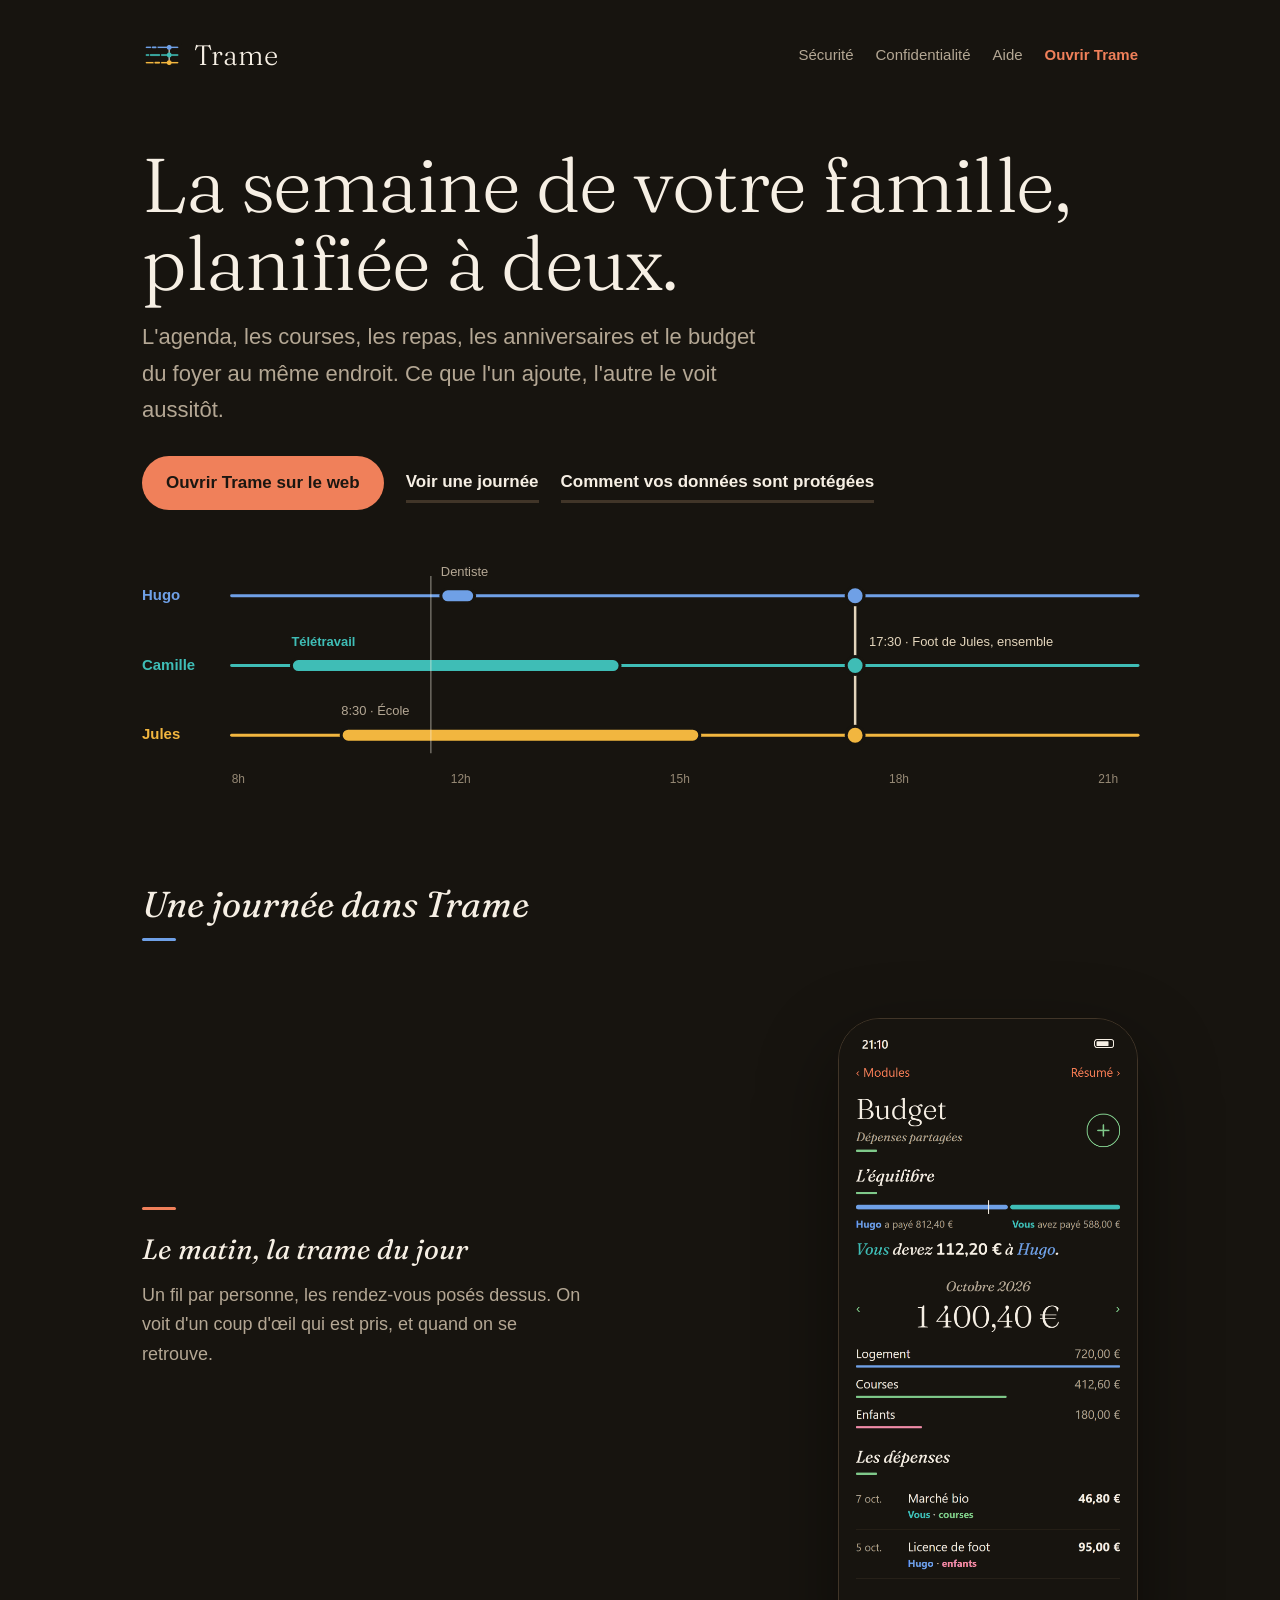
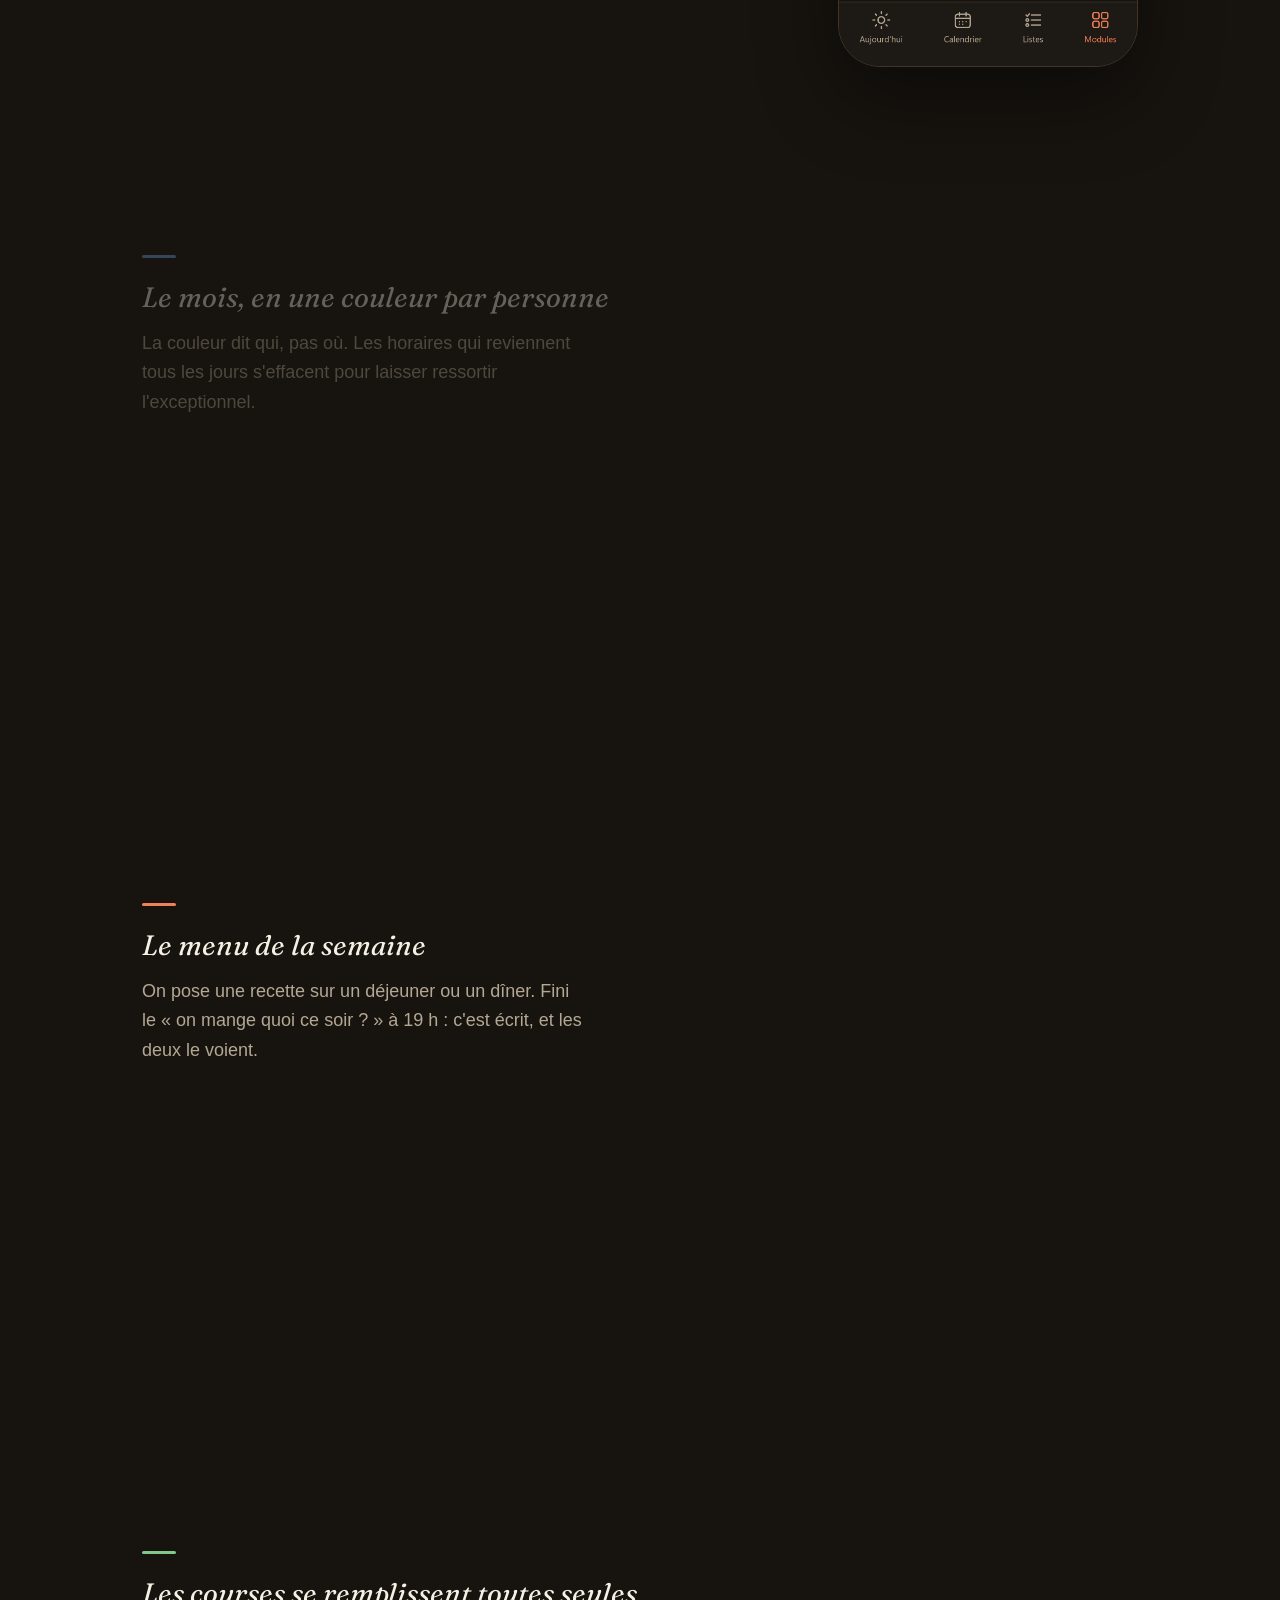
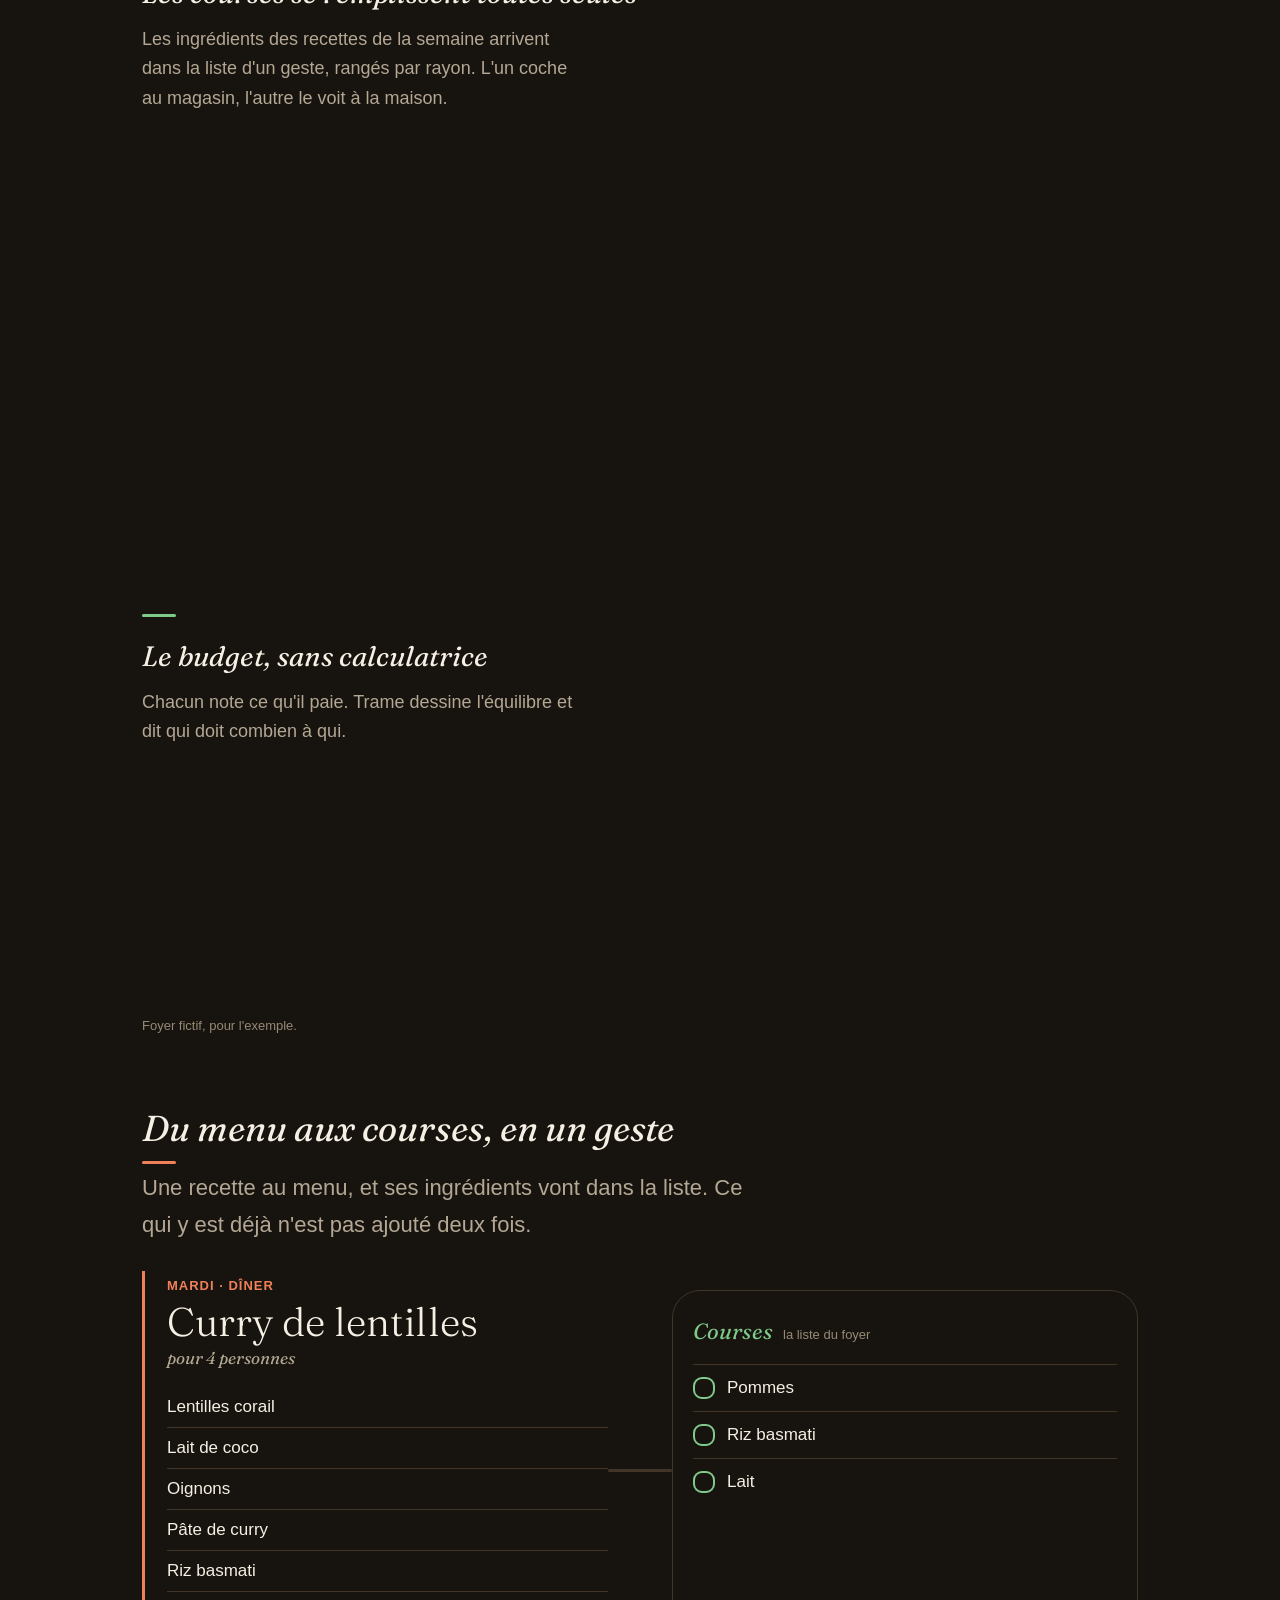
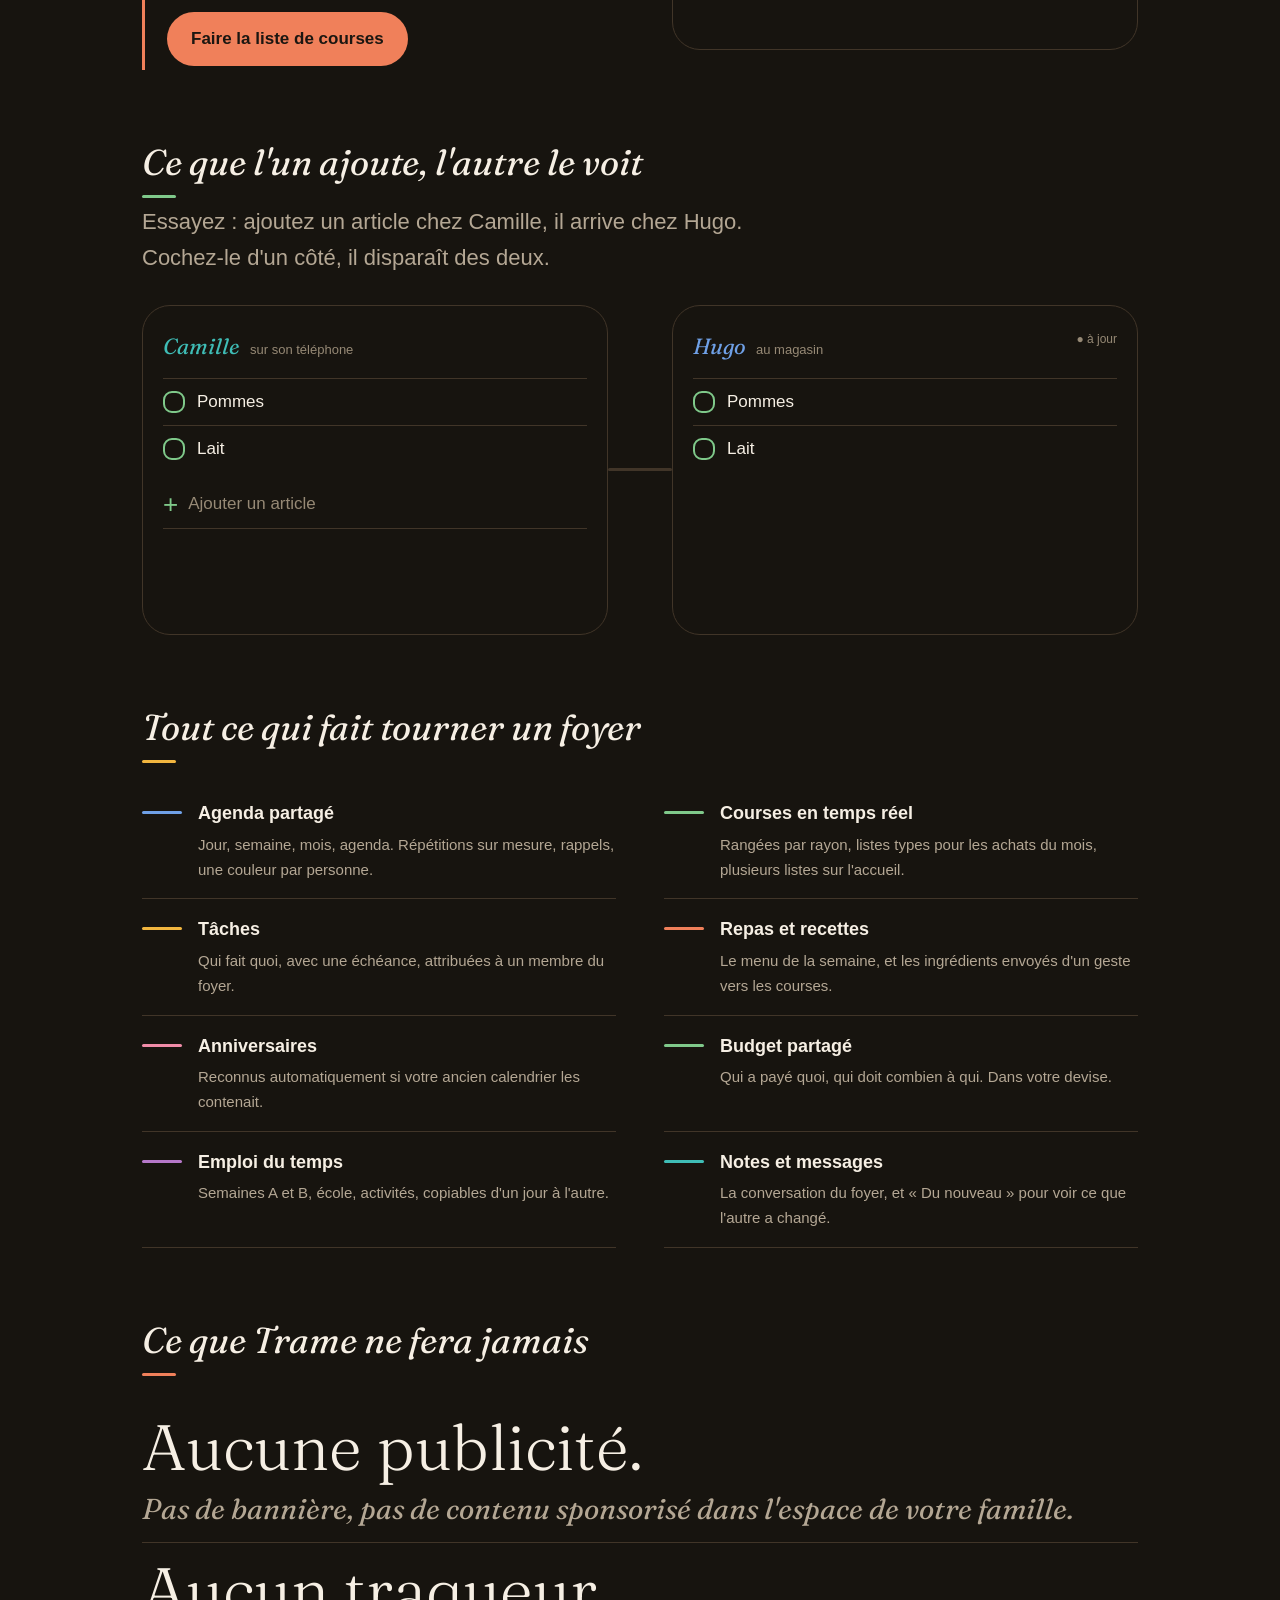
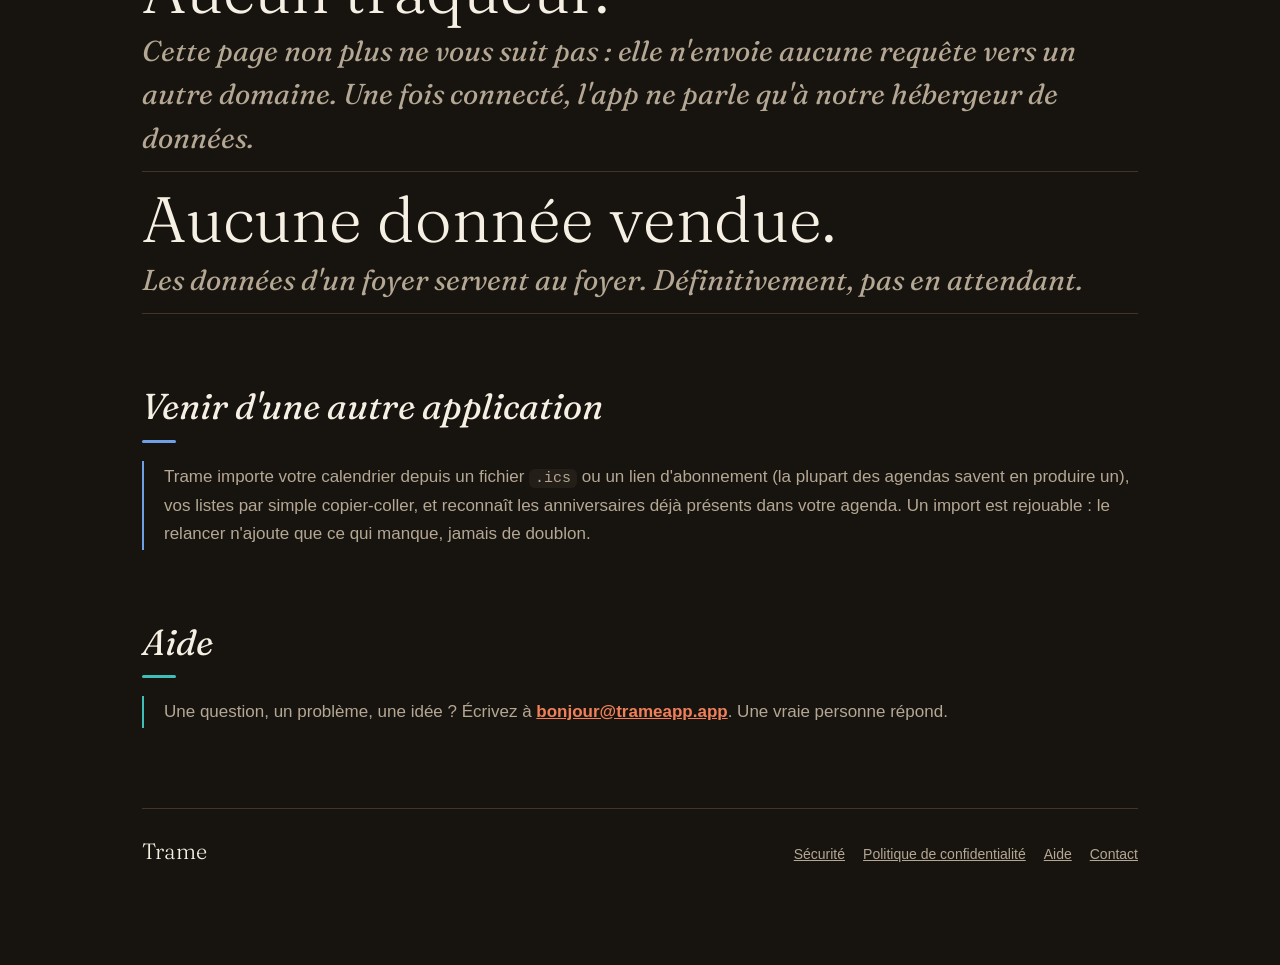
==== index.html @ 3cedf1dc "Mise Ã  jour du site" ====
<!doctype html>
<html lang="fr">
<head>
  <meta charset="utf-8">
  <meta name="viewport" content="width=device-width, initial-scale=1">
  <title>Trame — La semaine de votre famille</title>
  <meta name="description" content="Trame réunit l'agenda, les listes, les repas et le budget de votre foyer dans une seule application, en temps réel sur chaque téléphone. Sans publicité.">
  <meta name="theme-color" content="#17140F">
  <link rel="icon" href="icon.png">
  <link rel="apple-touch-icon" href="apple-touch-icon.png">
  <link rel="preload" href="polices/Fraunces_300Light.ttf" as="font" type="font/ttf" crossorigin>
  <link rel="stylesheet" href="style.css">
  <script src="site.js" defer></script>
</head>
<body>
  <main>
    <header class="entete">
      <img src="icon.png" alt="" width="40" height="40">
      <span class="marque">Trame</span>
      <nav>
        <a href="/securite">Sécurité</a>
        <a href="/confidentialite">Confidentialité</a>
        <a href="#aide">Aide</a>
        <a href="/app" class="nav-app">Ouvrir Trame</a>
      </nav>
    </header>

    <!-- --- Accueil : la promesse, puis une trame qui se tisse ------------- -->
    <section class="hero">
      <h1>La semaine de votre famille,<br>planifiée à deux.</h1>
      <p class="lead">
        L'agenda, les courses, les repas, les anniversaires et le budget du foyer au même
        endroit. Ce que l'un ajoute, l'autre le voit aussitôt.
      </p>
      <div class="boutons">
        <a class="bouton" href="/app">Ouvrir Trame sur le web</a>
        <a class="bouton secondaire" href="#visite">Voir une journée</a>
        <a class="bouton secondaire" href="/securite">Comment vos données sont protégées</a>
      </div>

      <!-- Un fil par personne, les rendez-vous en nœuds, un événement commun
           qui relie les fils : l'idée de l'app, dessinée. Foyer fictif. -->
      <svg class="trame-hero trame-bureau" viewBox="0 0 1000 250" role="img"
           aria-label="La trame d'une journée : un fil par membre du foyer, les rendez-vous posés dessus, un événement commun qui relie les fils.">
        <text class="nom" x="0" y="54" fill="#6FA0E6">Hugo</text>
        <text class="nom" x="0" y="124" fill="#3FBDB6">Camille</text>
        <text class="nom" x="0" y="194" fill="#F2B63F">Jules</text>
        <path class="fil" d="M90 50 H1000" stroke="#6FA0E6"/>
        <path class="fil" d="M90 120 H1000" stroke="#3FBDB6"/>
        <path class="fil" d="M90 190 H1000" stroke="#F2B63F"/>

        <text class="etiq" x="300" y="30" style="animation-delay:1.9s">Dentiste</text>
        <rect class="noeud" x="300" y="43" width="34" height="14" rx="7" fill="#6FA0E6" stroke="#17140F" stroke-width="3" style="animation-delay:1.5s"/>
        <text class="etiq" x="150" y="100" style="animation-delay:2.1s;fill:#3FBDB6;font-weight:700">Télétravail</text>
        <rect class="noeud" x="150" y="113" width="330" height="14" rx="7" fill="#3FBDB6" stroke="#17140F" stroke-width="3" style="animation-delay:1.7s"/>
        <text class="etiq" x="200" y="170" style="animation-delay:2.2s">8:30 · École</text>
        <rect class="noeud" x="200" y="183" width="360" height="14" rx="7" fill="#F2B63F" stroke="#17140F" stroke-width="3" style="animation-delay:1.8s"/>

        <!-- Le foot de Jules : les trois fils se rejoignent -->
        <path class="lien" d="M716 50 V190" stroke="#E3D5BC" style="animation-delay:2.4s"/>
        <circle class="noeud" cx="716" cy="50" r="9" fill="#6FA0E6" stroke="#17140F" stroke-width="3" style="animation-delay:2.3s"/>
        <circle class="noeud" cx="716" cy="120" r="9" fill="#3FBDB6" stroke="#17140F" stroke-width="3" style="animation-delay:2.35s"/>
        <circle class="noeud" cx="716" cy="190" r="9" fill="#F2B63F" stroke="#17140F" stroke-width="3" style="animation-delay:2.4s"/>
        <text class="etiq etiq-longue" x="730" y="100" style="animation-delay:2.7s;fill:#E3D5BC">17:30 · Foot de Jules, ensemble</text>

        <line class="maintenant" id="maintenant" x1="260" y1="30" x2="260" y2="208"/>
        <g class="heures">
          <text class="heure" x="90" y="238">8h</text><text class="heure" x="310" y="238">12h</text>
          <text class="heure" x="530" y="238">15h</text><text class="heure" x="750" y="238">18h</text><text class="heure" x="960" y="238">21h</text>
        </g>
      </svg>

      <!-- Version téléphone : le même dessin recomposé pour un écran étroit
           (prénoms au-dessus des fils, textes à taille lisible), au lieu de
           la version large réduite au tiers. -->
      <svg class="trame-hero trame-mobile" viewBox="0 0 360 300" role="img"
           aria-label="La trame d'une journée : un fil par membre du foyer, les rendez-vous posés dessus, un événement commun qui relie les fils.">
        <text class="nom" x="0" y="38" fill="#6FA0E6">Hugo</text>
        <text class="nom" x="0" y="123" fill="#3FBDB6">Camille</text>
        <text class="nom" x="0" y="208" fill="#F2B63F">Jules</text>
        <path class="fil" d="M0 55 H360" stroke="#6FA0E6"/>
        <path class="fil" d="M0 140 H360" stroke="#3FBDB6"/>
        <path class="fil" d="M0 225 H360" stroke="#F2B63F"/>
        <text class="etiq" x="92" y="38" style="animation-delay:1.9s">10:30 · Dentiste</text>
        <rect class="noeud" x="92" y="48" width="22" height="14" rx="7" fill="#6FA0E6" stroke="#17140F" stroke-width="3" style="animation-delay:1.5s"/>
        <text class="etiq" x="92" y="123" style="animation-delay:2.1s;fill:#3FBDB6;font-weight:700">Télétravail</text>
        <rect class="noeud" x="30" y="133" width="150" height="14" rx="7" fill="#3FBDB6" stroke="#17140F" stroke-width="3" style="animation-delay:1.7s"/>
        <text class="etiq" x="92" y="208" style="animation-delay:2.2s">8:30 · École</text>
        <rect class="noeud" x="40" y="218" width="160" height="14" rx="7" fill="#F2B63F" stroke="#17140F" stroke-width="3" style="animation-delay:1.8s"/>
        <path class="lien" d="M270 55 V225" stroke="#E3D5BC" style="animation-delay:2.4s"/>
        <circle class="noeud" cx="270" cy="55" r="8" fill="#6FA0E6" stroke="#17140F" stroke-width="3" style="animation-delay:2.3s"/>
        <circle class="noeud" cx="270" cy="140" r="8" fill="#3FBDB6" stroke="#17140F" stroke-width="3" style="animation-delay:2.35s"/>
        <circle class="noeud" cx="270" cy="225" r="8" fill="#F2B63F" stroke="#17140F" stroke-width="3" style="animation-delay:2.4s"/>
        <text class="etiq" x="360" y="275" text-anchor="end" style="animation-delay:2.7s;fill:#E3D5BC">17:30 · Foot de Jules, ensemble</text>
        <line class="maintenant" id="maintenant-m" x1="70" y1="20" x2="70" y2="240"/>
      </svg>
    </section>

    <!-- --- Une journée, écran par écran ------------------------------------ -->
    <h2 id="visite" style="--fil: var(--ardoise)">Une journée dans Trame</h2>
    <div class="jauge" aria-hidden="true"><i></i><i></i><i></i><i></i><i></i></div>
    <div class="visite">
      <div class="etapes">
        <div class="etape" data-ecran="0">
          <div class="fil-etape" style="background: var(--terracotta)"></div>
          <h3>Le matin, la trame du jour</h3>
          <p>Un fil par personne, les rendez-vous posés dessus. On voit d'un coup d'œil qui est pris, et quand on se retrouve.</p>
          <img class="ecran-mobile" src="captures/ecran-aujourdhui.png" alt="Écran Aujourd'hui de Trame" loading="lazy">
        </div>
        <div class="etape" data-ecran="1">
          <div class="fil-etape" style="background: var(--ardoise)"></div>
          <h3>Le mois, en une couleur par personne</h3>
          <p>La couleur dit qui, pas où. Les horaires qui reviennent tous les jours s'effacent pour laisser ressortir l'exceptionnel.</p>
          <img class="ecran-mobile" src="captures/ecran-calendrier.png" alt="Calendrier du mois dans Trame" loading="lazy">
        </div>
        <div class="etape" data-ecran="2">
          <div class="fil-etape" style="background: var(--terracotta)"></div>
          <h3>Le menu de la semaine</h3>
          <p>On pose une recette sur un déjeuner ou un dîner. Fini le « on mange quoi ce soir ? » à 19 h : c'est écrit, et les deux le voient.</p>
          <img class="ecran-mobile" src="captures/ecran-repas.png" alt="Menu de la semaine dans Trame" loading="lazy">
        </div>
        <div class="etape" data-ecran="3">
          <div class="fil-etape" style="background: var(--sauge)"></div>
          <h3>Les courses se remplissent toutes seules</h3>
          <p>Les ingrédients des recettes de la semaine arrivent dans la liste d'un geste, rangés par rayon. L'un coche au magasin, l'autre le voit à la maison.</p>
          <img class="ecran-mobile" src="captures/ecran-courses.png" alt="Liste de courses dans Trame" loading="lazy">
        </div>
        <div class="etape" data-ecran="4">
          <div class="fil-etape" style="background: var(--sauge)"></div>
          <h3>Le budget, sans calculatrice</h3>
          <p>Chacun note ce qu'il paie. Trame dessine l'équilibre et dit qui doit combien à qui.</p>
          <img class="ecran-mobile" src="captures/ecran-budget.png" alt="Budget partagé dans Trame" loading="lazy">
        </div>
      </div>
      <div class="telephone" aria-hidden="true">
        <div class="cadre">
          <img class="montre" src="captures/ecran-aujourdhui.png" alt="">
          <img src="captures/ecran-calendrier.png" alt="">
          <img src="captures/ecran-repas.png" alt="">
          <img src="captures/ecran-courses.png" alt="">
          <img src="captures/ecran-budget.png" alt="">
        </div>
      </div>
    </div>
    <p class="note-captures">Foyer fictif, pour l'exemple.</p>

    <!-- --- Du menu aux courses ----------------------------------------------- -->
    <h2 style="--fil: var(--terracotta)">Du menu aux courses, en un geste</h2>
    <p class="lead revele">Une recette au menu, et ses ingrédients vont dans la liste. Ce qui y est déjà n'est pas ajouté deux fois.</p>
    <div class="menu-courses revele">
      <div class="recette">
        <div class="recette-quand">Mardi · dîner</div>
        <div class="recette-titre">Curry de lentilles</div>
        <div class="recette-pour">pour 4 personnes</div>
        <ul id="ingredients">
          <li>Lentilles corail</li><li>Lait de coco</li><li>Oignons</li><li>Pâte de curry</li><li>Riz basmati</li>
        </ul>
        <button type="button" class="bouton" id="envoyer-courses">Faire la liste de courses</button>
      </div>
      <div class="lien-demo" aria-hidden="true"><i id="perle-courses"></i></div>
      <div class="tel">
        <div class="qui" style="color: var(--sauge)">Courses <small>la liste du foyer</small></div>
        <ul id="liste-courses"><li>Pommes</li><li>Riz basmati</li><li>Lait</li></ul>
        <p class="bilan" id="bilan-courses" aria-live="polite"></p>
      </div>
    </div>

    <!-- --- Le temps réel, à essayer ----------------------------------------- -->
    <h2 style="--fil: var(--sauge)">Ce que l'un ajoute, l'autre le voit</h2>
    <p class="lead revele">Essayez : ajoutez un article chez Camille, il arrive chez Hugo. Cochez-le d'un côté, il disparaît des deux.</p>
    <div class="demo revele">
      <div class="tel">
        <div class="qui" style="color: var(--canard)">Camille <small>sur son téléphone</small></div>
        <ul id="demo-camille"><li>Pommes</li><li>Lait</li></ul>
        <form id="demo-form" autocomplete="off">
          <span aria-hidden="true">+</span>
          <input id="demo-saisie" maxlength="40" placeholder="Ajouter un article" aria-label="Ajouter un article chez Camille">
        </form>
      </div>
      <div class="lien-demo" aria-hidden="true"><i id="demo-lien"></i></div>
      <div class="tel">
        <div class="qui" style="color: var(--ardoise)">Hugo <small>au magasin</small></div>
        <span class="signal" id="demo-signal">● à jour</span>
        <ul id="demo-hugo"><li>Pommes</li><li>Lait</li></ul>
      </div>
    </div>

    <!-- --- Sommaire ---------------------------------------------------------- -->
    <h2 id="modules" style="--fil: var(--ocre)">Tout ce qui fait tourner un foyer</h2>
    <div class="sommaire">
      <div class="ligne"><div class="brin" style="background: var(--ardoise)"></div><div><h3>Agenda partagé</h3><p>Jour, semaine, mois, agenda. Répétitions sur mesure, rappels, une couleur par personne.</p></div></div>
      <div class="ligne"><div class="brin" style="background: var(--sauge)"></div><div><h3>Courses en temps réel</h3><p>Rangées par rayon, listes types pour les achats du mois, plusieurs listes sur l'accueil.</p></div></div>
      <div class="ligne"><div class="brin" style="background: var(--ocre)"></div><div><h3>Tâches</h3><p>Qui fait quoi, avec une échéance, attribuées à un membre du foyer.</p></div></div>
      <div class="ligne"><div class="brin" style="background: var(--terracotta)"></div><div><h3>Repas et recettes</h3><p>Le menu de la semaine, et les ingrédients envoyés d'un geste vers les courses.</p></div></div>
      <div class="ligne"><div class="brin" style="background: var(--rose)"></div><div><h3>Anniversaires</h3><p>Reconnus automatiquement si votre ancien calendrier les contenait.</p></div></div>
      <div class="ligne"><div class="brin" style="background: var(--sauge)"></div><div><h3>Budget partagé</h3><p>Qui a payé quoi, qui doit combien à qui. Dans votre devise.</p></div></div>
      <div class="ligne"><div class="brin" style="background: var(--prune)"></div><div><h3>Emploi du temps</h3><p>Semaines A et B, école, activités, copiables d'un jour à l'autre.</p></div></div>
      <div class="ligne"><div class="brin" style="background: var(--canard)"></div><div><h3>Notes et messages</h3><p>La conversation du foyer, et « Du nouveau » pour voir ce que l'autre a changé.</p></div></div>
    </div>

    <!-- --- Ce que Trame ne fait pas ------------------------------------------ -->
    <h2 style="--fil: var(--terracotta)">Ce que Trame ne fera jamais</h2>
    <div class="promesses">
      <div class="promesse revele">Aucune publicité.<em>Pas de bannière, pas de contenu sponsorisé dans l'espace de votre famille.</em></div>
      <div class="promesse revele">Aucun traqueur.<em>Cette page non plus ne vous suit pas : elle n'envoie aucune requête vers un autre domaine. Une fois connecté, l'app ne parle qu'à notre hébergeur de données.</em></div>
      <div class="promesse revele">Aucune donnée vendue.<em>Les données d'un foyer servent au foyer. Définitivement, pas en attendant.</em></div>
    </div>

    <!-- --- Venir d'ailleurs ------------------------------------------------- -->
    <h2 style="--fil: var(--ardoise)">Venir d'une autre application</h2>
    <section class="bloc revele" style="--fil: var(--ardoise)">
      <p>
        Trame importe votre calendrier depuis un fichier <code>.ics</code> ou un lien d'abonnement
        (la plupart des agendas savent en produire un), vos listes par simple copier-coller, et reconnaît les
        anniversaires déjà présents dans votre agenda. Un import est rejouable : le relancer
        n'ajoute que ce qui manque, jamais de doublon.
      </p>
    </section>

    <h2 id="aide" style="--fil: var(--canard)">Aide</h2>
    <section class="bloc revele" style="--fil: var(--canard)">
      <p>
        Une question, un problème, une idée ? Écrivez à
        <strong><a href="mailto:bonjour@trameapp.app">bonjour@trameapp.app</a></strong>. Une vraie personne répond.
      </p>
    </section>

    <footer>
      <span class="marque">Trame</span>
      <a href="/securite">Sécurité</a>
      <a href="/confidentialite">Politique de confidentialité</a>
      <a href="#aide">Aide</a>
      <a href="mailto:bonjour@trameapp.app">Contact</a>
    </footer>
  </main>
</body>
</html>
---- style.css ----
/*
 * Site de Trame — direction « Trame + Carnet », comme l'app (voir DESIGN.md).
 *
 * PROMESSE ÉCRITE SUR LE SITE : la VITRINE n'envoie aucune requête vers un
 * autre domaine. (L'app web, sous /app, parle à Supabase une fois connecté :
 * c'est dit en clair sur la page d'accueil et la page Sécurité.) La police Fraunces est donc hébergée ici (dossier polices/), et le
 * seul script (site.js) est le nôtre, sans bibliothèque ni mesure d'audience.
 * Toute animation respecte « réduire les animations ».
 */
@font-face {
  font-family: 'Fraunces';
  src: url('polices/Fraunces_300Light.ttf') format('truetype');
  font-weight: 300;
  font-style: normal;
  font-display: swap;
}
@font-face {
  font-family: 'Fraunces';
  src: url('polices/Fraunces_400Regular_Italic.ttf') format('truetype');
  font-weight: 400;
  font-style: italic;
  font-display: swap;
}

:root {
  --bg: #17140F;
  --surface: #241E18;
  --border: #413528;
  --text: #F6EFE4;
  --muted: #B4A794;
  --faint: #968975;
  --ink: #1B1611;

  --terracotta: #F0805A;
  --ocre: #F2B63F;
  --sauge: #7FC98A;
  --canard: #3FBDB6;
  --ardoise: #6FA0E6;
  --prune: #B678C9;
  --rose: #F08CA8;
  --lin: #E3D5BC;

  --accent: var(--terracotta);
  --serif: 'Fraunces', Georgia, 'Times New Roman', serif;
}

* { box-sizing: border-box; }
html { scroll-behavior: smooth; }
body {
  margin: 0;
  background: var(--bg);
  color: var(--text);
  font: 17px/1.65 -apple-system, BlinkMacSystemFont, "Segoe UI", Roboto, sans-serif;
  -webkit-font-smoothing: antialiased;
  overflow-x: hidden;
}

main { max-width: 1040px; margin: 0 auto; padding: 32px 22px 96px; }
main.etroit { max-width: 700px; }

h1 {
  font-family: var(--serif);
  font-weight: 300;
  font-size: clamp(40px, 8vw, 76px);
  line-height: 1.02;
  letter-spacing: -1.5px;
  margin: 8px 0 18px;
}
h2 {
  font-family: var(--serif);
  font-style: italic;
  font-weight: 400;
  font-size: clamp(26px, 4.5vw, 36px);
  line-height: 1.15;
  margin: 72px 0 6px;
}
/* Le bout de fil sous chaque intertitre, comme dans l'app. */
h2::after {
  content: '';
  display: block;
  width: 34px;
  height: 3px;
  border-radius: 2px;
  margin-top: 12px;
  background: var(--fil, var(--accent));
}
h3 { font-size: 18px; margin: 0 0 4px; }

a { color: var(--accent); }
.muted { color: var(--muted); font-size: 14px; }
.lead { color: var(--muted); font-size: clamp(18px, 2.6vw, 22px); max-width: 620px; margin: 0 0 28px; }

/* --- En-tête ------------------------------------------------------------- */
.entete { display: flex; align-items: center; gap: 12px; margin-bottom: 20px; }
.entete img { border-radius: 14px; display: block; width: 40px; height: 40px; }
.marque { font-family: var(--serif); font-weight: 300; font-size: 28px; }
.entete nav { margin-left: auto; display: flex; gap: 22px; font-size: 15px; }
.entete nav a { color: var(--muted); text-decoration: none; }
.entete nav a:hover { color: var(--text); }
/* L'accès à l'app : le seul lien coloré du menu. */
.entete nav a.nav-app { color: var(--accent); font-weight: 700; white-space: nowrap; }

/* --- Accueil ------------------------------------------------------------- */
.hero { position: relative; padding: 40px 0 8px; }
.boutons { display: flex; flex-wrap: wrap; gap: 22px; align-items: center; }
.bouton {
  display: inline-block;
  background: var(--accent);
  color: var(--ink);
  font-weight: 700;
  text-decoration: none;
  border-radius: 999px;
  padding: 13px 24px;
  transition: transform .2s ease;
}
.bouton:hover { transform: translateY(-2px); }
/* Lien secondaire : un mot souligné d'un fil, comme les choix de l'app. */
.bouton.secondaire {
  background: none; color: var(--text); border-radius: 0; padding: 4px 0;
  border-bottom: 3px solid var(--border); transition: border-color .2s;
}
.bouton.secondaire:hover { border-color: var(--accent); transform: none; }

/* La trame animée de l'en-tête */
.trame-hero { width: 100%; height: auto; margin: 36px 0 0; overflow: visible; }
.trame-hero .fil { fill: none; stroke-width: 3; stroke-linecap: round; stroke-dasharray: 1200; stroke-dashoffset: 1200; animation: tisser 2.2s cubic-bezier(.6,0,.2,1) forwards; }
.trame-hero .fil:nth-of-type(2) { animation-delay: .25s; }
.trame-hero .fil:nth-of-type(3) { animation-delay: .5s; }
.trame-hero .noeud { opacity: 0; transform-box: fill-box; transform-origin: center; animation: nouer .5s ease-out forwards; }
.trame-hero .lien { stroke-width: 2.5; stroke-dasharray: 400; stroke-dashoffset: 400; animation: tisser .6s ease-out forwards; }
.trame-hero .nom { font: 700 15px -apple-system, "Segoe UI", sans-serif; }
.trame-hero .etiq { font: 13px -apple-system, "Segoe UI", sans-serif; fill: var(--muted); opacity: 0; animation: apparaitre .6s ease-out forwards; }
.trame-hero .maintenant { stroke: var(--text); stroke-opacity: .4; stroke-width: 1.5; }
.trame-hero .heure { font: 12px -apple-system, "Segoe UI", sans-serif; fill: var(--faint); }
@keyframes tisser { to { stroke-dashoffset: 0; } }
@keyframes nouer { from { opacity: 0; transform: scale(.2); } to { opacity: 1; transform: scale(1); } }
@keyframes apparaitre { to { opacity: 1; } }

/* --- Apparition au défilement (ajoutée par site.js) ----------------------- */
.revele { opacity: 0; transform: translateY(24px); transition: opacity .8s ease, transform .8s ease; }
.revele.vu { opacity: 1; transform: none; }

/* --- Une journée, écran par écran (défilement guidé) --------------------- */
.visite { display: grid; grid-template-columns: 1fr 300px; gap: 56px; margin-top: 24px; }
.etapes { display: flex; flex-direction: column; }
.etape { min-height: 72vh; display: flex; flex-direction: column; justify-content: center; opacity: .35; transition: opacity .5s; }
.etape.active { opacity: 1; }
.etape h3 { font-family: var(--serif); font-style: italic; font-weight: 400; font-size: 28px; margin-bottom: 8px; }
.etape p { color: var(--muted); font-size: 18px; max-width: 440px; margin: 0; }
.etape .fil-etape { width: 34px; height: 3px; border-radius: 2px; margin: 0 0 16px; }
.telephone { position: sticky; top: 8vh; height: 84vh; display: flex; align-items: center; }
.telephone .cadre { position: relative; width: 300px; aspect-ratio: 1170 / 2532; border-radius: 42px; border: 1px solid var(--border);
  overflow: hidden; box-shadow: 0 30px 80px rgba(0,0,0,.45); background: var(--bg); }
.telephone img { position: absolute; inset: 0; width: 100%; height: 100%; opacity: 0; transition: opacity .6s ease, transform .6s ease; transform: scale(1.02); }
.telephone img.montre { opacity: 1; transform: none; }
.note-captures { color: var(--faint); font-size: 13px; margin-top: 10px; }
.etape .ecran-mobile { display: none; }

/* --- Démonstration du temps réel ----------------------------------------- */
.demo { display: grid; grid-template-columns: 1fr 64px 1fr; align-items: center; margin-top: 28px; }
/* Le fil entre les deux téléphones : une perle le parcourt à chaque envoi. */
.lien-demo { position: relative; height: 3px; background: var(--border); border-radius: 2px; }
.lien-demo i { position: absolute; top: -4px; left: 0; width: 11px; height: 11px; border-radius: 6px; background: var(--sauge); opacity: 0; }
.lien-demo i.passe { animation: parcourt .65s ease-in-out; }
@keyframes parcourt { 0% { left: 0; opacity: 1; } 100% { left: calc(100% - 11px); opacity: 1; } }
.jauge { display: none; }

/* Quantité : « Citrons ×2 » plutôt qu'une seconde ligne. */
.fois { margin-left: auto; font-size: 13px; font-weight: 800; color: var(--ink); background: var(--sauge); border-radius: 999px; padding: 1px 8px; }
li.plus .fois { animation: gonfle .5s ease-out; }
@keyframes gonfle { 40% { transform: scale(1.35); } }

/* --- Du menu aux courses ------------------------------------------------- */
.menu-courses { display: grid; grid-template-columns: 1fr 64px 1fr; align-items: center; margin-top: 28px; }
.recette { border-left: 3px solid var(--terracotta); padding: 4px 0 4px 22px; }
.recette-quand { font-size: 13px; font-weight: 700; letter-spacing: 1px; text-transform: uppercase; color: var(--terracotta); }
.recette-titre { font-family: var(--serif); font-weight: 300; font-size: clamp(30px, 4vw, 40px); line-height: 1.1; margin-top: 4px; }
.recette-pour { font-family: var(--serif); font-style: italic; color: var(--muted); }
.recette ul { list-style: none; padding: 0; margin: 14px 0 20px; }
.recette li { padding: 6px 0; border-bottom: 1px solid var(--border); transition: opacity .4s, color .4s; }
.recette li.envoye { color: var(--faint); }
.recette li.envoye::after { content: ' ✓'; color: var(--sauge); }
.recette .bouton { border: 0; font: inherit; font-weight: 700; cursor: pointer; }
.recette .bouton:disabled { opacity: .5; cursor: default; transform: none; }
.menu-courses .tel { border: 1px solid var(--border); border-radius: 28px; padding: 22px 20px 16px; min-height: 360px; }
.menu-courses .qui { font-family: var(--serif); font-style: italic; font-size: 22px; }
.menu-courses .qui small { font-family: -apple-system, "Segoe UI", sans-serif; font-style: normal; font-size: 13px; color: var(--faint); margin-left: 6px; }
.menu-courses .tel ul { list-style: none; padding: 0; margin: 14px 0 0; }
.menu-courses .tel li { display: flex; align-items: center; gap: 12px; padding: 9px 0; border-top: 1px solid var(--border); }
.menu-courses .tel li::before { content: ''; width: 18px; height: 18px; border-radius: 9px; border: 2px solid var(--sauge); flex: none; }
.menu-courses .tel li.neuf { animation: arrive 1.4s ease-out; }
.menu-courses .tel li.deja { animation: deja 1.2s ease-out; }
@keyframes deja { 30% { background: rgba(242,182,63,.22); } 100% { background: transparent; } }
.bilan { font-family: var(--serif); font-style: italic; color: var(--muted); margin: 12px 0 0; min-height: 1.6em; }
.trame-mobile { display: none; }
.demo .tel { border: 1px solid var(--border); border-radius: 28px; padding: 22px 20px 16px; min-height: 330px; position: relative; }
.demo .qui { font-family: var(--serif); font-style: italic; font-size: 22px; }
.demo .qui small { font-family: -apple-system, "Segoe UI", sans-serif; font-style: normal; font-size: 13px; color: var(--faint); margin-left: 6px; }
.demo ul { list-style: none; padding: 0; margin: 14px 0 0; }
.demo li { display: flex; align-items: center; gap: 12px; padding: 9px 0; border-top: 1px solid var(--border); }
.demo li::before { content: ''; width: 18px; height: 18px; border-radius: 9px; border: 2px solid var(--sauge); flex: none; }
.demo li { cursor: pointer; user-select: none; transition: opacity .35s, transform .35s; }
.demo li:focus-visible { outline: 2px solid var(--sauge); outline-offset: 2px; }
/* Coché : le rond se remplit, le mot se barre, puis la ligne s'efface. */
.demo li.coche::before { background: var(--sauge); }
.demo li.coche { color: var(--muted); text-decoration: line-through; }
.demo li.part { opacity: 0; transform: translateX(16px); }
.demo li.neuf { animation: arrive 1.4s ease-out; }
@keyframes arrive { 0% { opacity: 0; transform: translateX(-12px); background: rgba(127,201,138,.25); } 30% { opacity: 1; transform: none; } 100% { background: transparent; } }
.demo form { display: flex; gap: 10px; align-items: center; border-bottom: 1px solid var(--border); margin-top: 8px; }
.demo form span { color: var(--sauge); font-size: 26px; font-weight: 300; }
.demo input { flex: 1; background: none; border: 0; color: var(--text); font: inherit; padding: 10px 0; outline: none; }
.demo input::placeholder { color: var(--faint); }
.demo .signal { position: absolute; top: 24px; right: 20px; font-size: 12px; color: var(--faint); transition: color .3s; }
.demo .signal.actif { color: var(--sauge); }

/* --- Sommaire des modules ------------------------------------------------ */
.sommaire { margin-top: 20px; display: grid; grid-template-columns: 1fr 1fr; column-gap: 48px; }
.sommaire .ligne { display: grid; grid-template-columns: 40px 1fr; gap: 16px; padding: 16px 0; border-bottom: 1px solid var(--border); align-items: start; }
.sommaire .brin { height: 3px; border-radius: 2px; margin-top: 12px; width: 0; transition: width .9s cubic-bezier(.6,0,.2,1); }
.sommaire .ligne.vu .brin { width: 40px; }
.sommaire p { margin: 0; color: var(--muted); font-size: 15px; }
.sommaire h3 { font-size: 18px; }

/* --- Promesses ----------------------------------------------------------- */
.promesses { margin-top: 24px; }
.promesse { font-family: var(--serif); font-weight: 300; font-size: clamp(34px, 6.5vw, 64px); line-height: 1.1; padding: 12px 0; border-bottom: 1px solid var(--border); }
.promesse em { font-style: italic; font-weight: 400; color: var(--muted); font-size: .45em; display: block; line-height: 1.5; margin-top: 4px; }

/* --- Sections de texte (aussi Sécurité et Confidentialité) --------------- */
section.bloc { border-left: 2px solid var(--fil, var(--border)); padding: 2px 0 2px 20px; margin: 18px 0; }
section.bloc > :first-child { margin-top: 0; }
section.bloc > :last-child { margin-bottom: 0; }
section.bloc p, section.bloc ul { color: var(--muted); }
section.bloc li + li { margin-top: 6px; }

.grille { display: grid; grid-template-columns: repeat(auto-fit, minmax(230px, 1fr)); column-gap: 36px; }
.carte { padding: 16px 0; border-bottom: 1px solid var(--border); }
.carte p { margin: 0; color: var(--muted); font-size: 15px; }

.etiquette { display: inline-block; font-size: 13px; font-weight: 700; color: var(--ink); border-radius: 999px; padding: 3px 10px; margin-bottom: 10px; }
code { background: var(--surface); border-radius: 6px; padding: 1px 6px; font-size: 15px; }

footer {
  margin-top: 80px; padding-top: 24px; border-top: 1px solid var(--border);
  color: var(--muted); font-size: 14px; display: flex; flex-wrap: wrap; gap: 18px; align-items: baseline;
}
footer .marque { font-size: 22px; margin-right: auto; color: var(--text); }
footer a { color: var(--muted); }

/* --- Téléphone ----------------------------------------------------------- */
@media (max-width: 820px) {
  /* La visite devient un carrousel qu'on fait glisser, écran en tête ; une
     jauge de fils suit la progression, comme le téléphone fixe sur PC. */
  .visite { display: block; margin: 0 -22px; }
  .telephone { display: none; }
  .etapes {
    flex-direction: row; overflow-x: auto; scroll-snap-type: x mandatory; gap: 16px;
    padding: 8px 22px 12px; scrollbar-width: none;
  }
  .etapes::-webkit-scrollbar { display: none; }
  .etape {
    flex: 0 0 78vw; min-height: 0; scroll-snap-align: center; justify-content: flex-start;
    opacity: .45; transform: scale(.94); transition: opacity .4s, transform .4s;
  }
  .etape.active { opacity: 1; transform: none; }
  .etape .ecran-mobile {
    display: block; order: -1; width: 100%; border-radius: 34px; border: 1px solid var(--border);
    margin-bottom: 20px; box-shadow: 0 20px 50px rgba(0,0,0,.45);
  }
  .etape h3 { font-size: 24px; }
  .etape p { font-size: 16px; }
  .jauge { display: flex; gap: 8px; margin: 18px 0 4px; }
  .jauge i { flex: 1; height: 3px; border-radius: 2px; background: var(--border); transition: background .4s; }
  .jauge i.faite { background: var(--ardoise); }
  .sommaire { grid-template-columns: 1fr; }
  /* Démo empilée : le fil devient vertical entre Camille et Hugo. */
  .demo, .menu-courses { grid-template-columns: 1fr; }
  .menu-courses .tel { min-height: 0; }
  .demo .tel { min-height: 0; }
  .lien-demo { width: 3px; height: 44px; margin: 0 auto; }
  .lien-demo i { top: 0; left: -4px; }
  @keyframes parcourt { 0% { top: 0; opacity: 1; } 100% { top: calc(100% - 11px); opacity: 1; } }
}
@media (max-width: 600px) {
  .trame-bureau { display: none; }
  .trame-mobile { display: block; margin-top: 28px; }
  .trame-hero .nom { font-size: 15px; }
  .trame-hero .etiq { font-size: 13px; }
}
/* Téléphone : logo et menu restent sur une ligne, comme une barre d'app. */
@media (max-width: 520px) {
  .entete { gap: 10px; }
  .entete img { width: 32px; height: 32px; border-radius: 10px; }
  .marque { font-size: 24px; }
  .entete nav { gap: 12px; font-size: 13.5px; }
  /* Quatre liens ne tiennent pas sur un téléphone : seul « Ouvrir Trame »
     reste en haut, en bouton. Les autres sont en bas de page. */
  .entete nav a:not(.nav-app) { display: none; }
  .entete nav a.nav-app {
    border: 1.5px solid var(--accent); border-radius: 999px; padding: 6px 14px;
    font-size: 14px; white-space: nowrap;
  }
}

/* Respect du réglage « réduire les animations » : tout est visible d'emblée. */
@media (prefers-reduced-motion: reduce) {
  *, *::before, *::after { animation: none !important; transition: none !important; }
  .trame-hero .fil, .trame-hero .lien { stroke-dashoffset: 0; }
  .trame-hero .noeud, .trame-hero .etiq, .revele { opacity: 1; transform: none; }
  .sommaire .brin { width: 40px; }
  html { scroll-behavior: auto; }
}
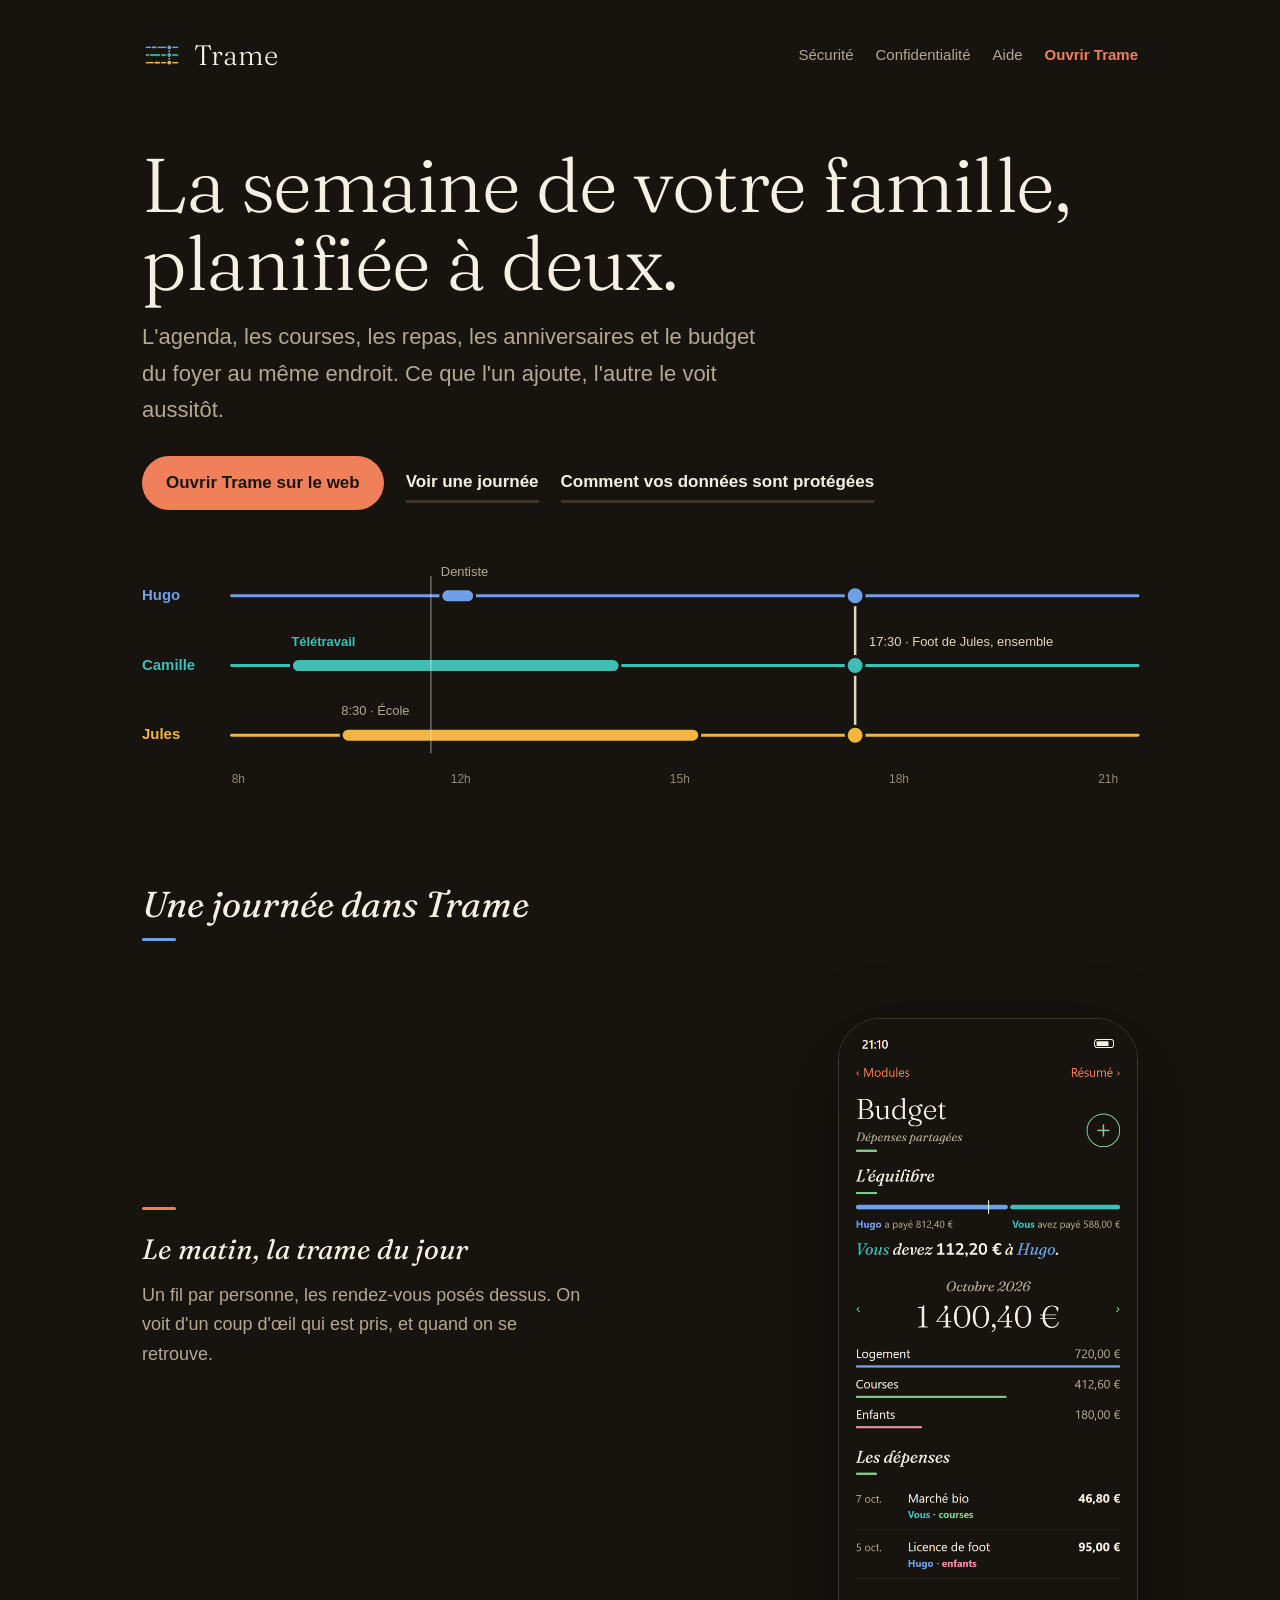
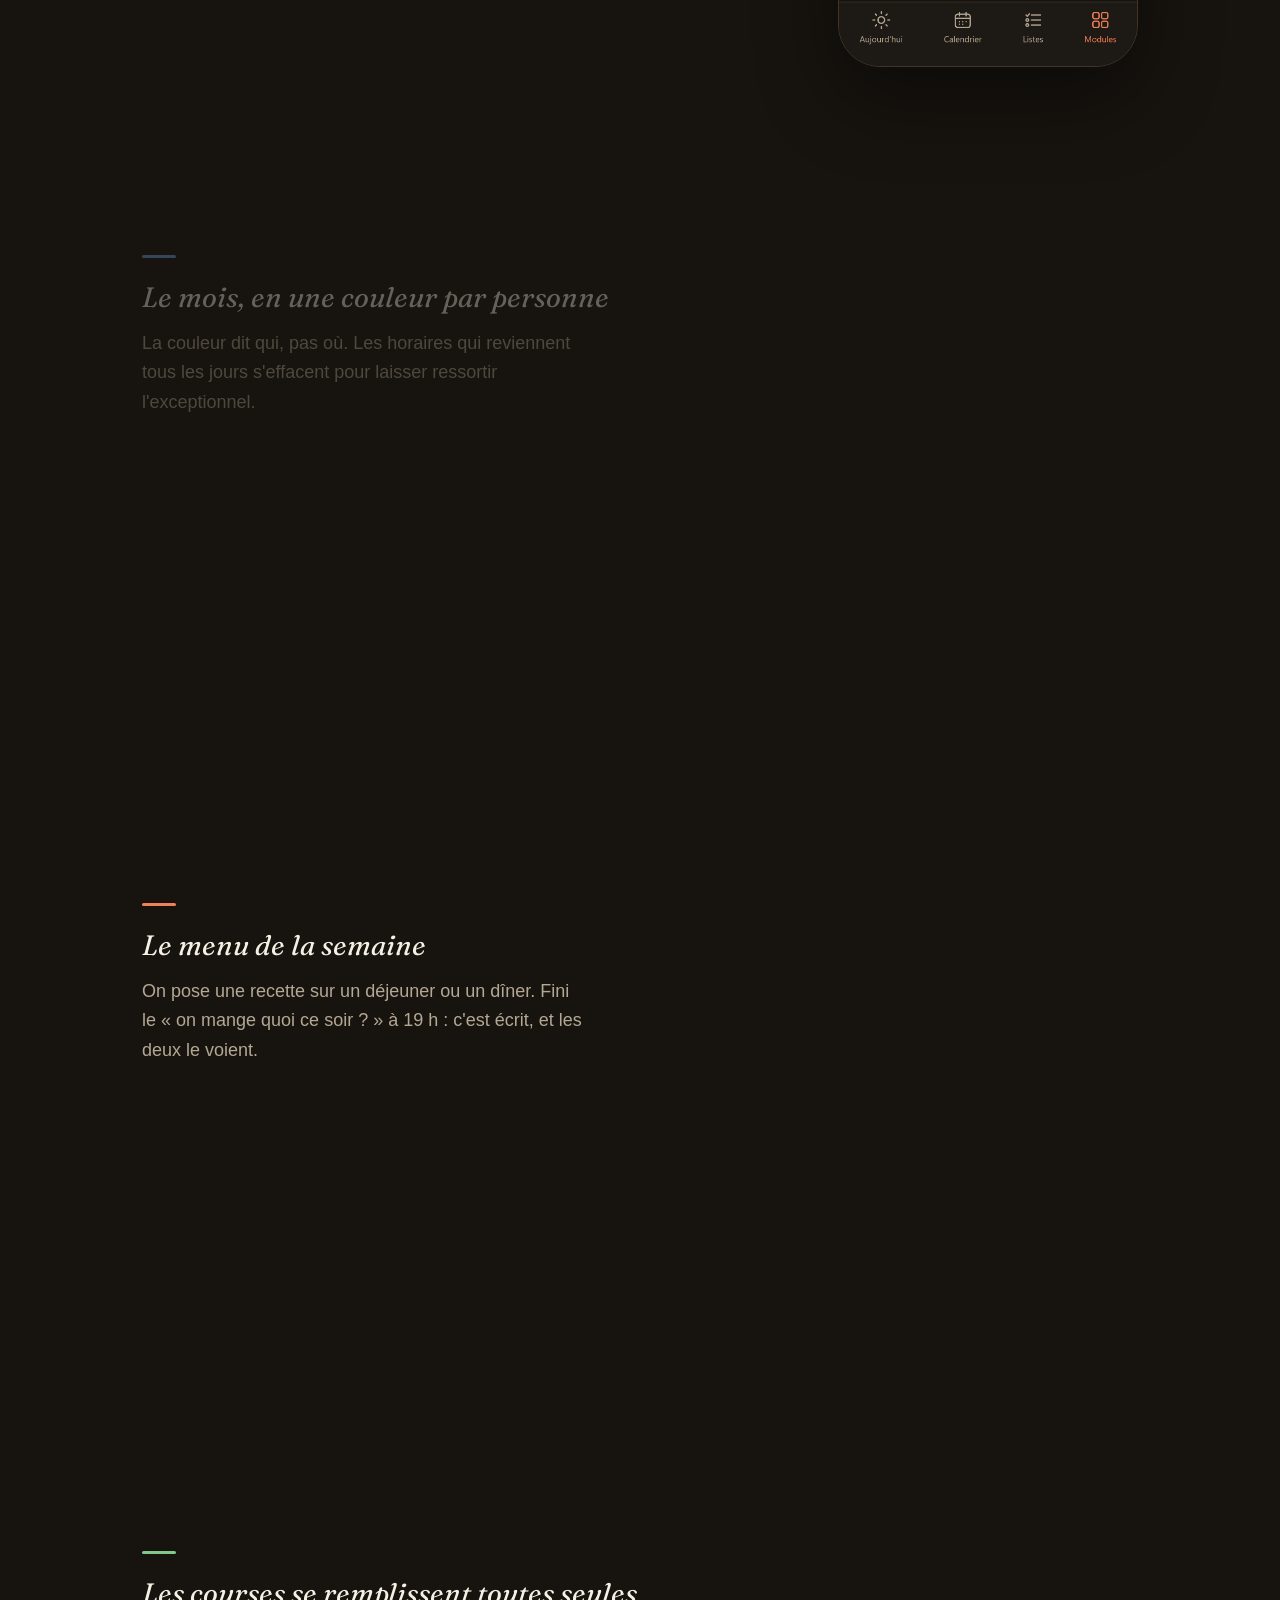
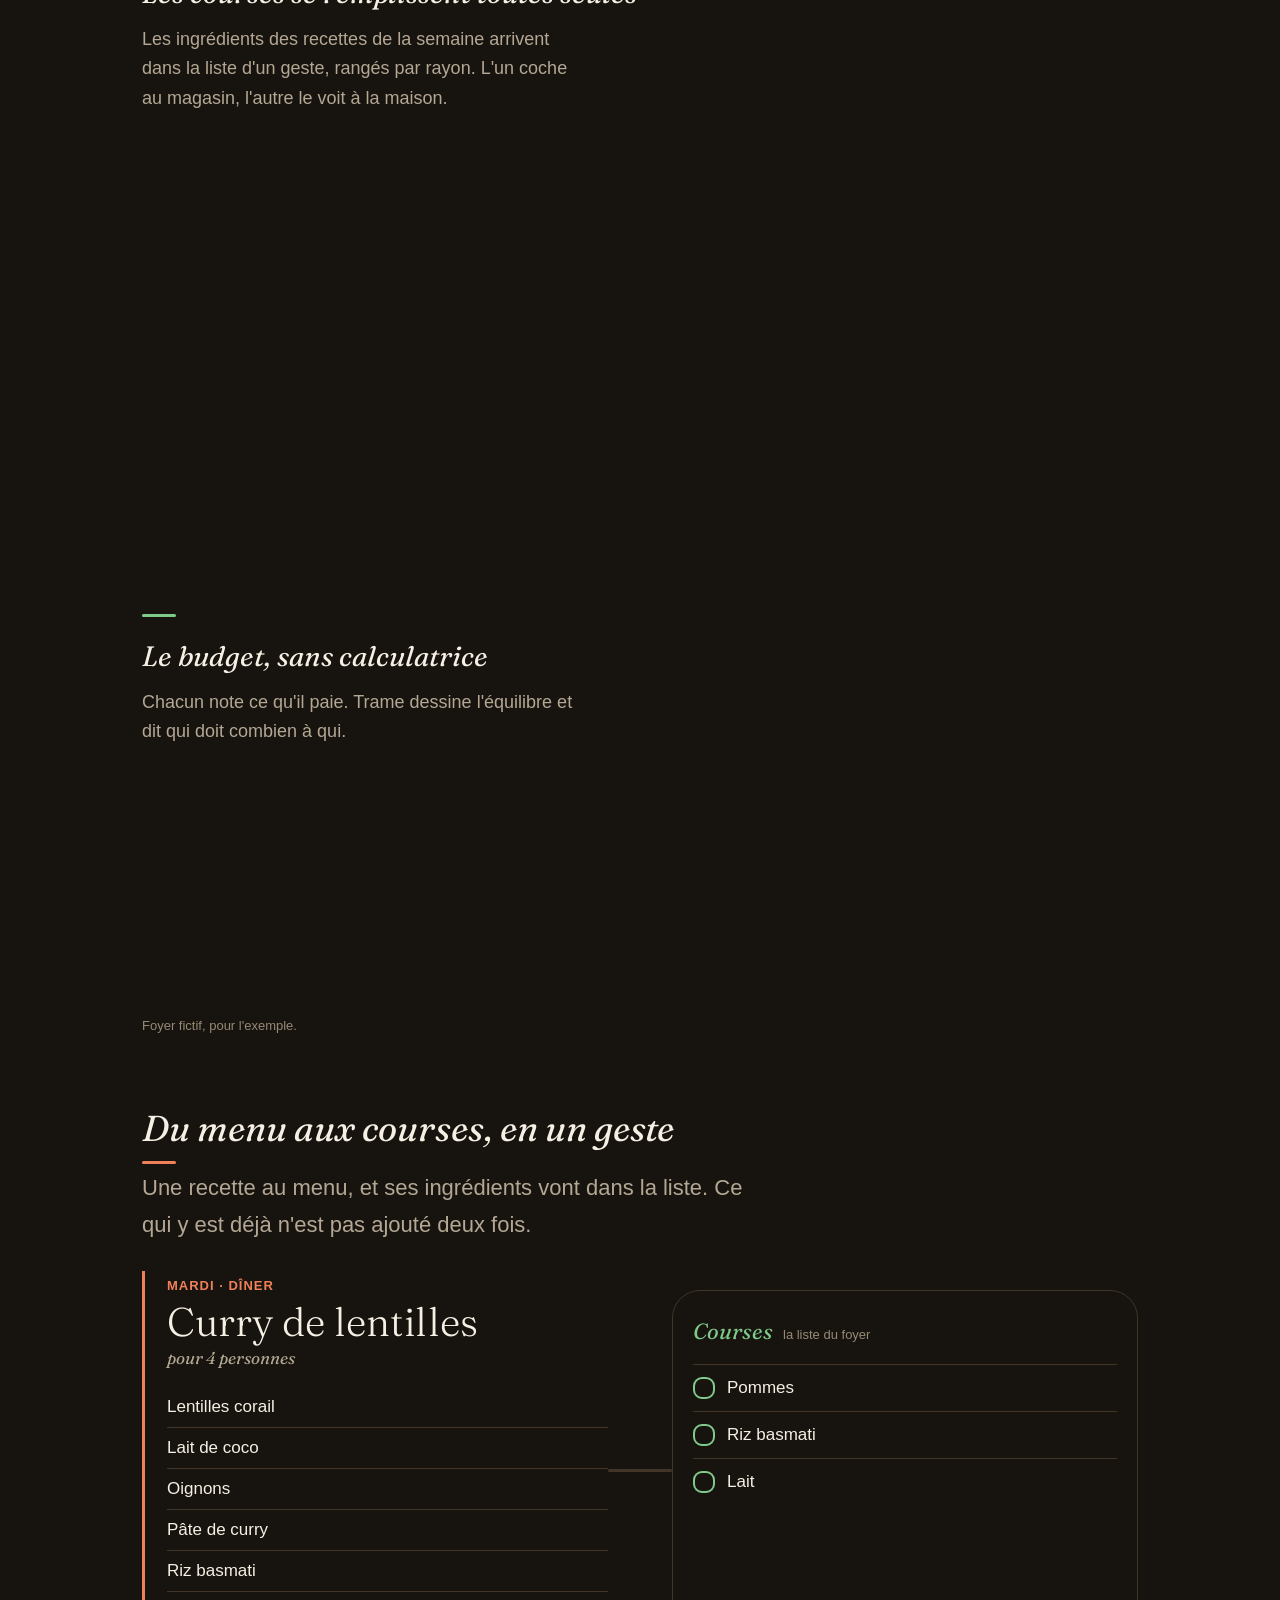
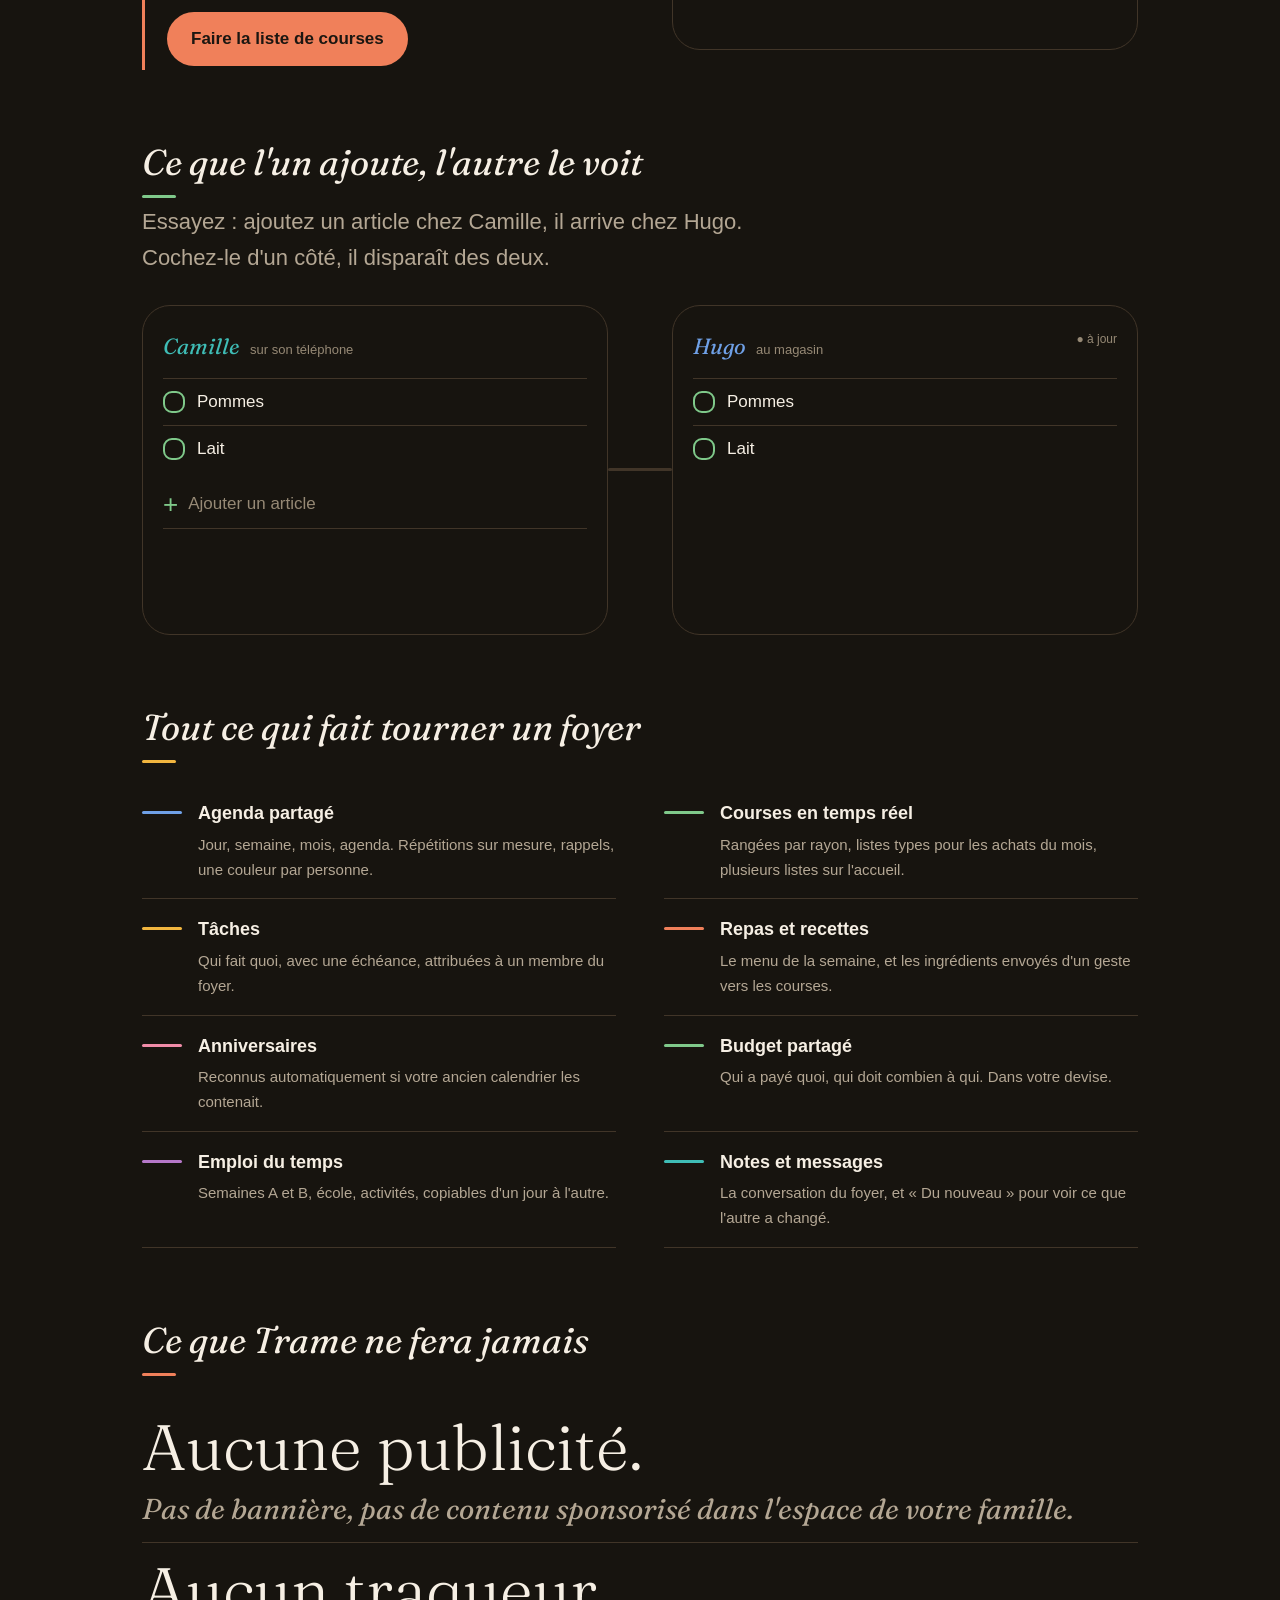
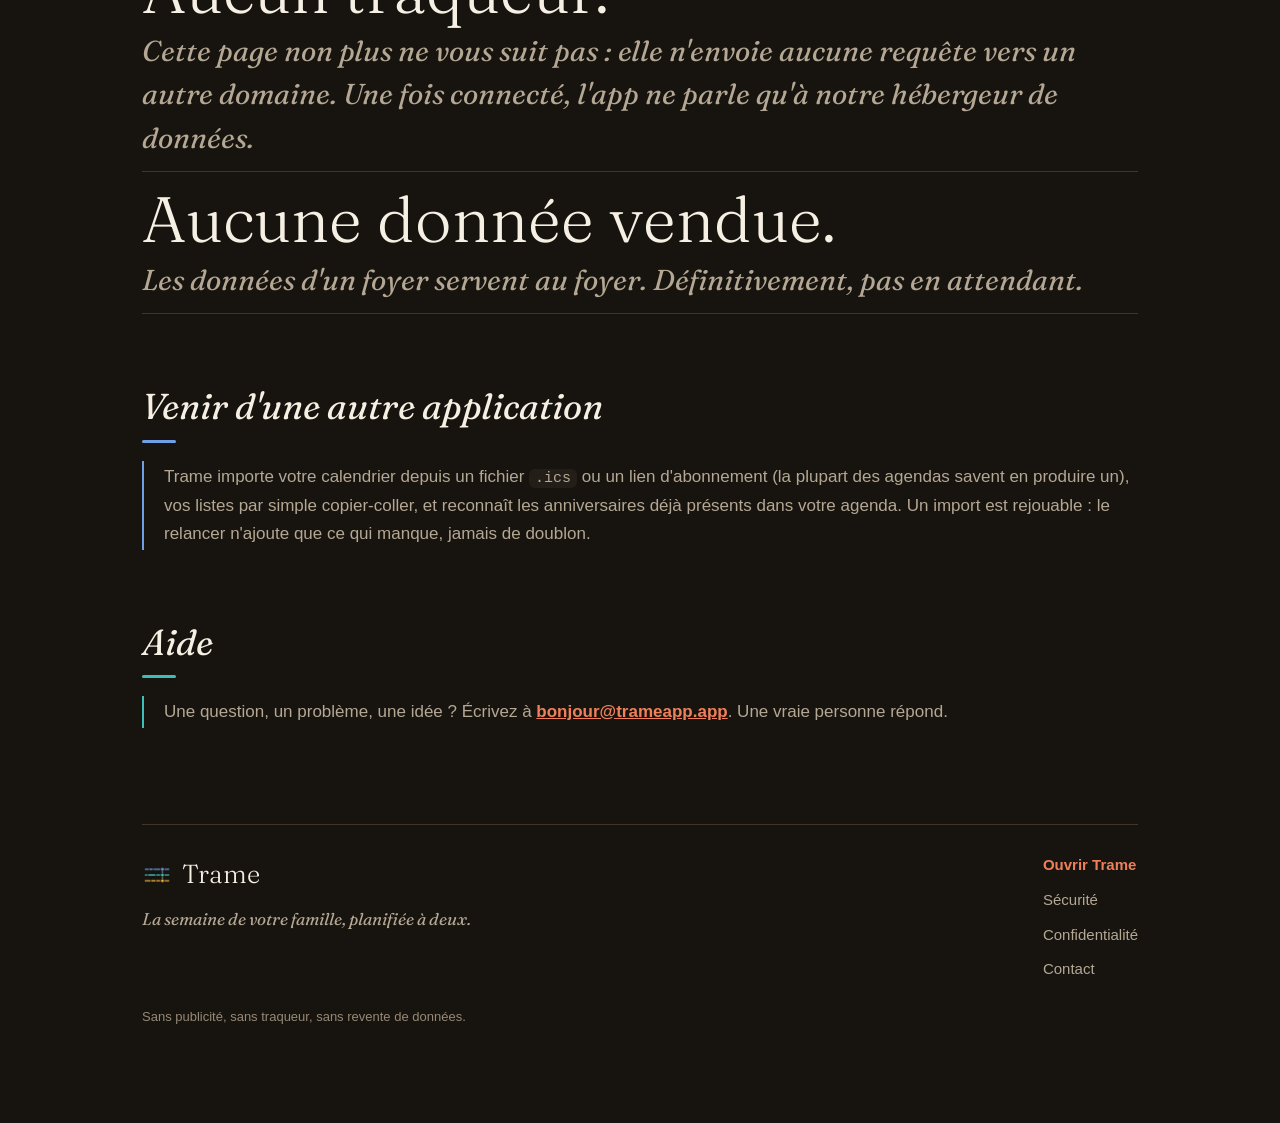
==== commit cdd2c924: "Mise Ã  jour du site" ====
--- a/index.html
+++ b/index.html
@@ -225,12 +225,21 @@
       </p>
     </section>
 
-    <footer>
-      <span class="marque">Trame</span>
-      <a href="/securite">Sécurité</a>
-      <a href="/confidentialite">Politique de confidentialité</a>
-      <a href="#aide">Aide</a>
-      <a href="mailto:bonjour@trameapp.app">Contact</a>
+    <footer class="pied">
+      <div class="pied-marque">
+        <a href="/" class="pied-logo" aria-label="Accueil de Trame">
+          <img src="icon.png" alt="" width="30" height="30">
+          <span class="marque">Trame</span>
+        </a>
+        <p class="pied-devise">La semaine de votre famille, planifiée à deux.</p>
+      </div>
+      <nav class="pied-liens" aria-label="Pied de page">
+        <a href="/app">Ouvrir Trame</a>
+        <a href="/securite">Sécurité</a>
+        <a href="/confidentialite">Confidentialité</a>
+        <a href="mailto:bonjour@trameapp.app">Contact</a>
+      </nav>
+      <p class="pied-mention">Sans publicité, sans traqueur, sans revente de données.</p>
     </footer>
   </main>
 </body>
--- a/style.css
+++ b/style.css
@@ -241,12 +241,25 @@
 .etiquette { display: inline-block; font-size: 13px; font-weight: 700; color: var(--ink); border-radius: 999px; padding: 3px 10px; margin-bottom: 10px; }
 code { background: var(--surface); border-radius: 6px; padding: 1px 6px; font-size: 15px; }
 
-footer {
-  margin-top: 80px; padding-top: 24px; border-top: 1px solid var(--border);
-  color: var(--muted); font-size: 14px; display: flex; flex-wrap: wrap; gap: 18px; align-items: baseline;
-}
-footer .marque { font-size: 22px; margin-right: auto; color: var(--text); }
-footer a { color: var(--muted); }
+/* --- Pied de page : la marque à gauche, les liens en colonne à droite ---- */
+.pied {
+  margin-top: 96px; padding-top: 28px; border-top: 1px solid var(--border);
+  display: grid; grid-template-columns: 1fr auto; column-gap: 40px; row-gap: 24px;
+}
+.pied-logo { display: inline-flex; align-items: center; gap: 10px; text-decoration: none; color: var(--text); }
+.pied-logo img { border-radius: 9px; }
+.pied .marque { font-size: 26px; }
+.pied-devise { font-family: var(--serif); font-style: italic; color: var(--muted); margin: 6px 0 0; }
+.pied-liens { display: flex; flex-direction: column; gap: 10px; }
+.pied-liens a { color: var(--muted); text-decoration: none; font-size: 15px; }
+.pied-liens a:hover { color: var(--text); }
+.pied-liens a:first-child { color: var(--accent); font-weight: 700; }
+.pied-mention { grid-column: 1 / -1; margin: 0; color: var(--faint); font-size: 13px; }
+@media (max-width: 520px) {
+  /* Téléphone : tout en une colonne, les liens en grille de deux. */
+  .pied { grid-template-columns: 1fr; }
+  .pied-liens { display: grid; grid-template-columns: 1fr 1fr; gap: 12px 20px; }
+}
 
 /* --- Téléphone ----------------------------------------------------------- */
 @media (max-width: 820px) {
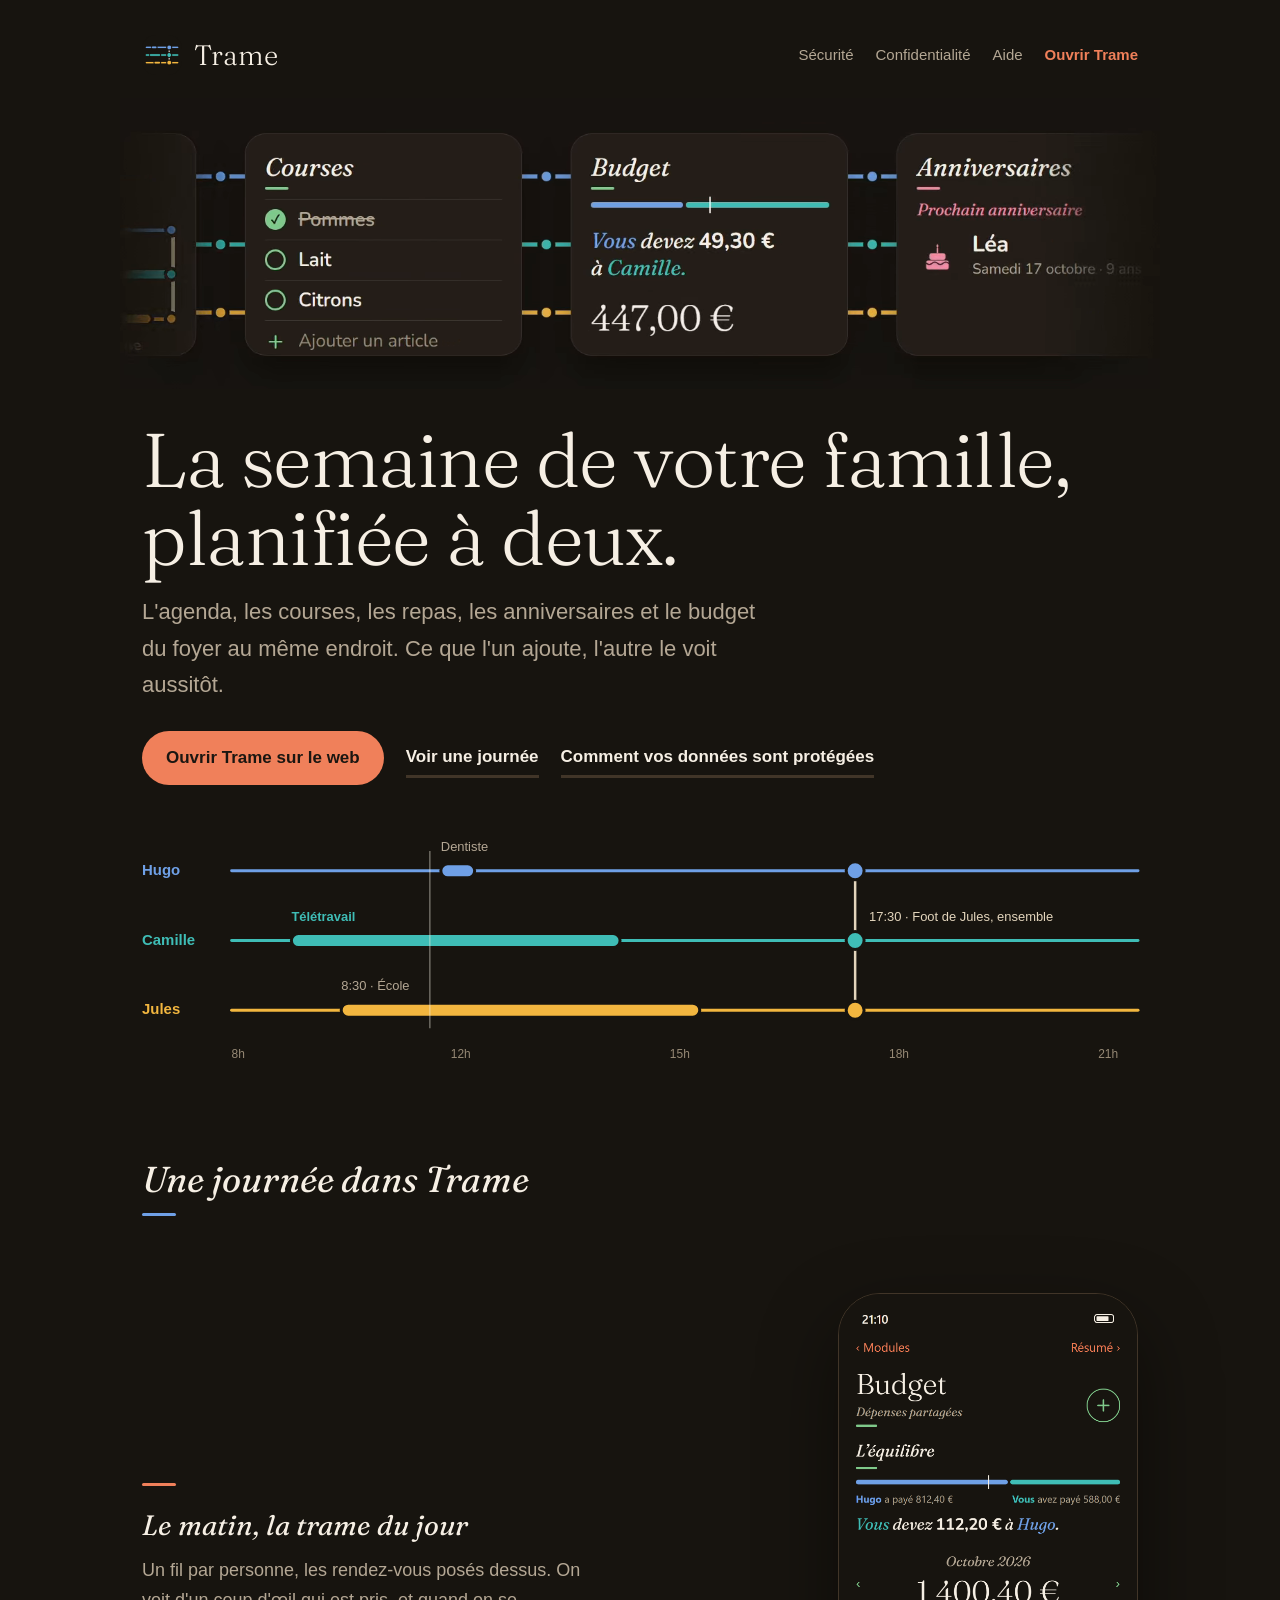
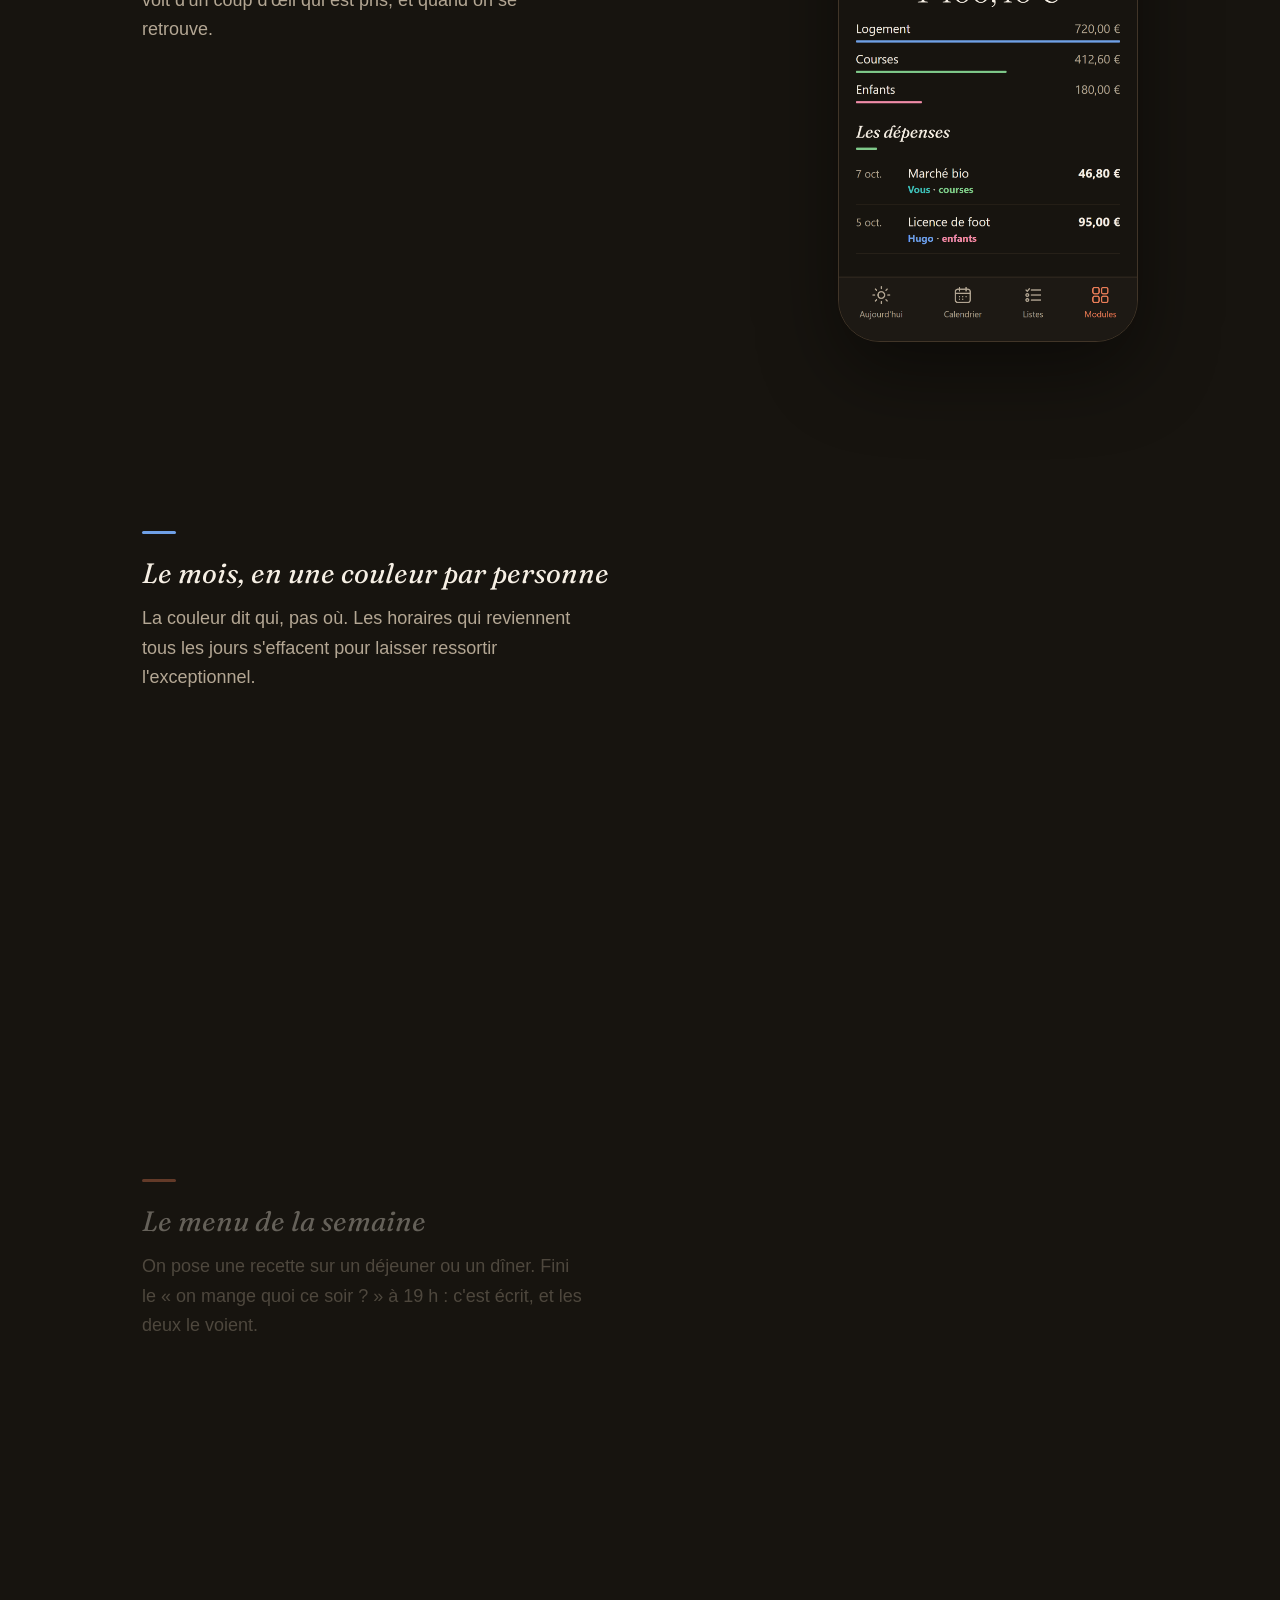
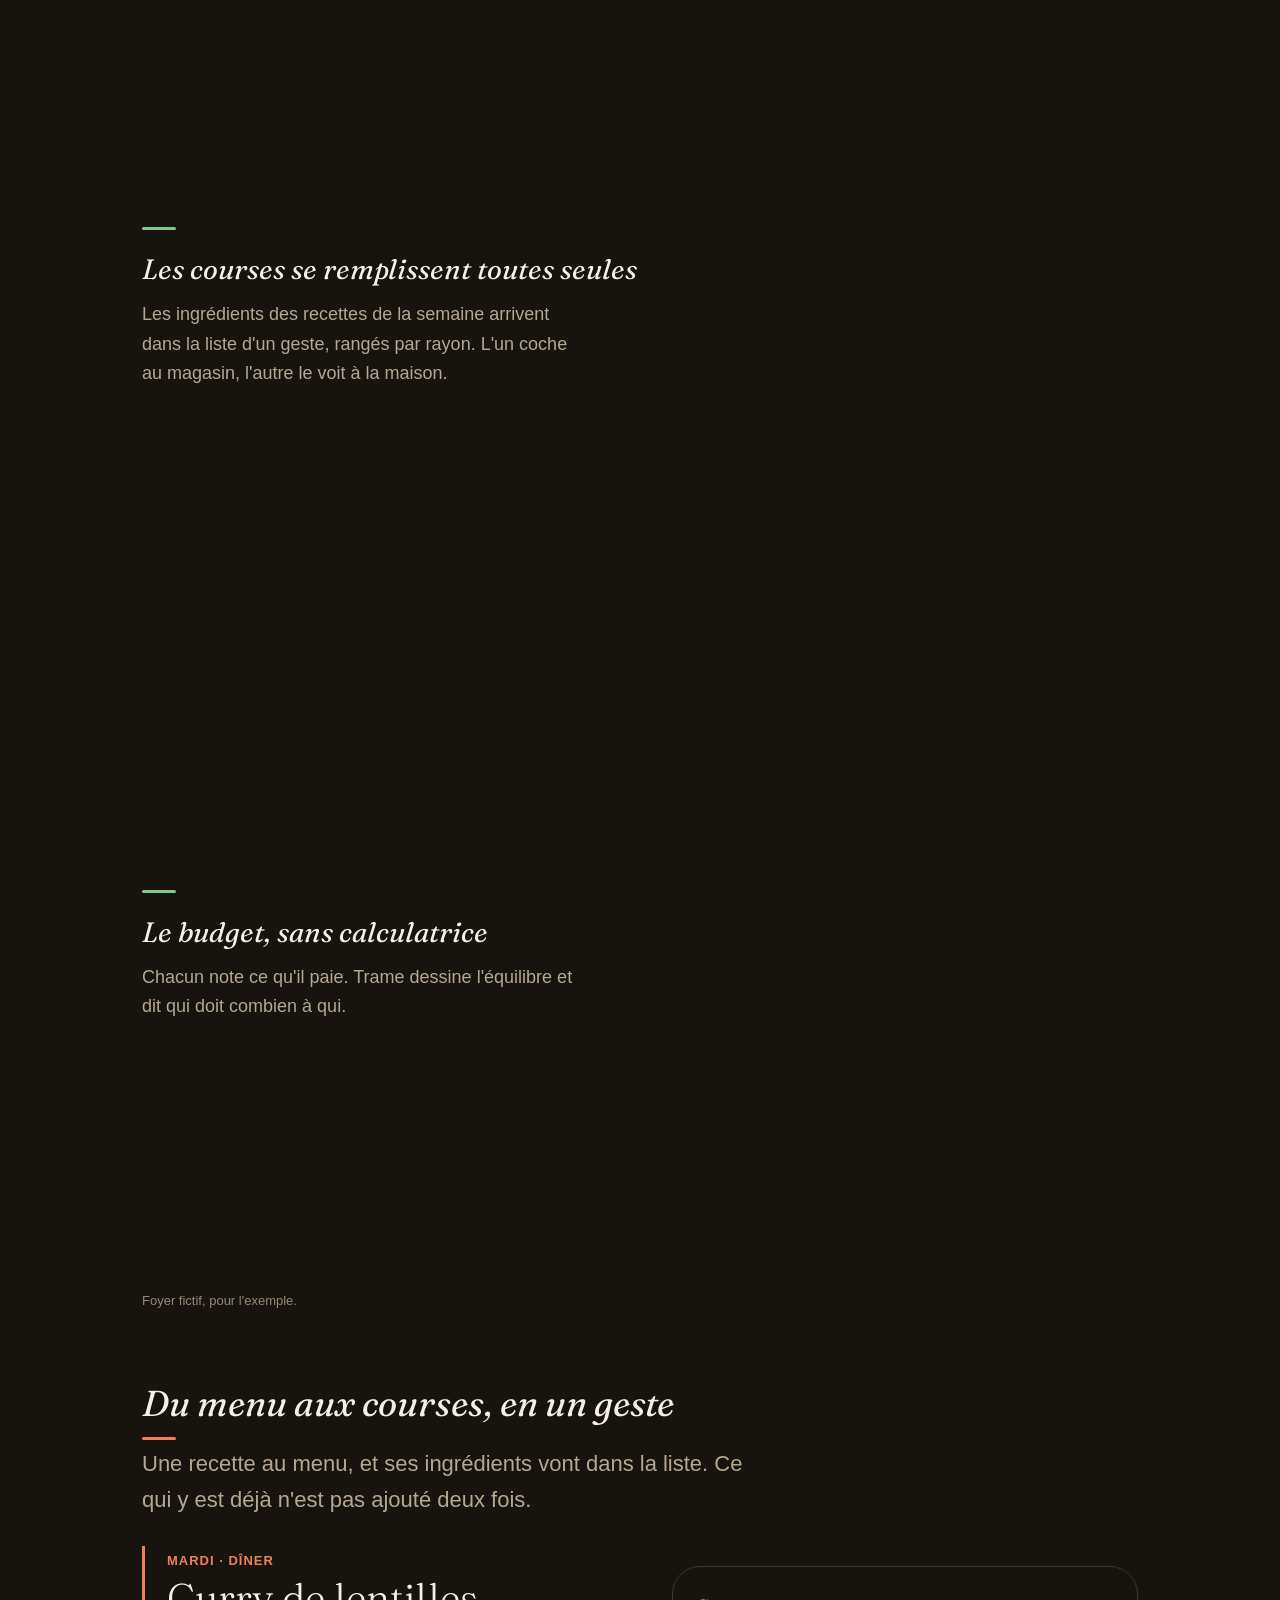
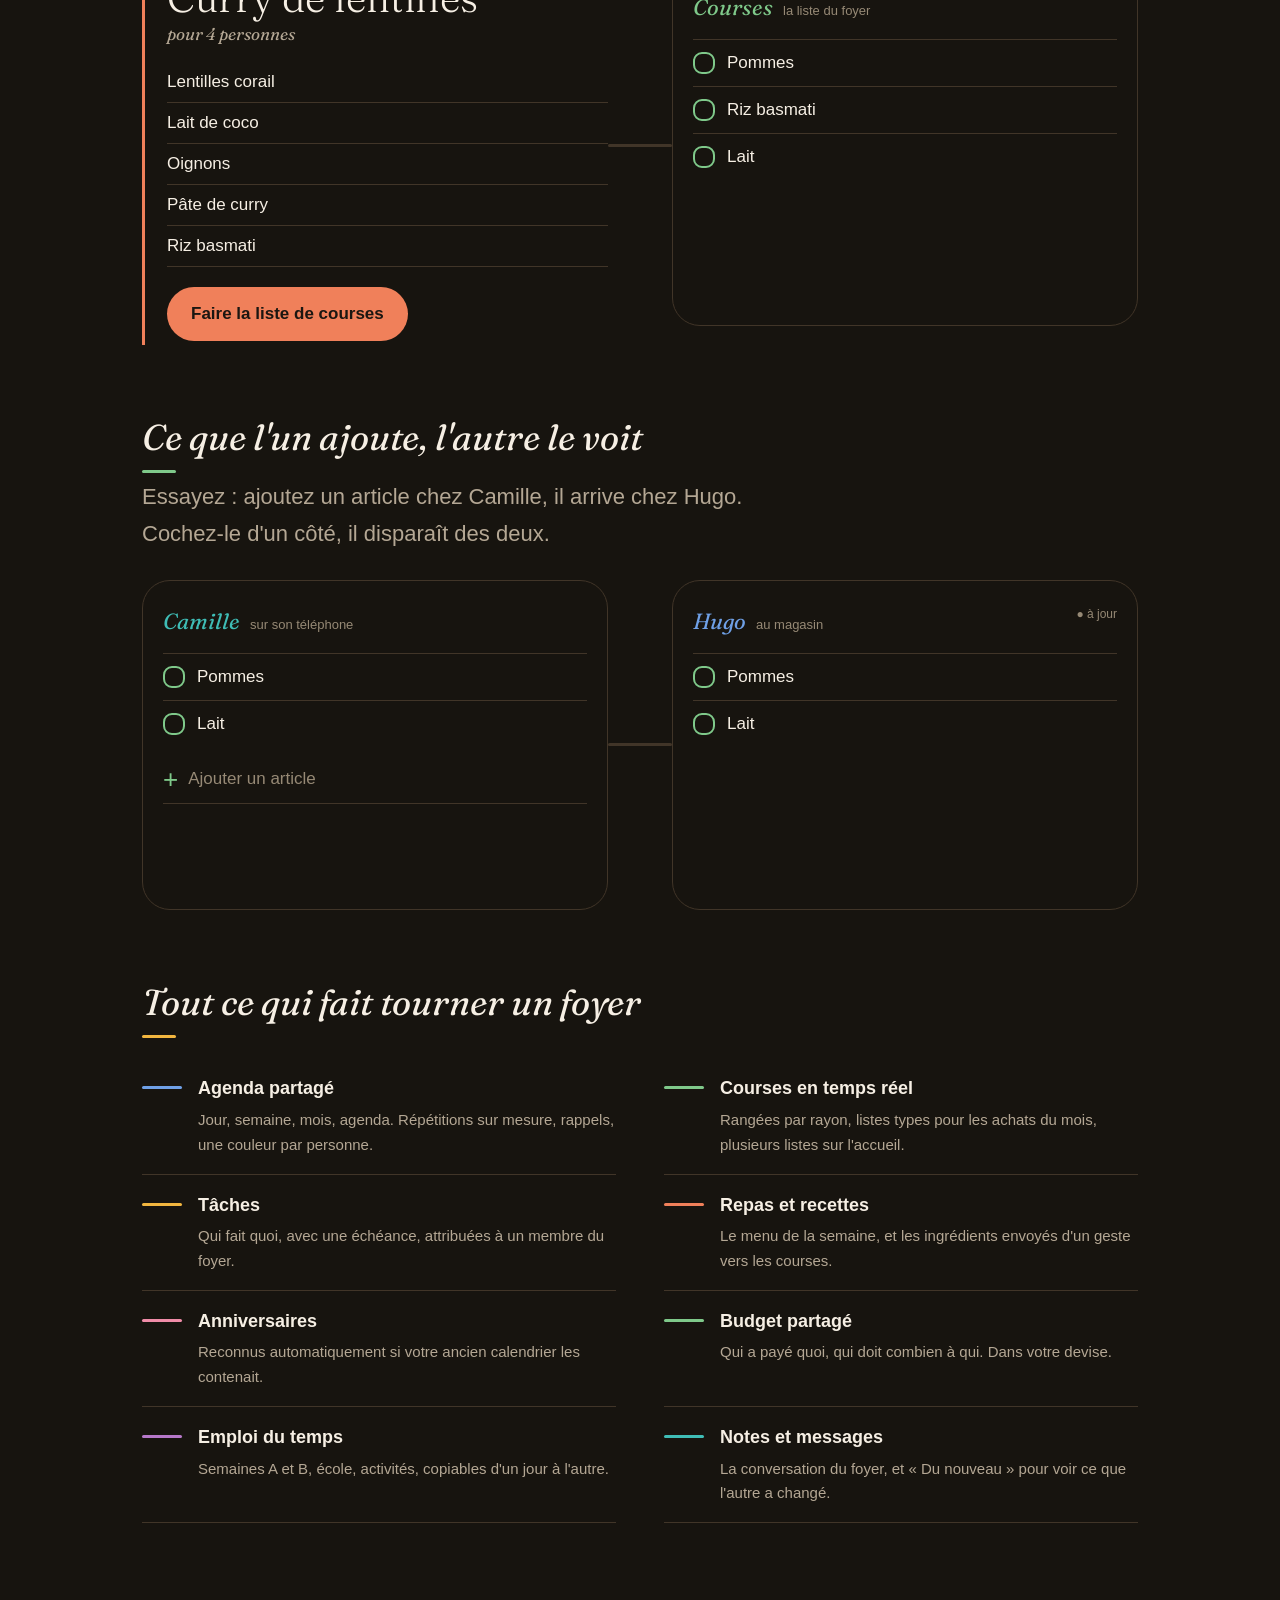
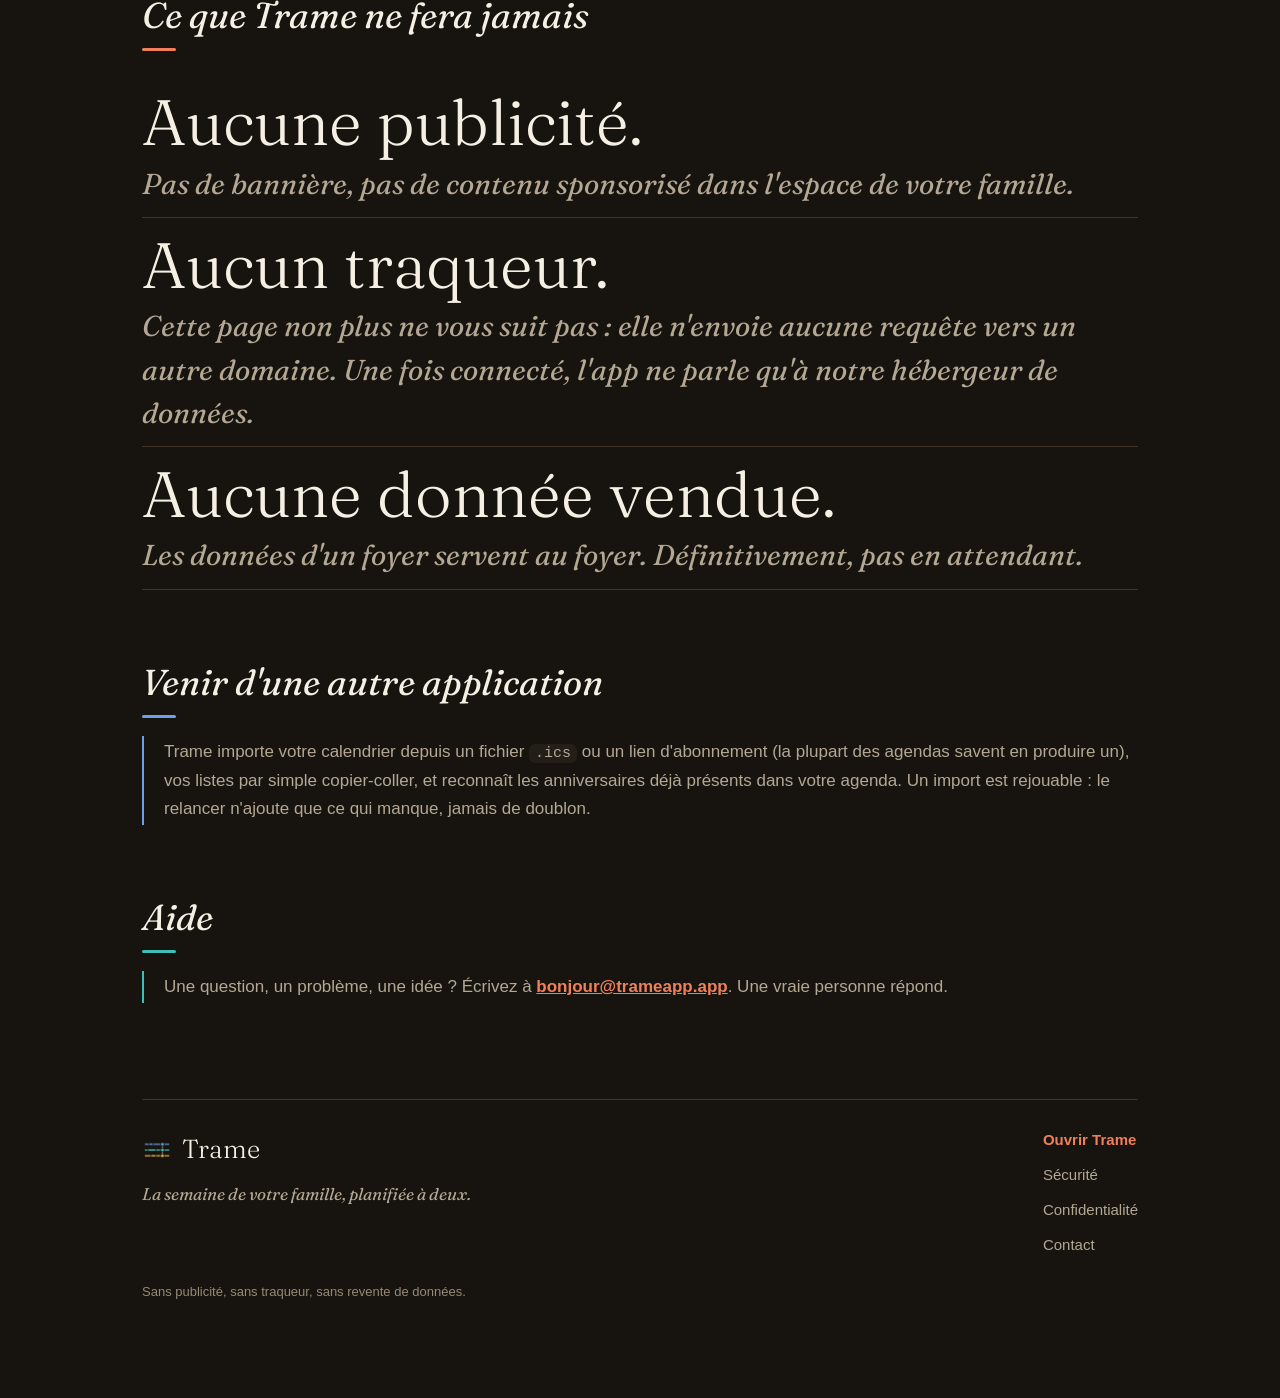
==== commit 418f07a4: "Mise Ã  jour du site" ====
--- a/index.html
+++ b/index.html
@@ -25,6 +25,17 @@
       </nav>
     </header>
 
+    <!-- Boucle de 10 s, décorative et muette (motion/ : composition Site-Boucle) :
+         un ruban de cartes, un module par carte, sur les trois fils de Trame.
+         Foyer fictif. Ne se lance pas si « réduire les animations » est activé
+         (site.js), et se met en pause hors de l'écran. -->
+    <div class="boucle" aria-hidden="true">
+      <video autoplay muted loop playsinline preload="auto" poster="media/boucle.jpg" width="1500" height="520" tabindex="-1">
+        <source src="media/boucle.webm" type="video/webm">
+        <source src="media/boucle.mp4" type="video/mp4">
+      </video>
+    </div>
+
     <!-- --- Accueil : la promesse, puis une trame qui se tisse ------------- -->
     <section class="hero">
       <h1>La semaine de votre famille,<br>planifiée à deux.</h1>
--- a/style.css
+++ b/style.css
@@ -101,7 +101,12 @@
 .entete nav a.nav-app { color: var(--accent); font-weight: 700; white-space: nowrap; }
 
 /* --- Accueil ------------------------------------------------------------- */
-.hero { position: relative; padding: 40px 0 8px; }
+/* La boucle du haut : même fond que la page, bords estompés dans la vidéo. */
+.boucle { margin: 0 -22px; line-height: 0; }
+/* Rognée en haut et en bas (les cartes occupent le milieu de l'image) pour ne
+   pas repousser le bouton « Ouvrir Trame » sous la ligne de flottaison. */
+.boucle video { display: block; width: 100%; height: auto; aspect-ratio: 1500 / 420; object-fit: cover; background: var(--bg); }
+.hero { position: relative; padding: 24px 0 8px; }
 .boutons { display: flex; flex-wrap: wrap; gap: 22px; align-items: center; }
 .bouton {
   display: inline-block;
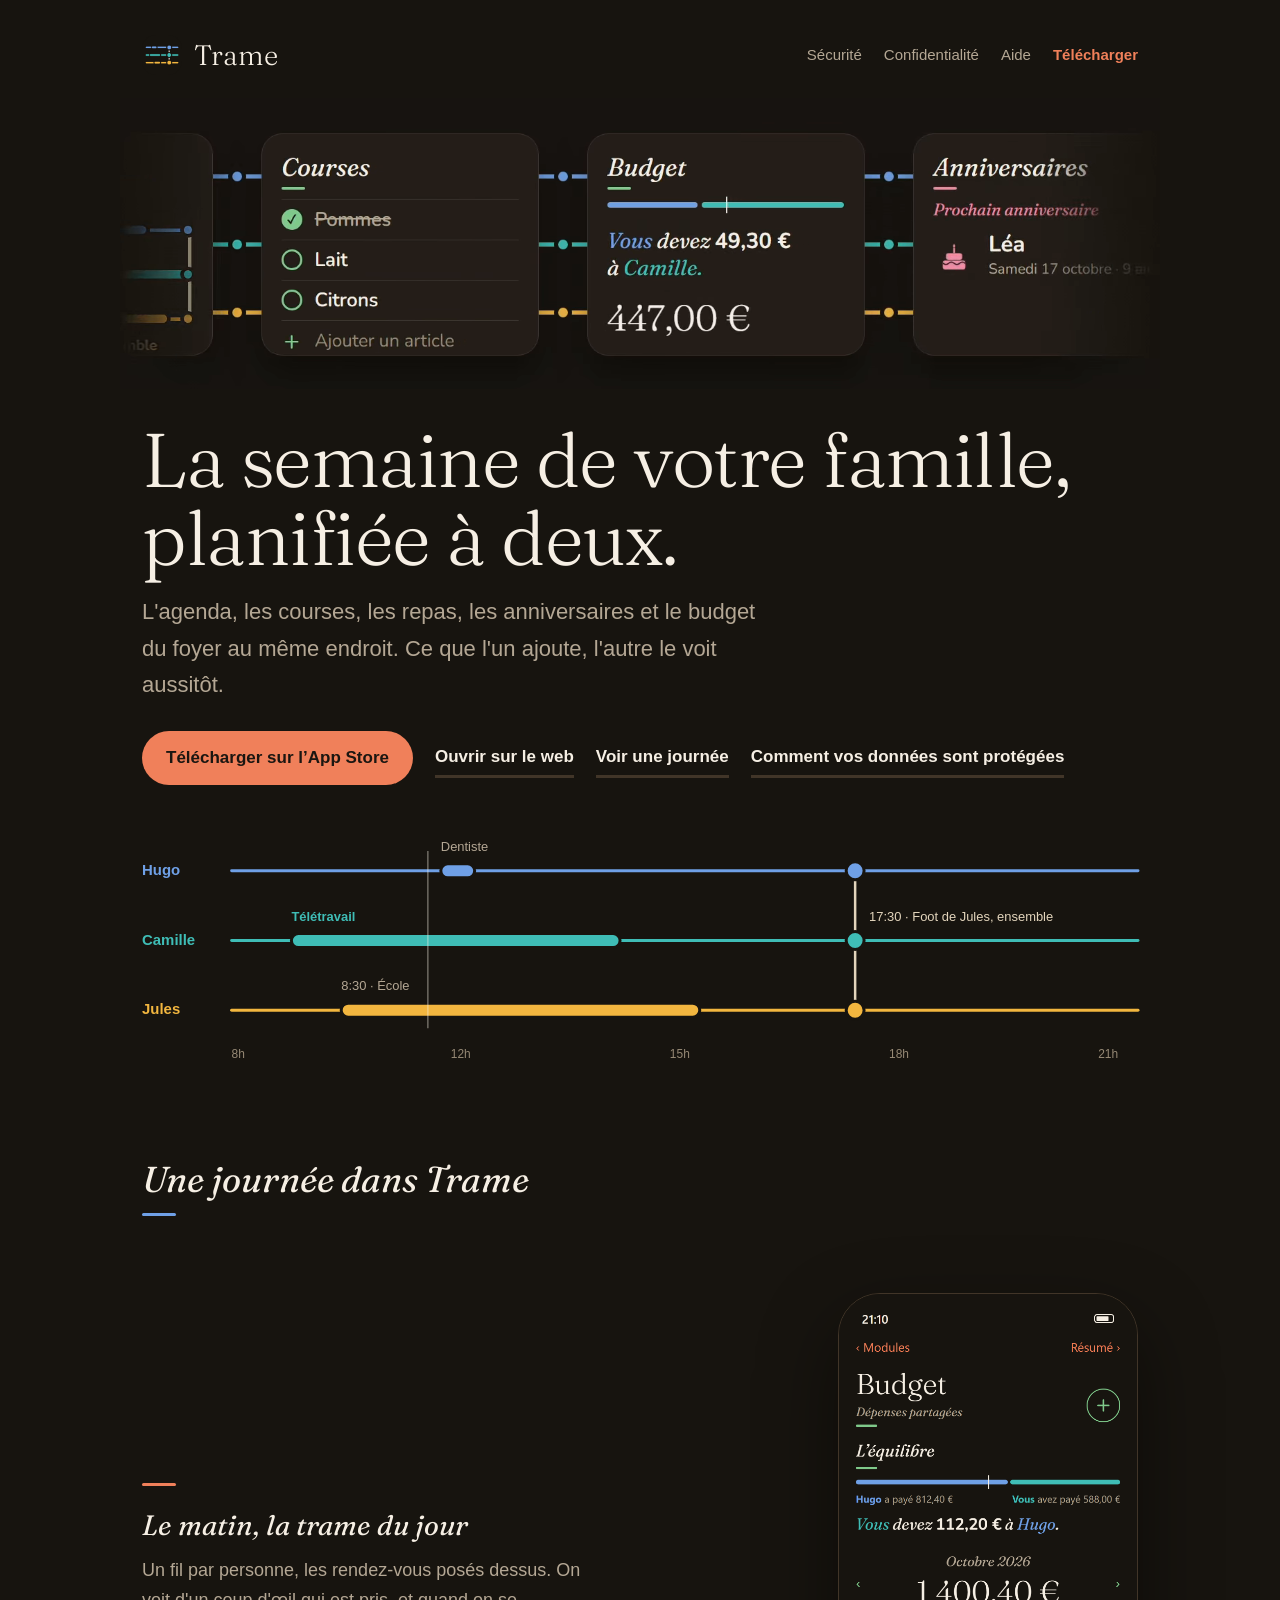
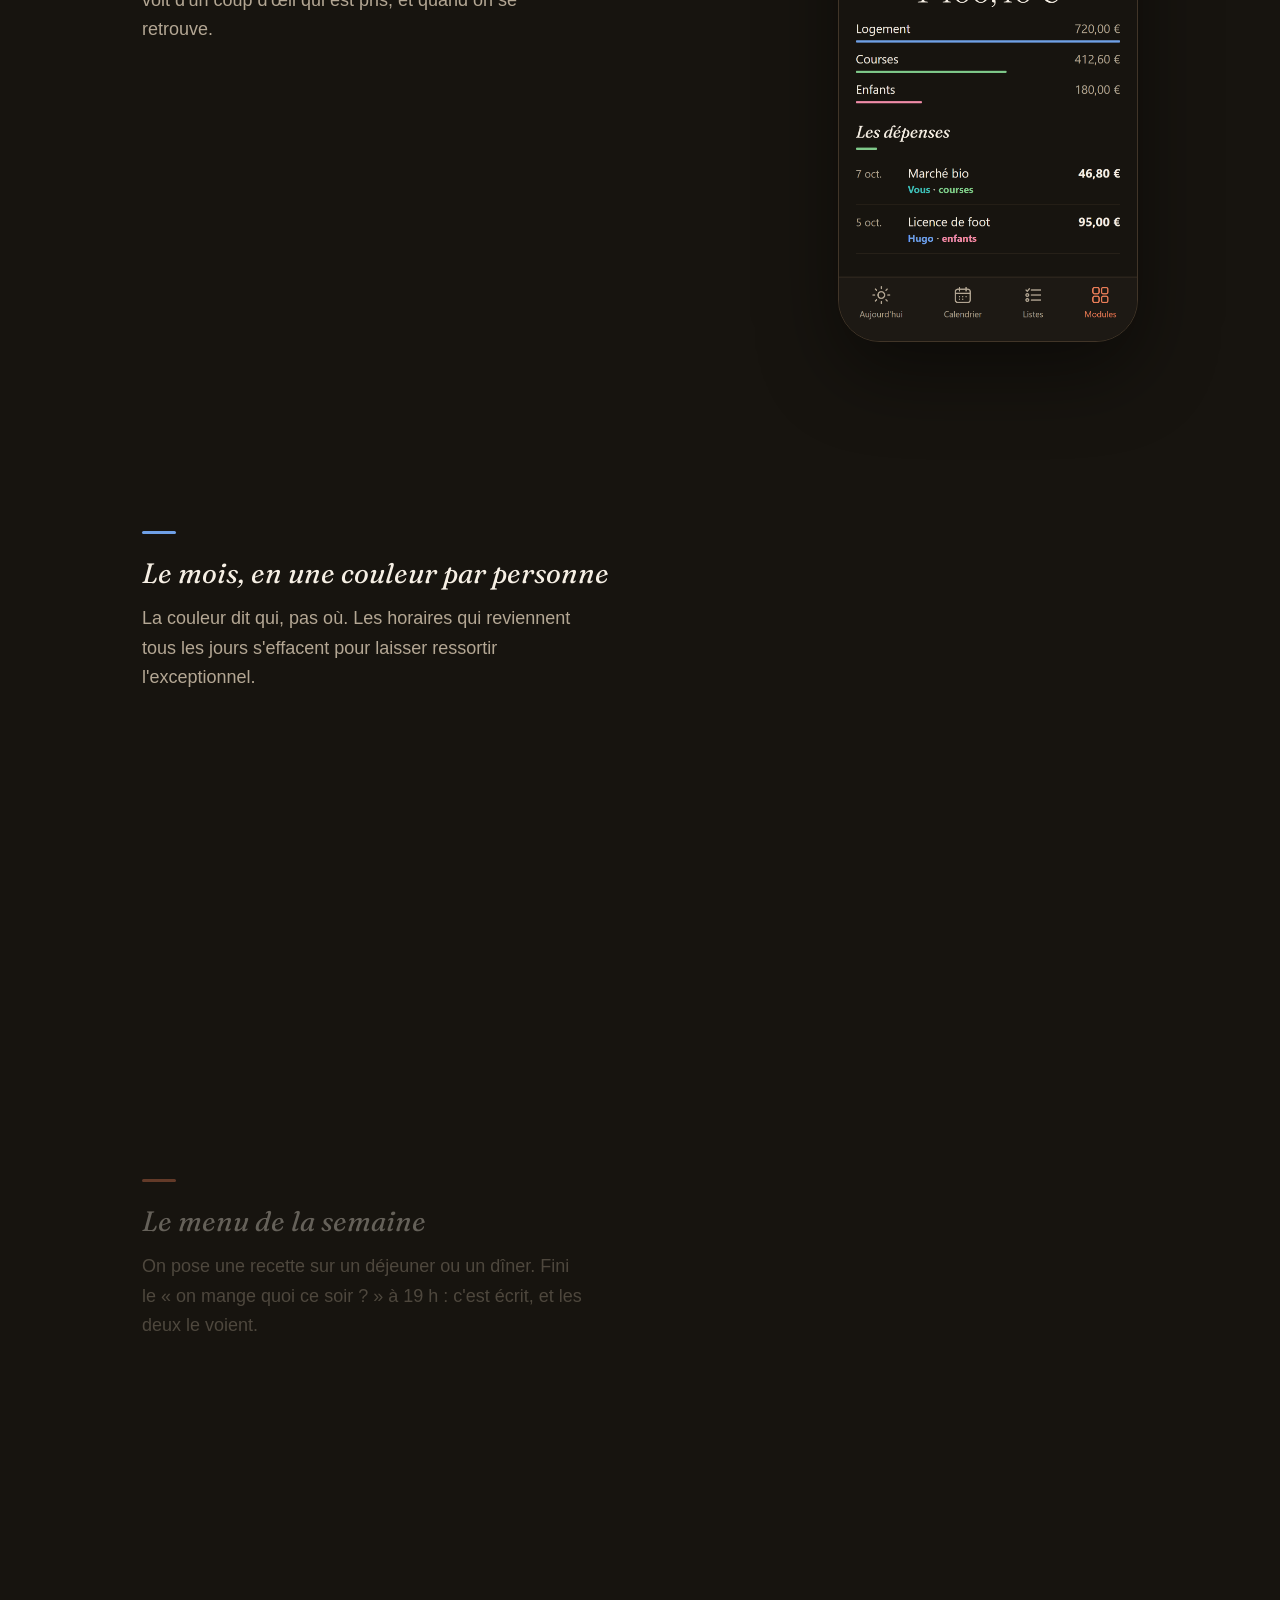
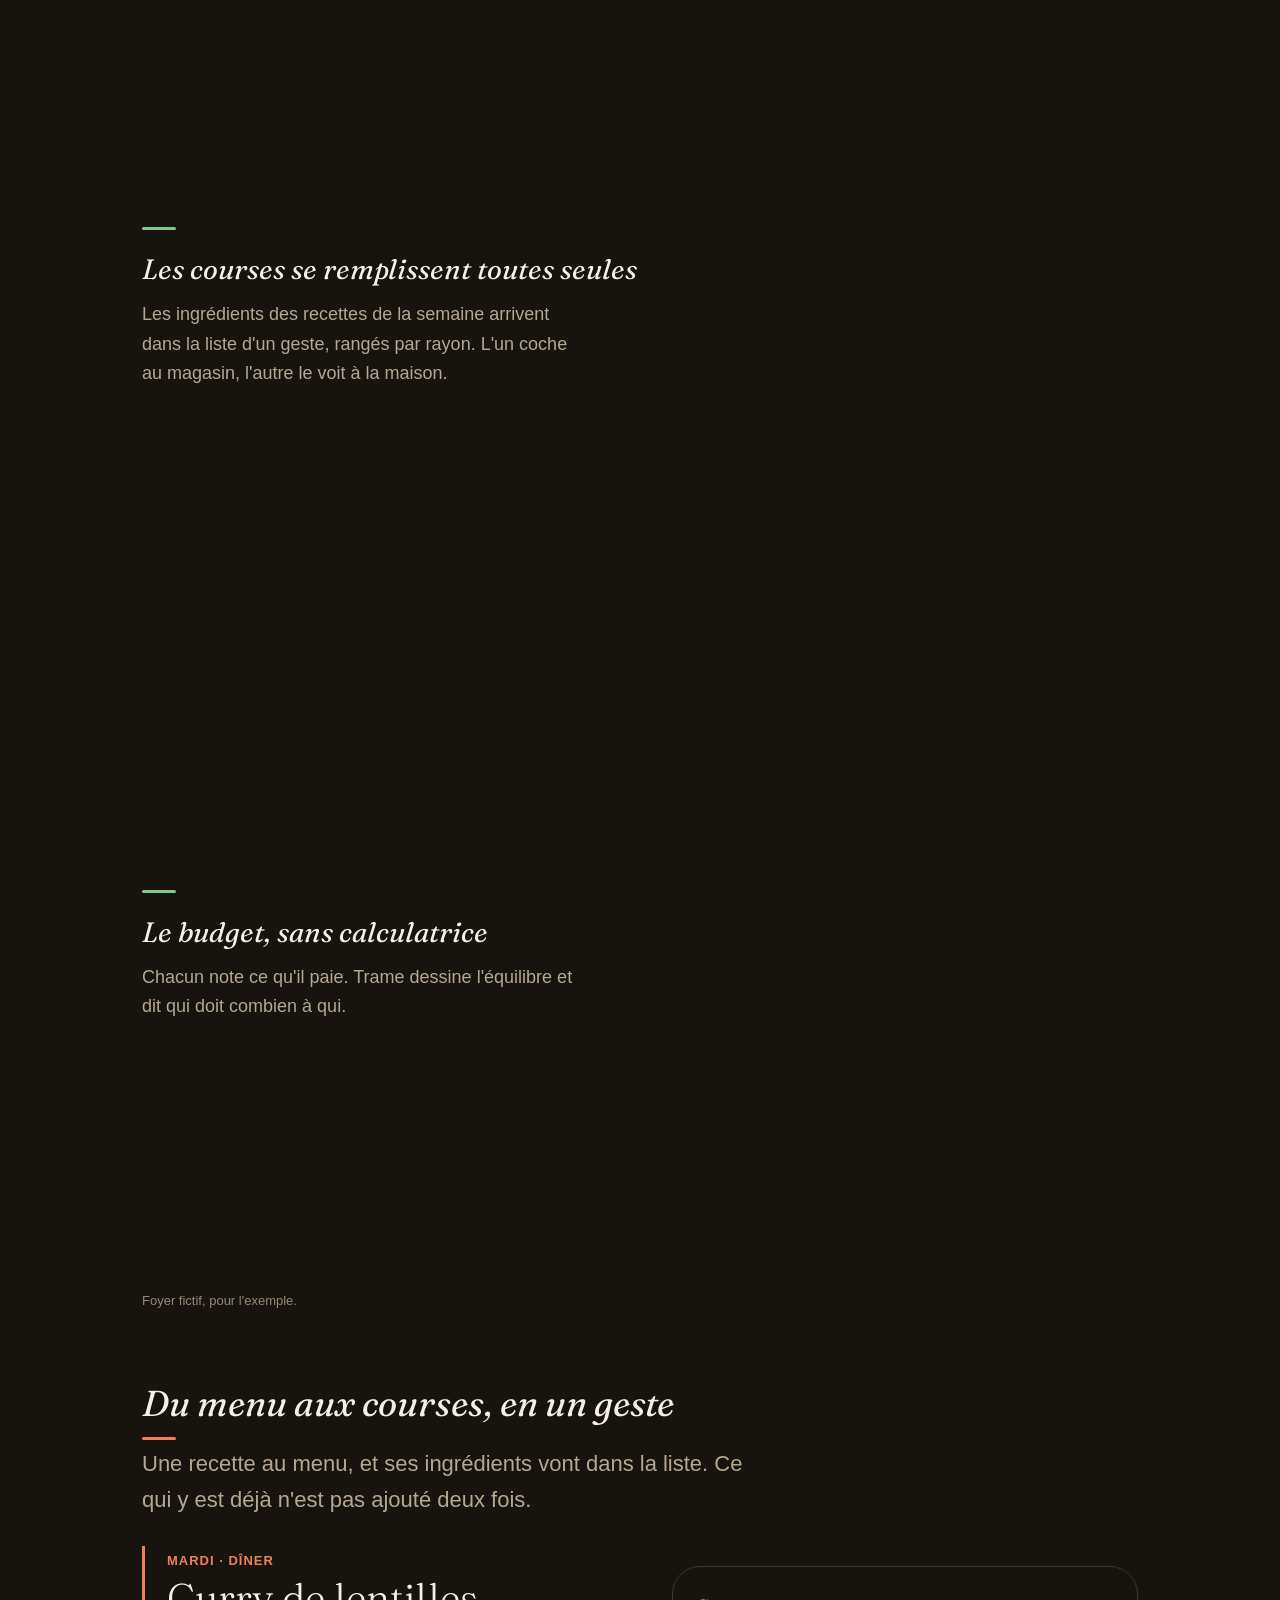
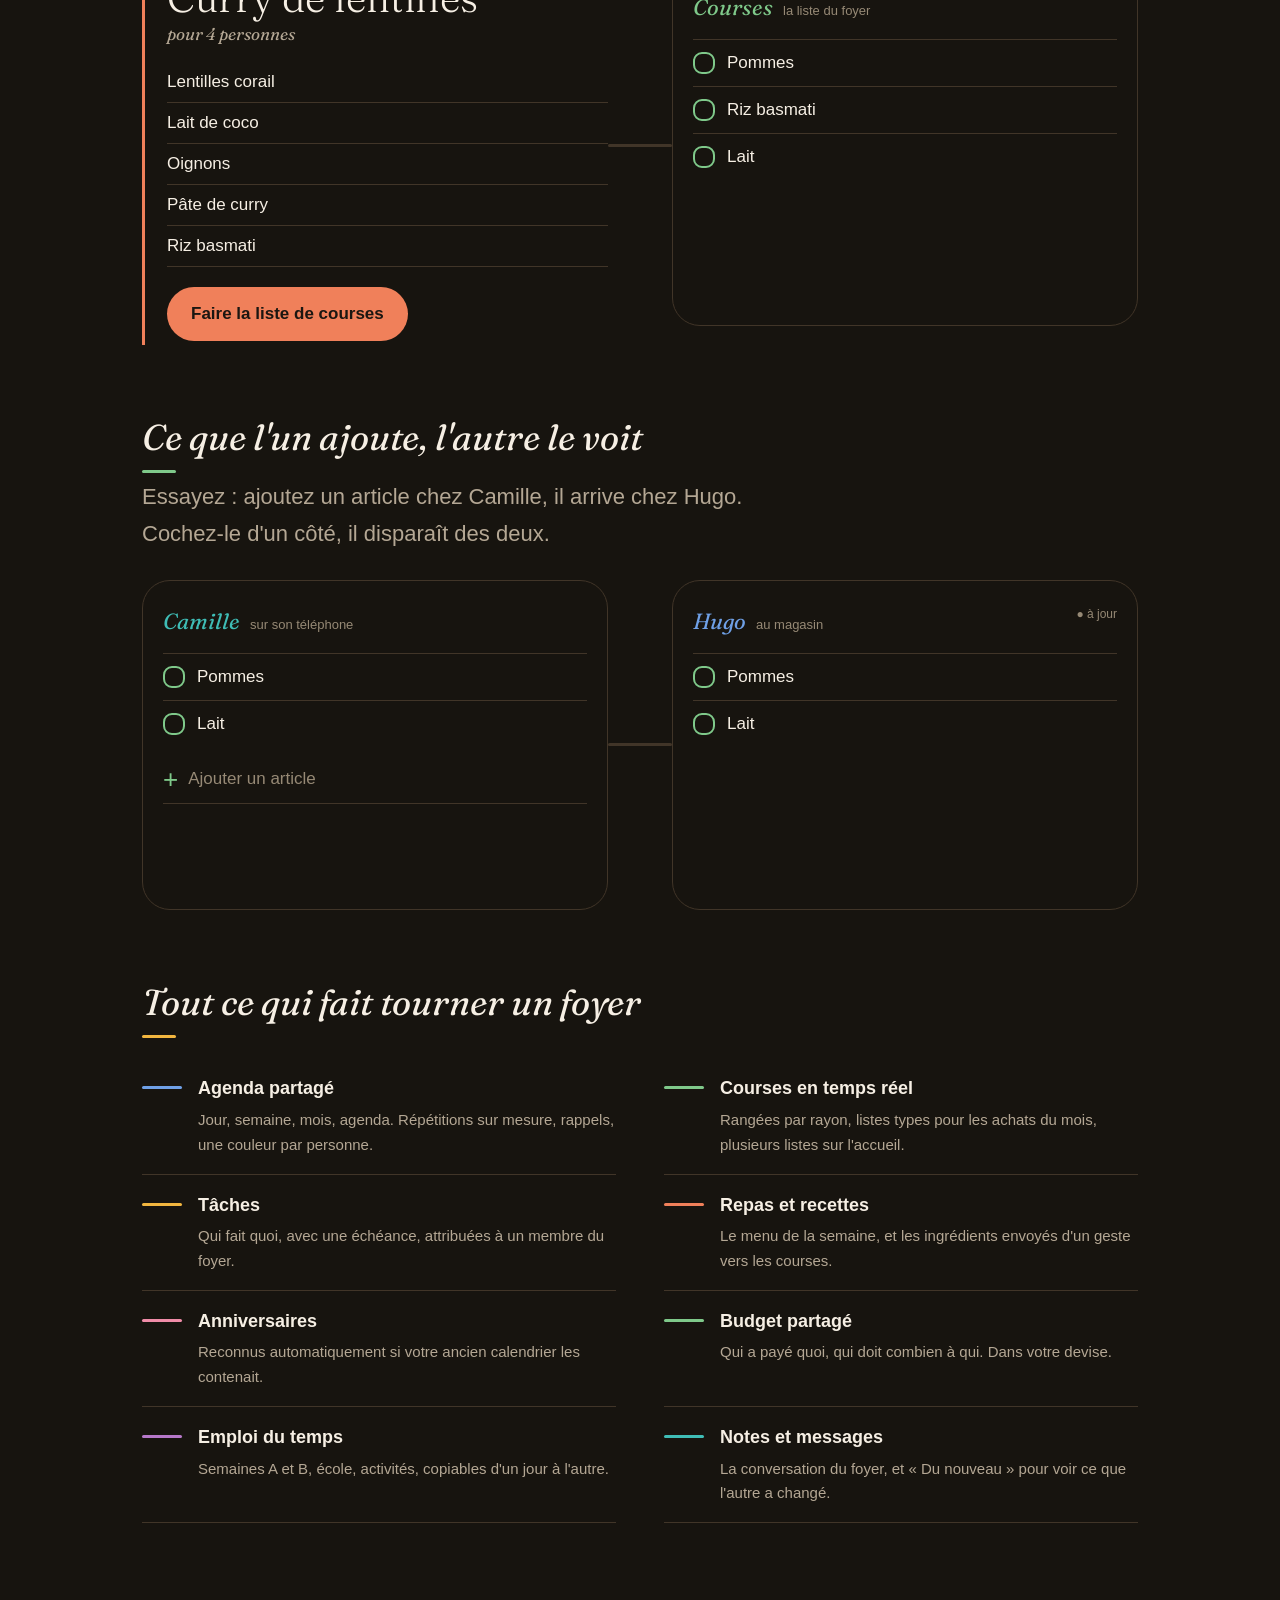
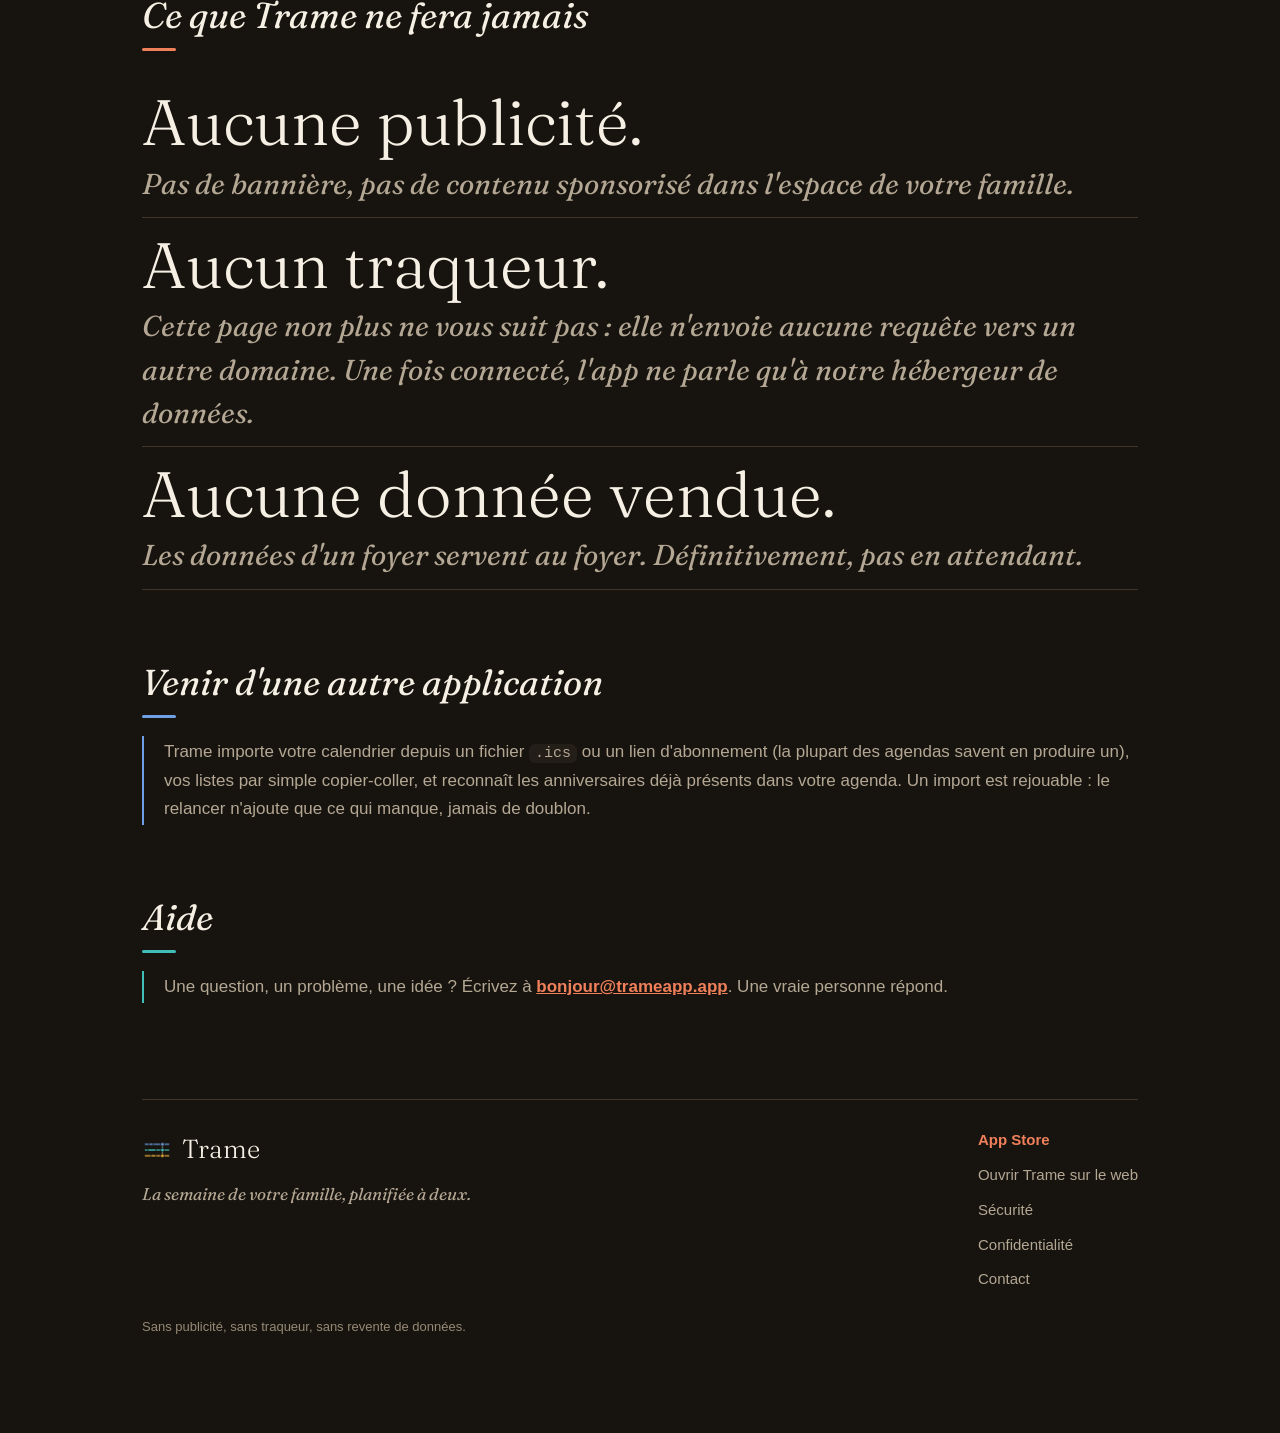
==== commit 22b220fe: "Mise Ã  jour du site" ====
--- a/index.html
+++ b/index.html
@@ -4,8 +4,9 @@
   <meta charset="utf-8">
   <meta name="viewport" content="width=device-width, initial-scale=1">
   <title>Trame — La semaine de votre famille</title>
-  <meta name="description" content="Trame réunit l'agenda, les listes, les repas et le budget de votre foyer dans une seule application, en temps réel sur chaque téléphone. Sans publicité.">
+  <meta name="description" content="Trame réunit l'agenda, les listes, les repas et le budget de votre foyer dans une seule application pour iPhone, en temps réel sur chaque téléphone. Sans publicité.">
   <meta name="theme-color" content="#17140F">
+  <meta name="apple-itunes-app" content="app-id=6818599674">
   <link rel="icon" href="icon.png">
   <link rel="apple-touch-icon" href="apple-touch-icon.png">
   <link rel="preload" href="polices/Fraunces_300Light.ttf" as="font" type="font/ttf" crossorigin>
@@ -21,7 +22,7 @@
         <a href="/securite">Sécurité</a>
         <a href="/confidentialite">Confidentialité</a>
         <a href="#aide">Aide</a>
-        <a href="/app" class="nav-app">Ouvrir Trame</a>
+        <a href="https://apps.apple.com/app/id6818599674" class="nav-app">Télécharger</a>
       </nav>
     </header>
 
@@ -44,7 +45,8 @@
         endroit. Ce que l'un ajoute, l'autre le voit aussitôt.
       </p>
       <div class="boutons">
-        <a class="bouton" href="/app">Ouvrir Trame sur le web</a>
+        <a class="bouton" href="https://apps.apple.com/app/id6818599674">Télécharger sur l’App Store</a>
+        <a class="bouton secondaire" href="/app">Ouvrir sur le web</a>
         <a class="bouton secondaire" href="#visite">Voir une journée</a>
         <a class="bouton secondaire" href="/securite">Comment vos données sont protégées</a>
       </div>
@@ -245,7 +247,8 @@
         <p class="pied-devise">La semaine de votre famille, planifiée à deux.</p>
       </div>
       <nav class="pied-liens" aria-label="Pied de page">
-        <a href="/app">Ouvrir Trame</a>
+        <a href="https://apps.apple.com/app/id6818599674">App Store</a>
+        <a href="/app">Ouvrir Trame sur le web</a>
         <a href="/securite">Sécurité</a>
         <a href="/confidentialite">Confidentialité</a>
         <a href="mailto:bonjour@trameapp.app">Contact</a>
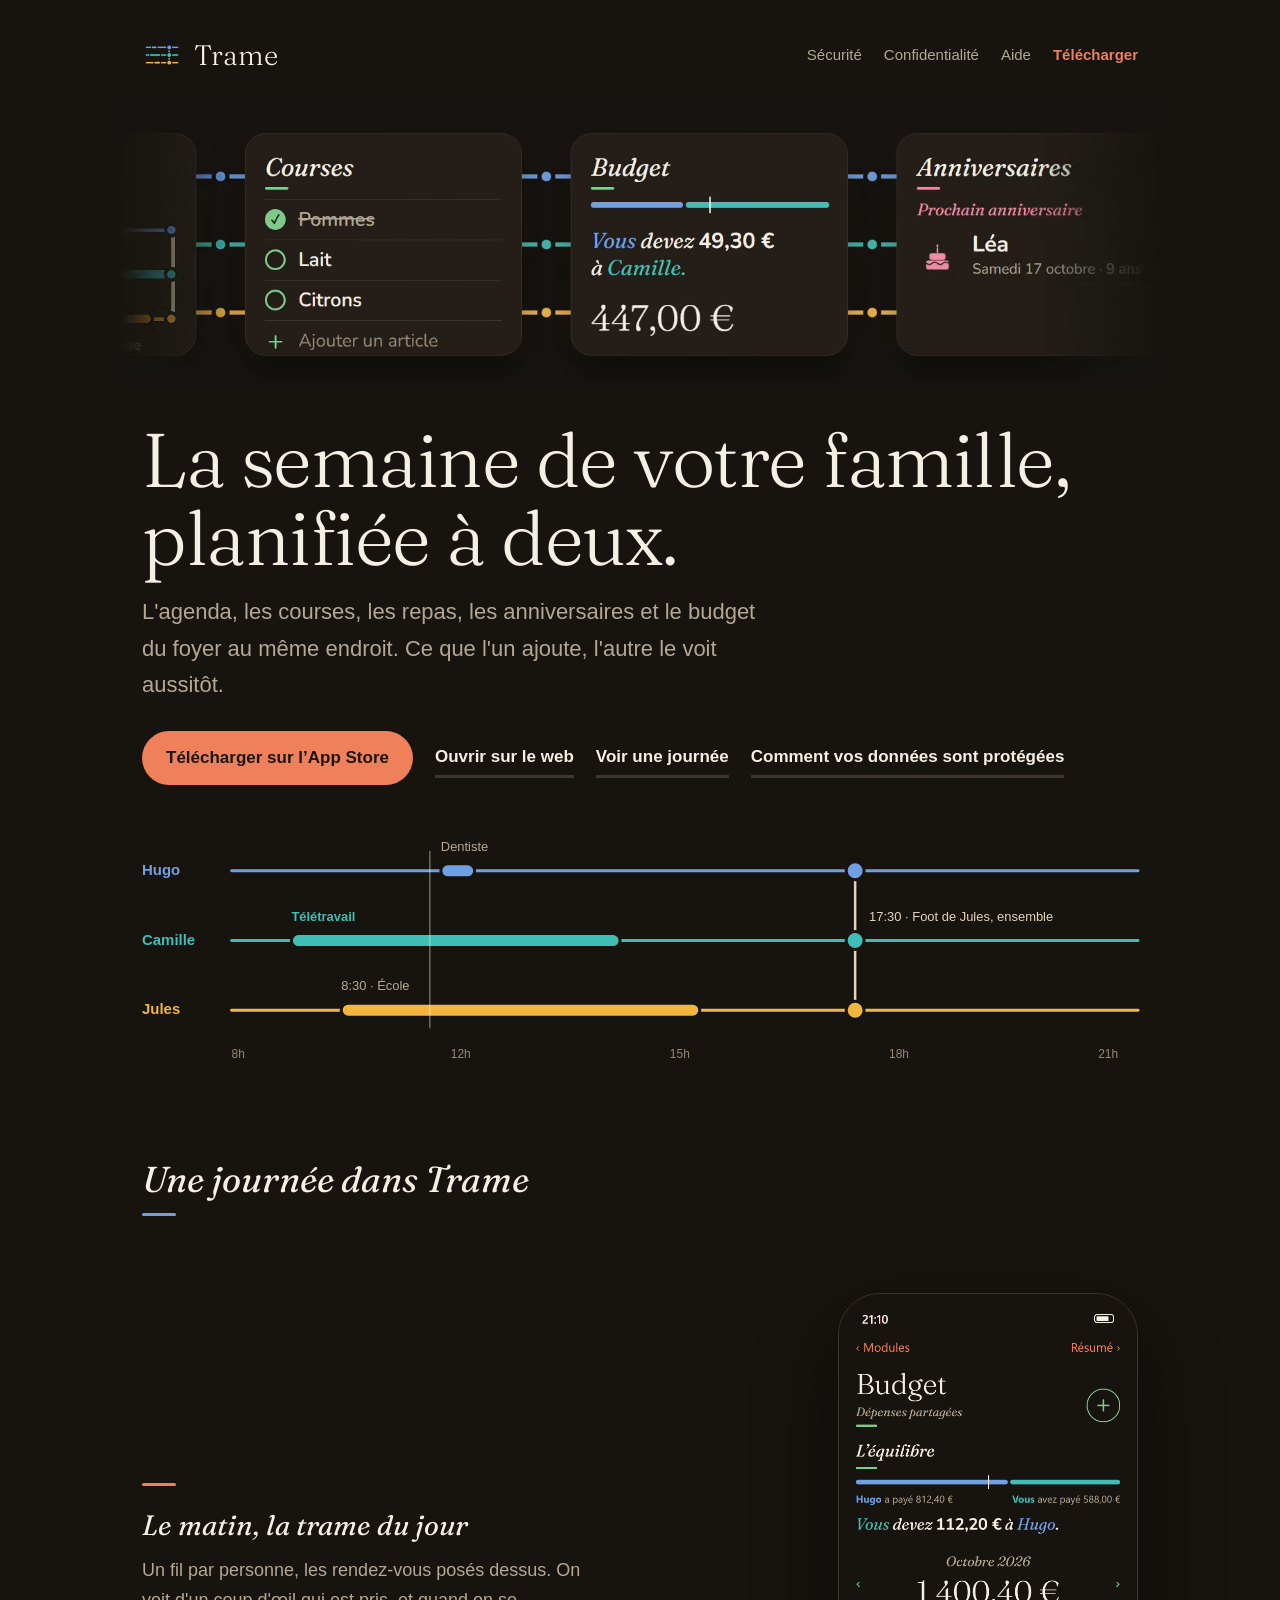
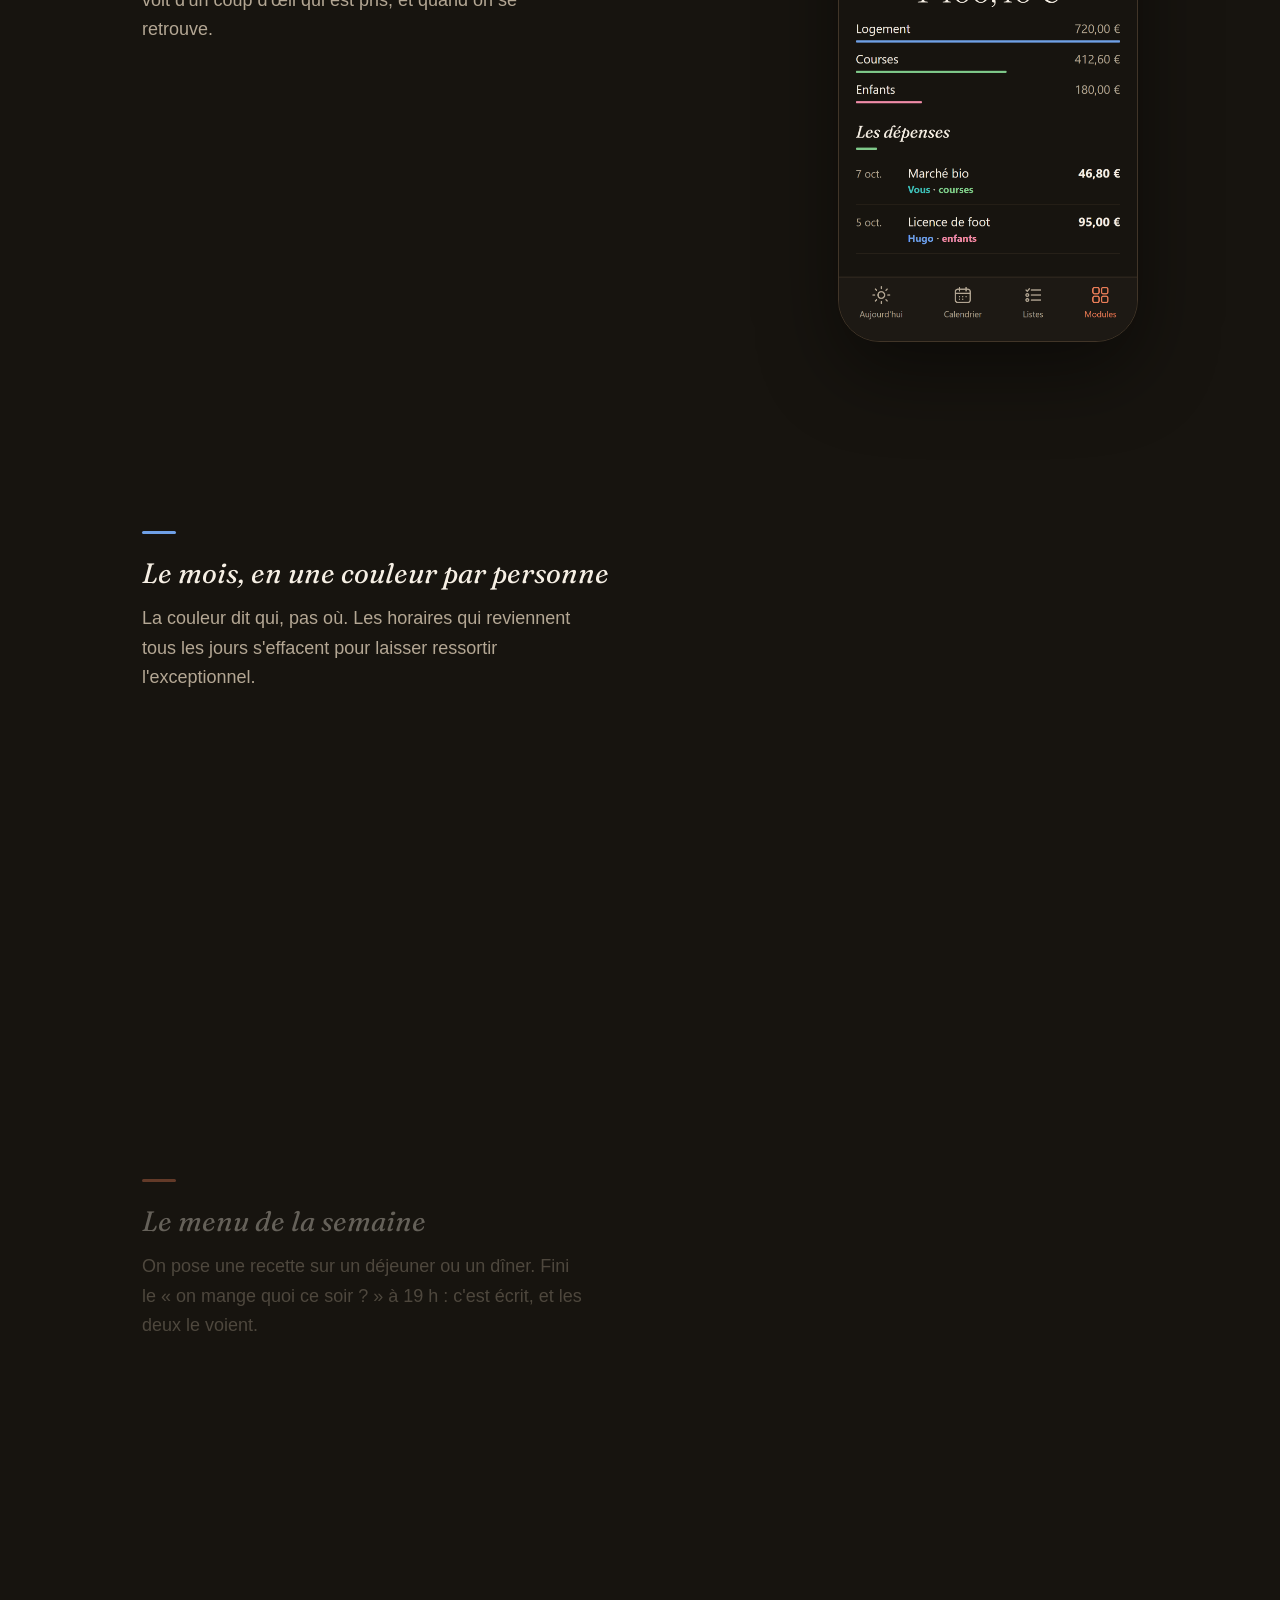
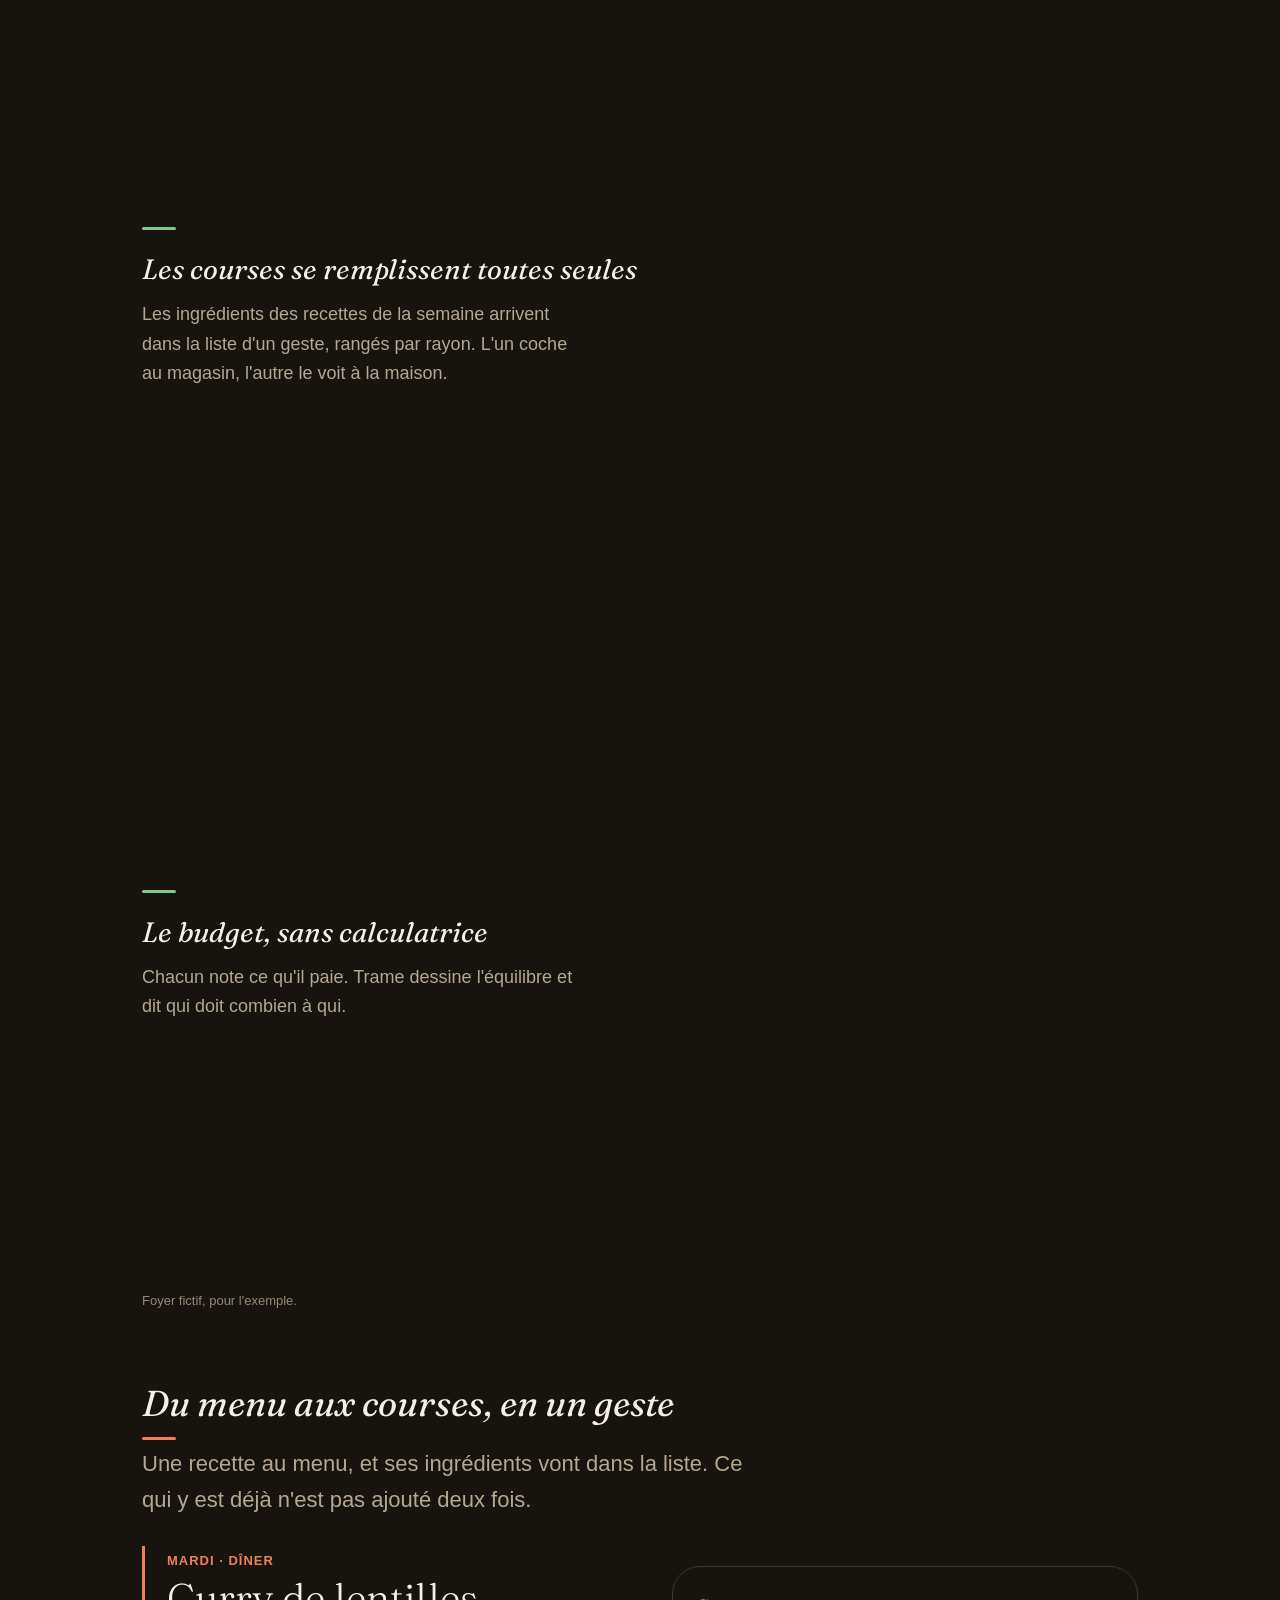
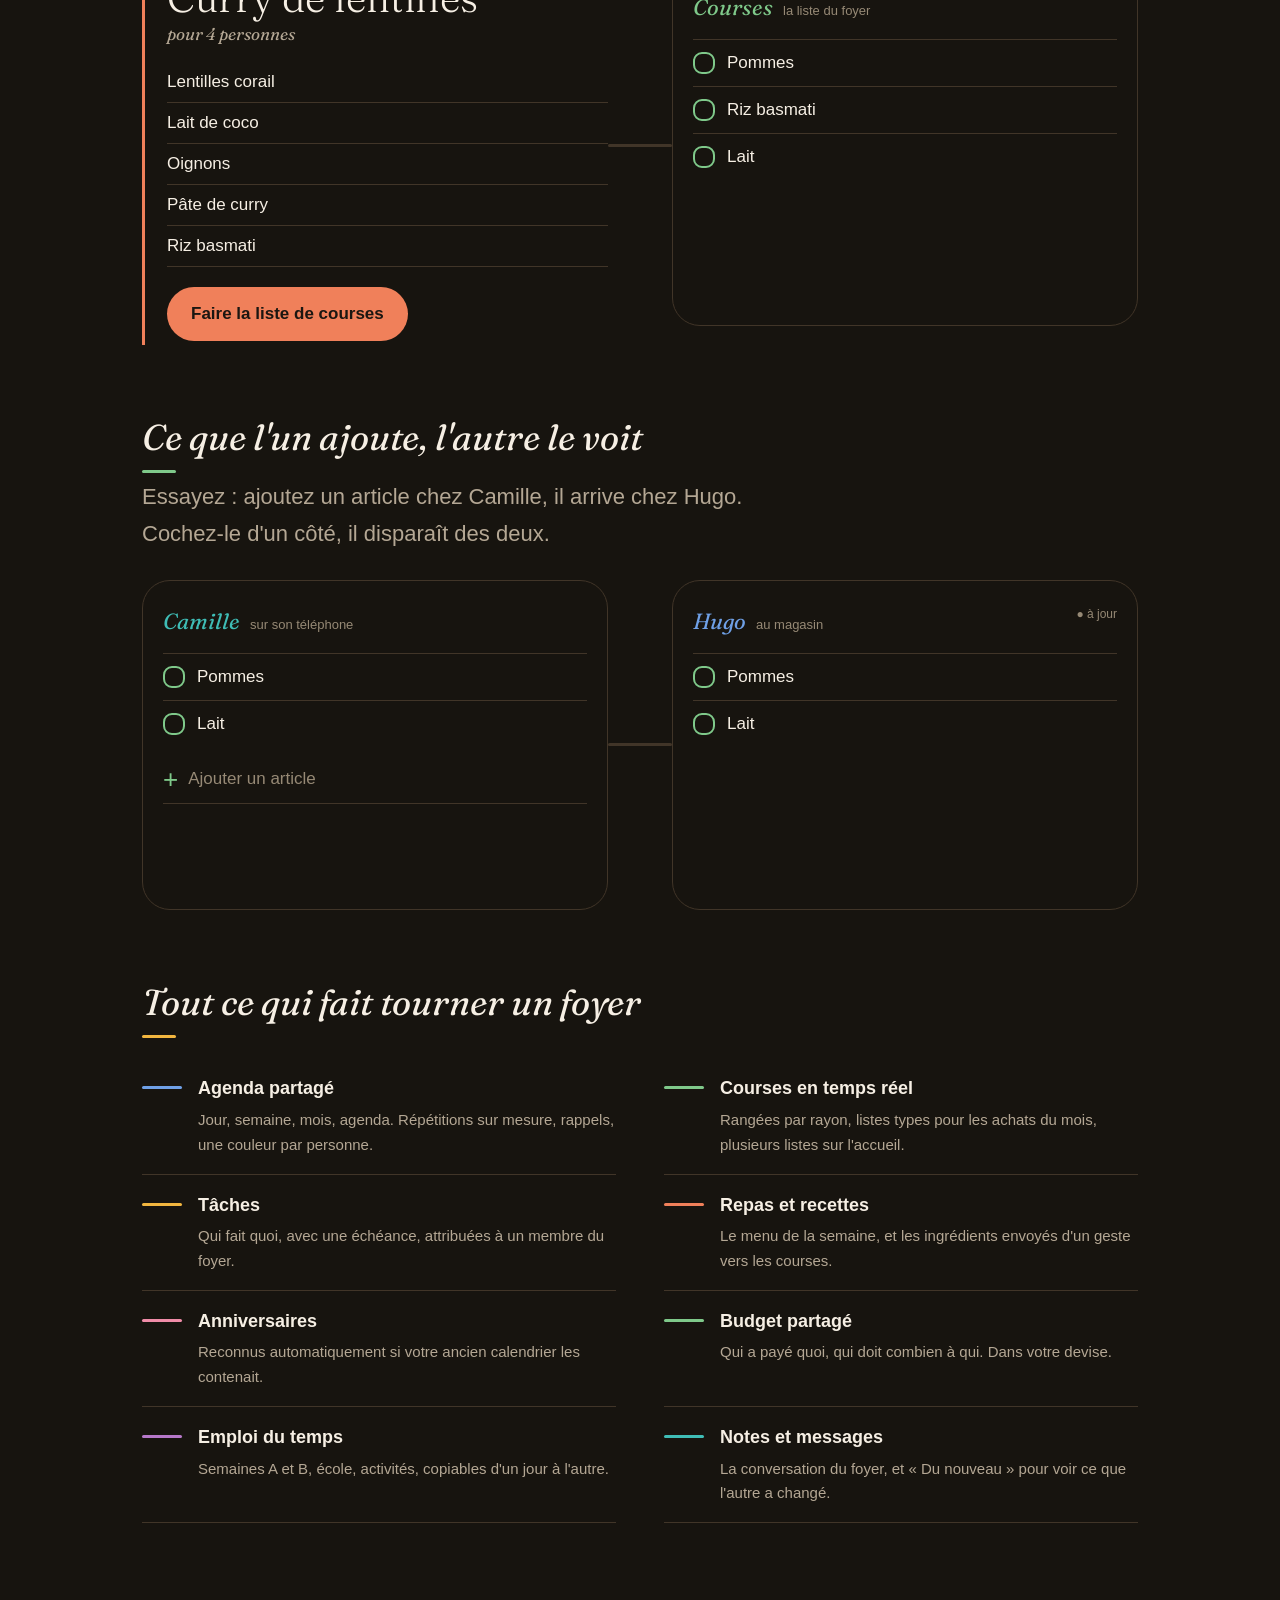
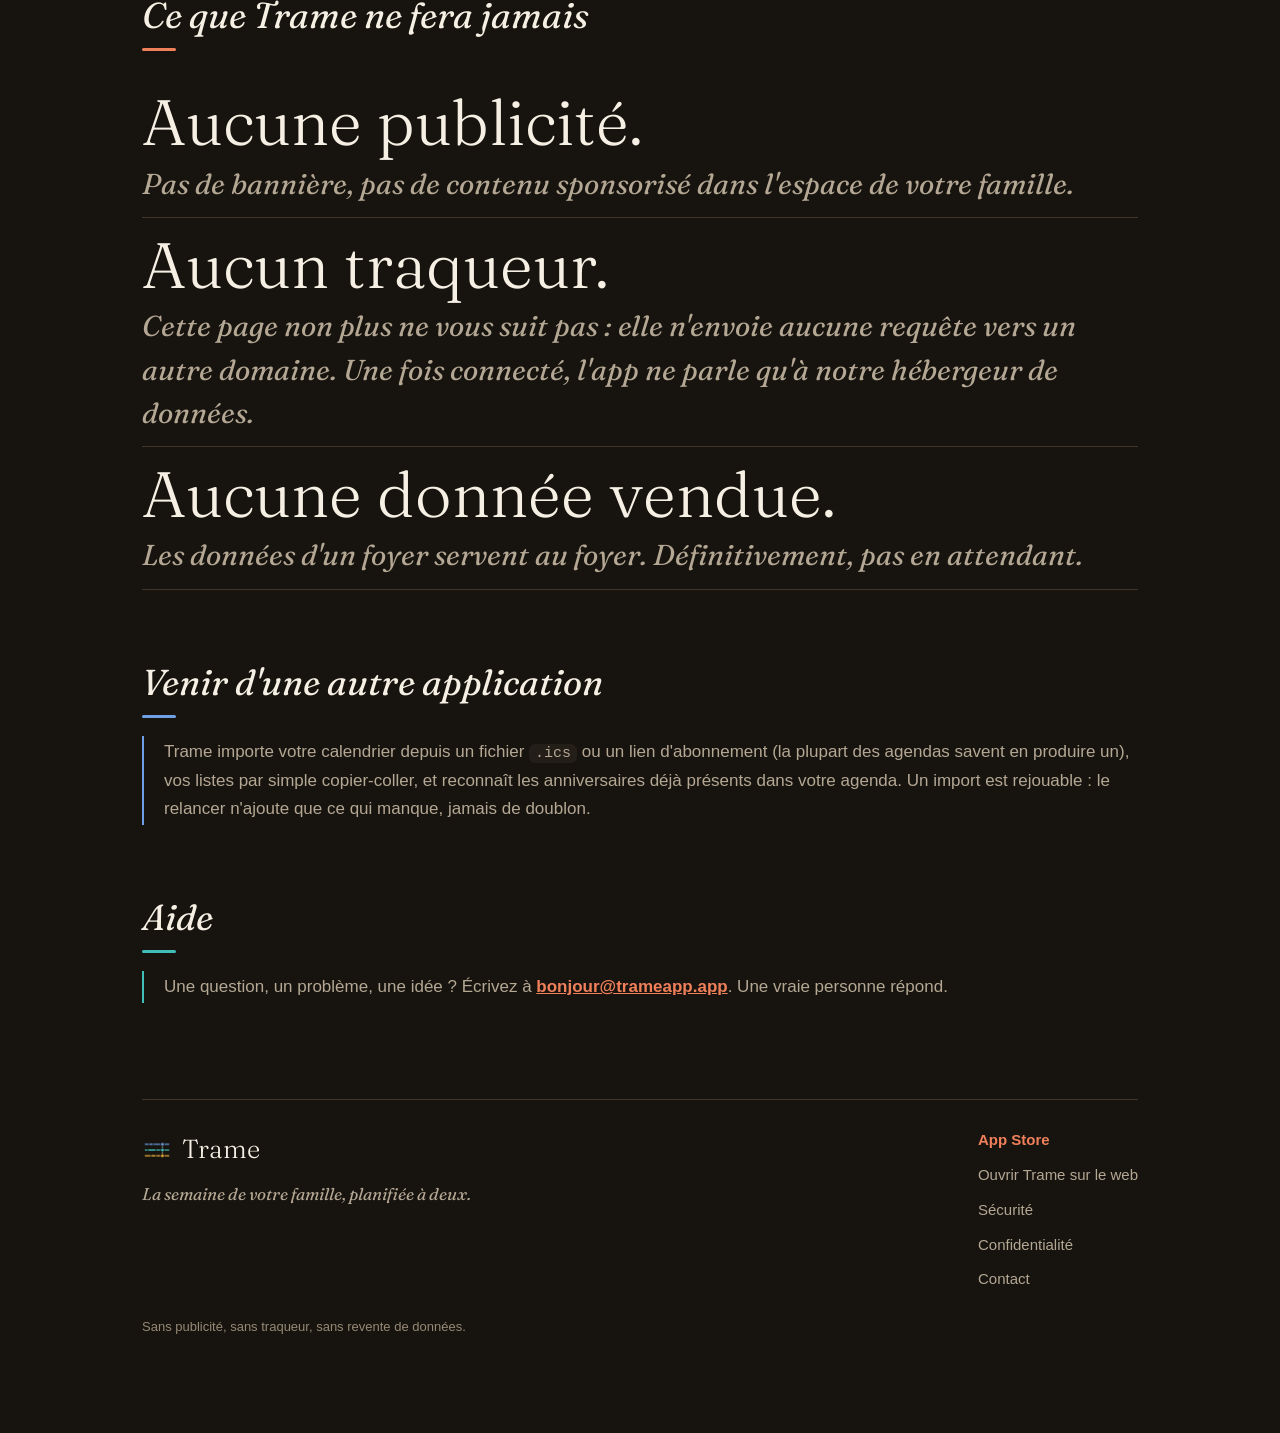
==== commit 35e4de52: "Mise Ã  jour du site" ====
--- a/index.html
+++ b/index.html
@@ -22,7 +22,7 @@
         <a href="/securite">Sécurité</a>
         <a href="/confidentialite">Confidentialité</a>
         <a href="#aide">Aide</a>
-        <a href="https://apps.apple.com/app/id6818599674" class="nav-app">Télécharger</a>
+        <a data-appstore href="https://apps.apple.com/fr/app/id6818599674" class="nav-app">Télécharger</a>
       </nav>
     </header>
 
@@ -45,7 +45,7 @@
         endroit. Ce que l'un ajoute, l'autre le voit aussitôt.
       </p>
       <div class="boutons">
-        <a class="bouton" href="https://apps.apple.com/app/id6818599674">Télécharger sur l’App Store</a>
+        <a class="bouton" data-appstore href="https://apps.apple.com/fr/app/id6818599674">Télécharger sur l’App Store</a>
         <a class="bouton secondaire" href="/app">Ouvrir sur le web</a>
         <a class="bouton secondaire" href="#visite">Voir une journée</a>
         <a class="bouton secondaire" href="/securite">Comment vos données sont protégées</a>
@@ -247,7 +247,7 @@
         <p class="pied-devise">La semaine de votre famille, planifiée à deux.</p>
       </div>
       <nav class="pied-liens" aria-label="Pied de page">
-        <a href="https://apps.apple.com/app/id6818599674">App Store</a>
+        <a data-appstore href="https://apps.apple.com/fr/app/id6818599674">App Store</a>
         <a href="/app">Ouvrir Trame sur le web</a>
         <a href="/securite">Sécurité</a>
         <a href="/confidentialite">Confidentialité</a>
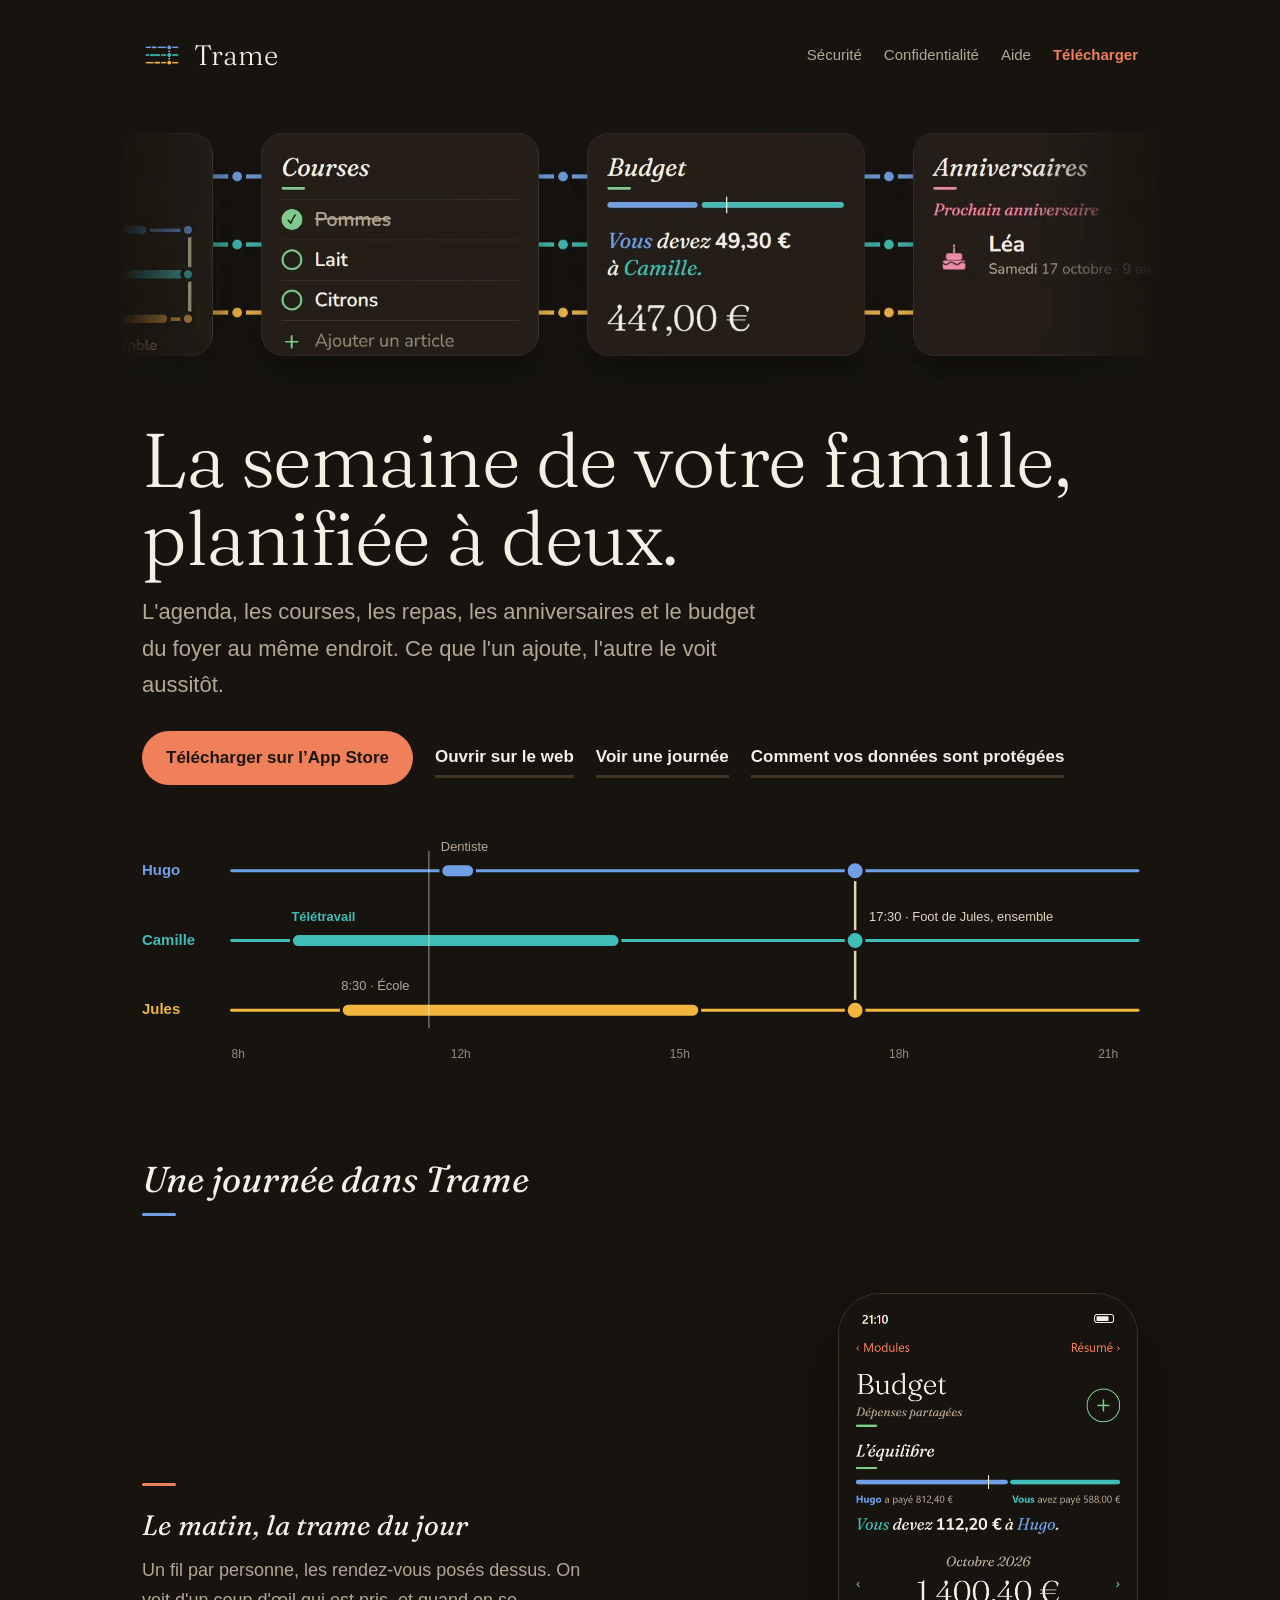
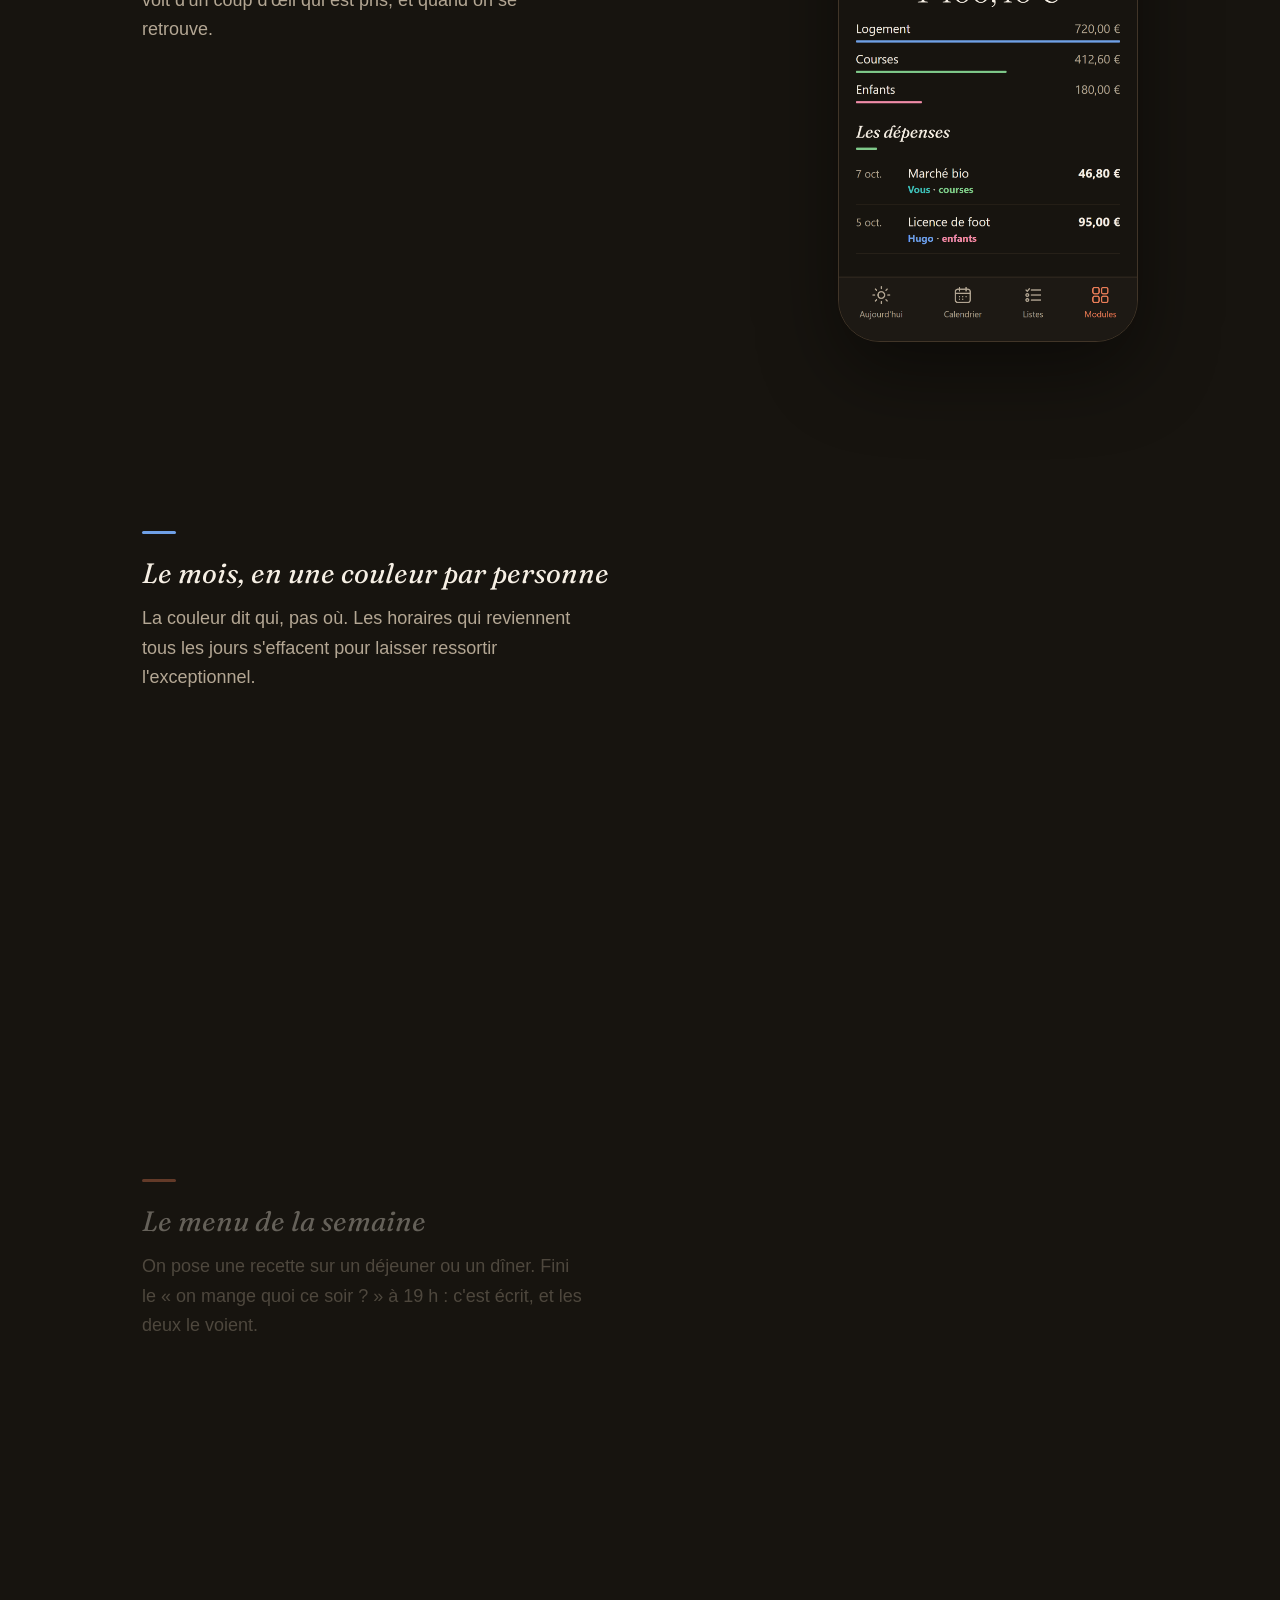
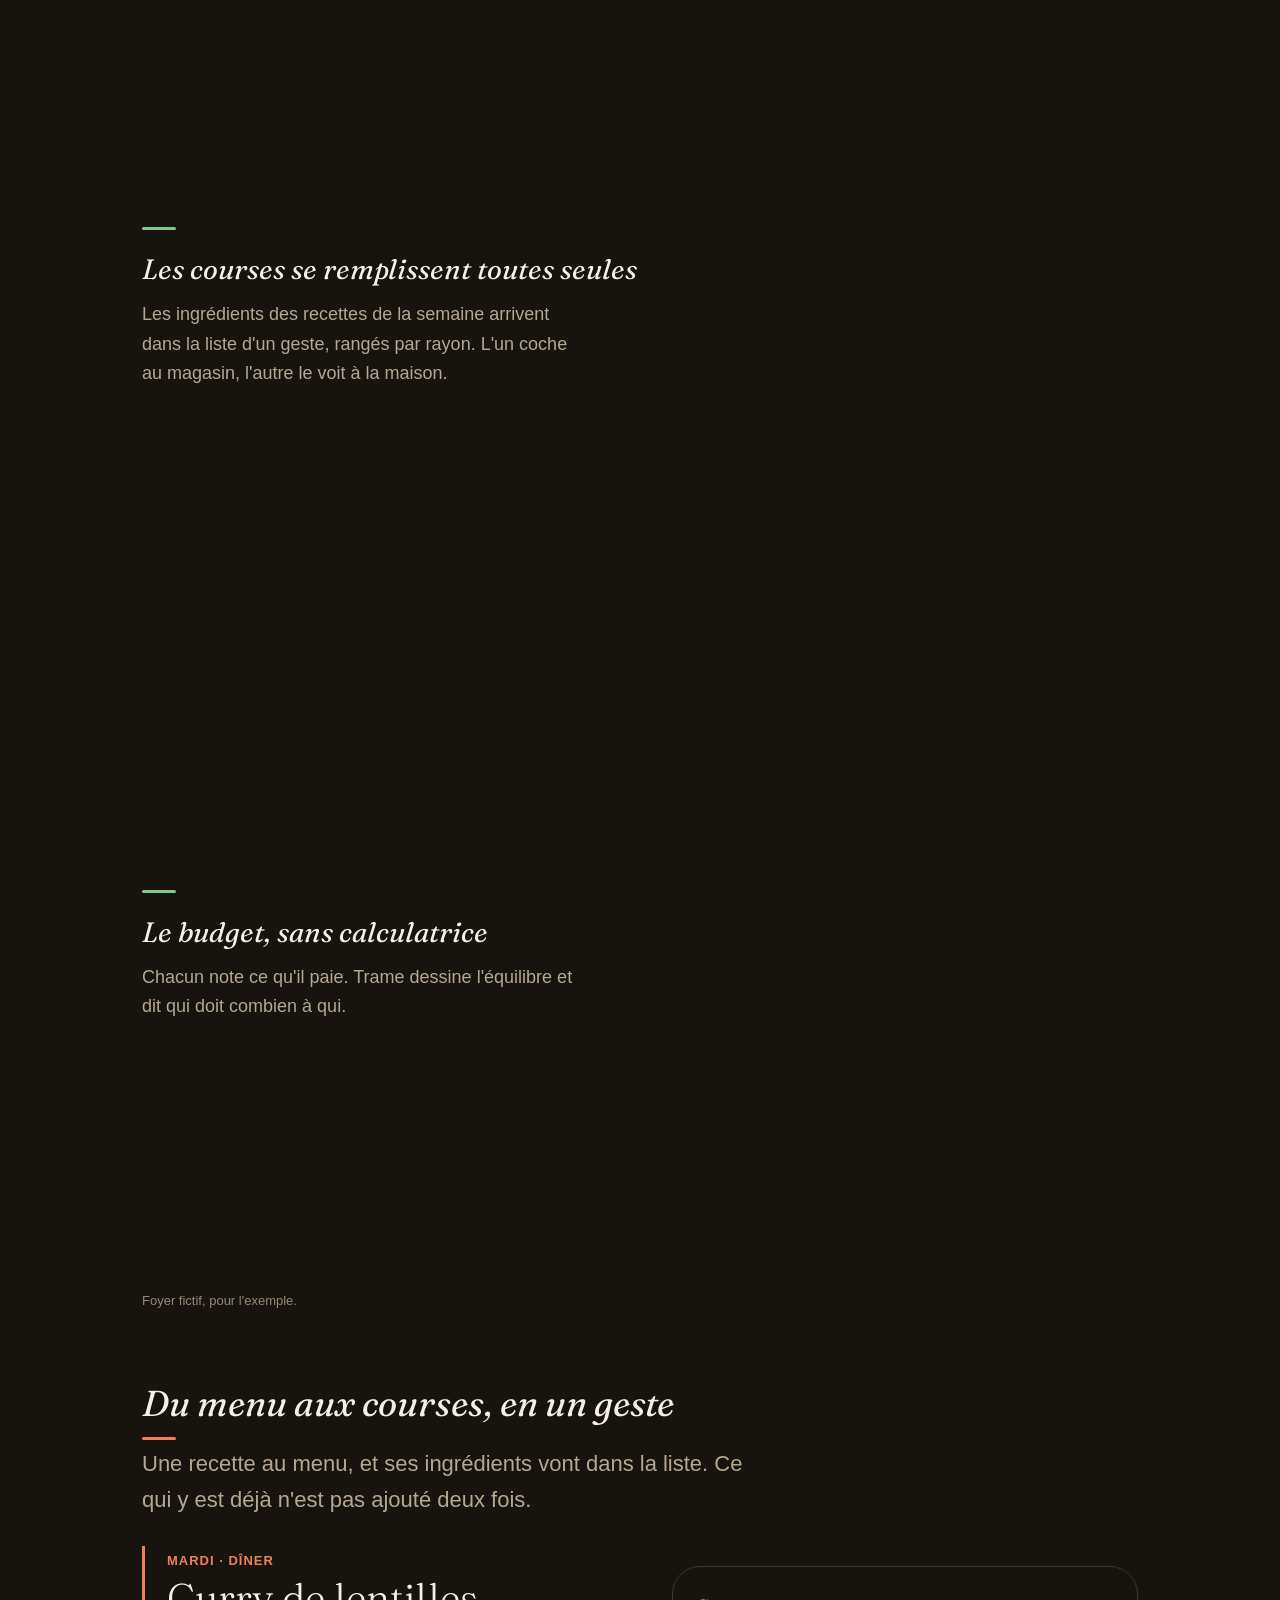
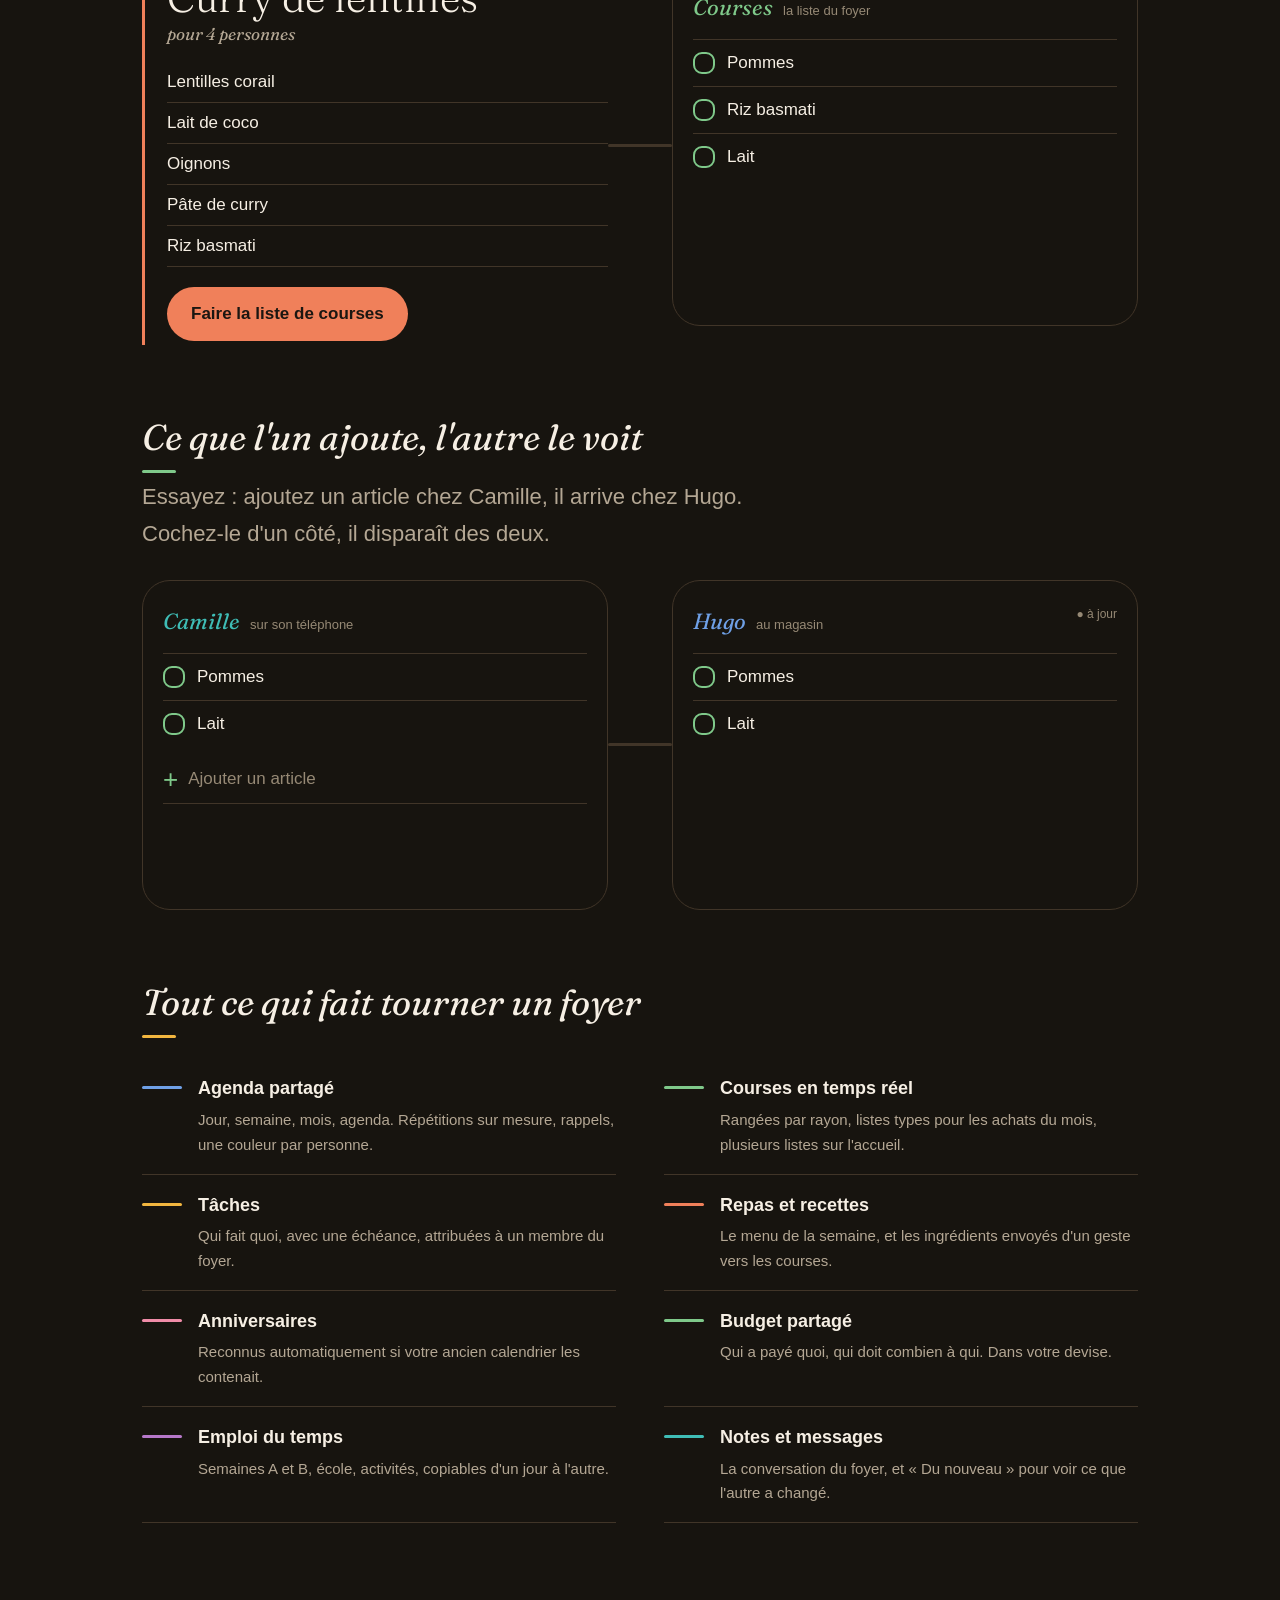
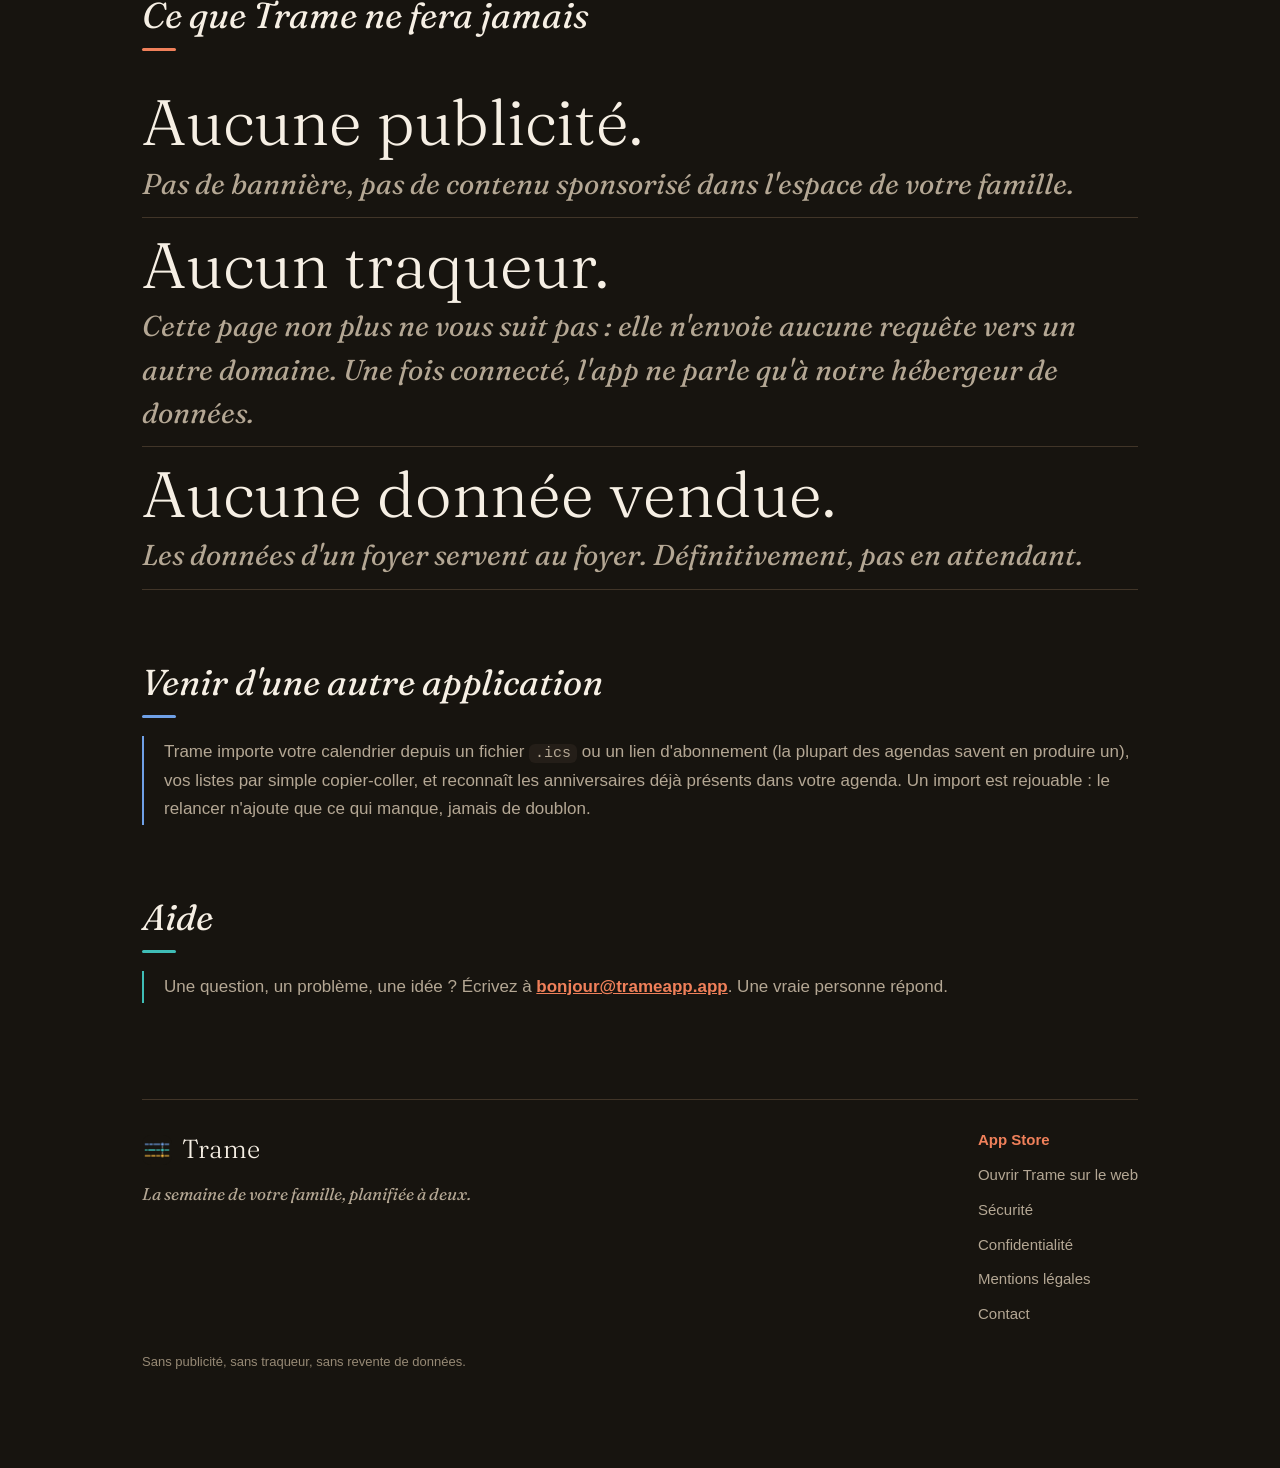
==== commit 4dbea264: "Mise Ã  jour du site" ====
--- a/index.html
+++ b/index.html
@@ -251,6 +251,7 @@
         <a href="/app">Ouvrir Trame sur le web</a>
         <a href="/securite">Sécurité</a>
         <a href="/confidentialite">Confidentialité</a>
+        <a href="/mentions-legales">Mentions légales</a>
         <a href="mailto:bonjour@trameapp.app">Contact</a>
       </nav>
       <p class="pied-mention">Sans publicité, sans traqueur, sans revente de données.</p>
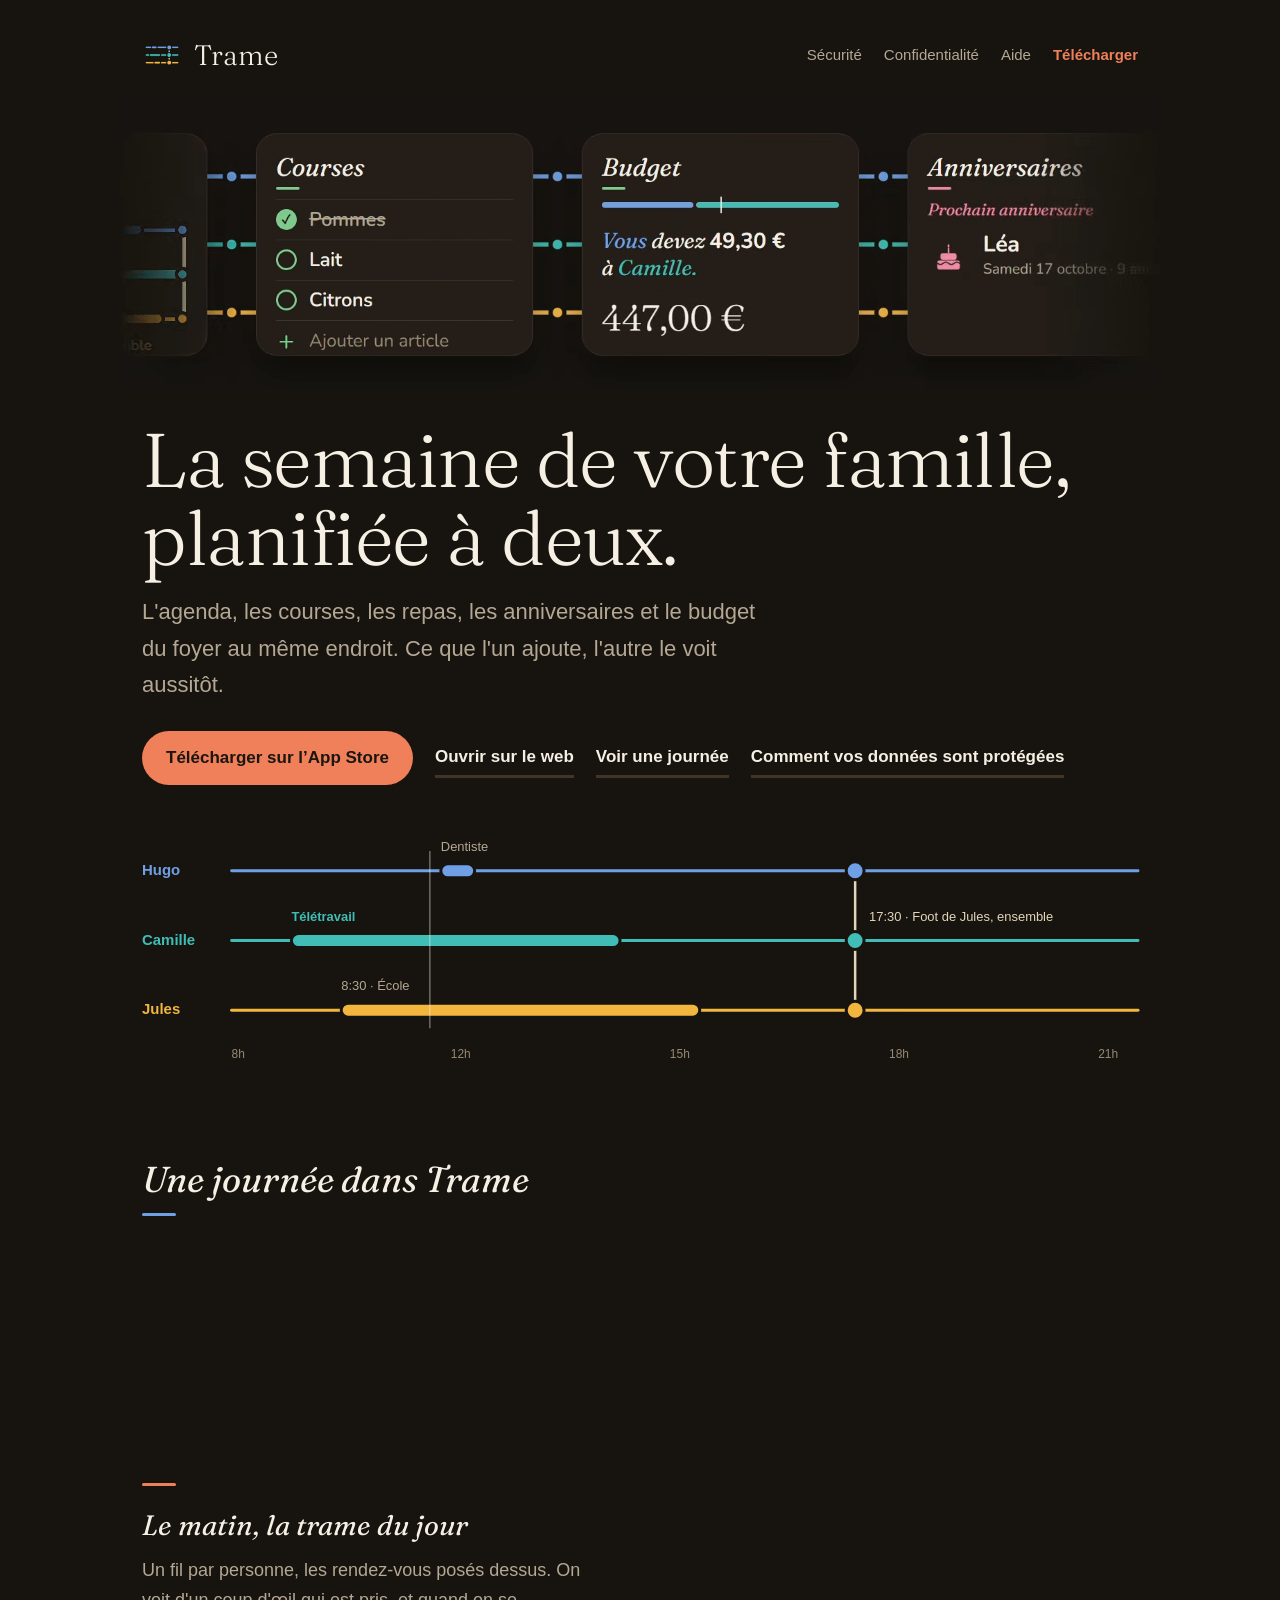
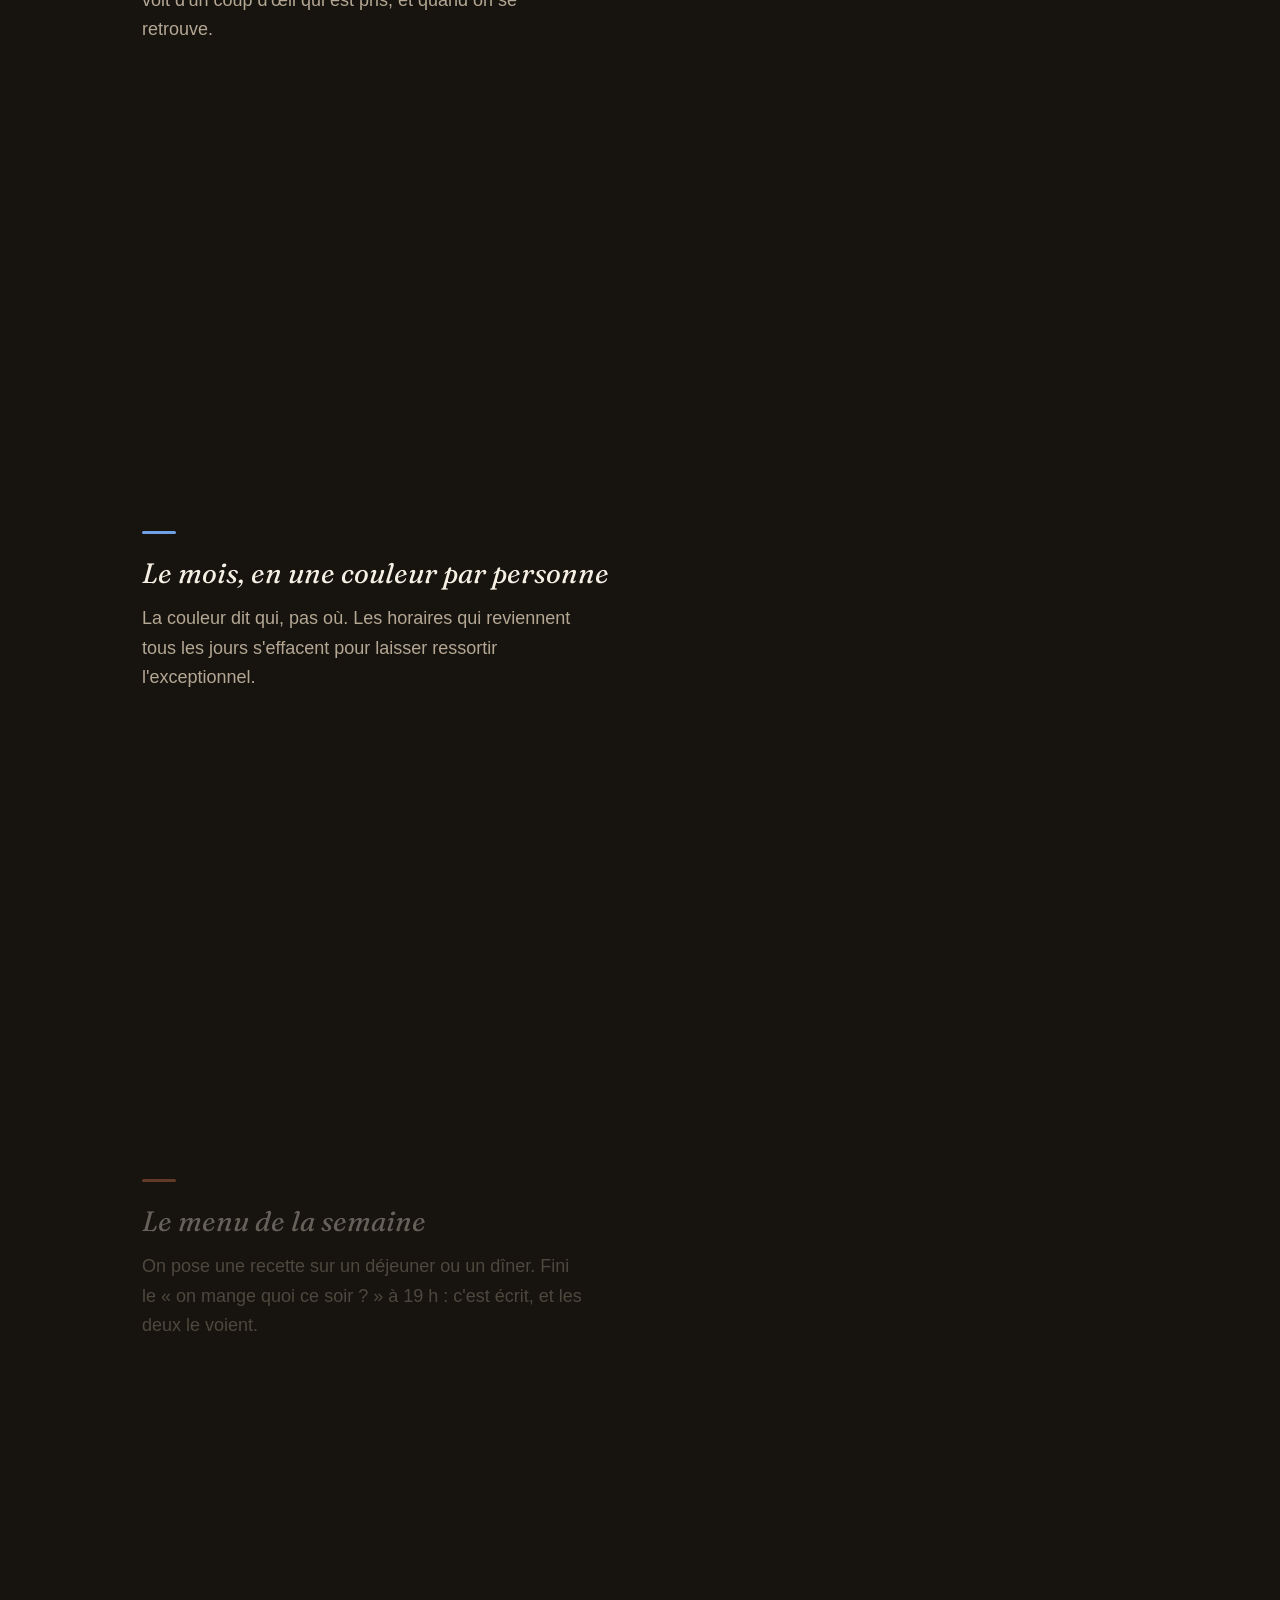
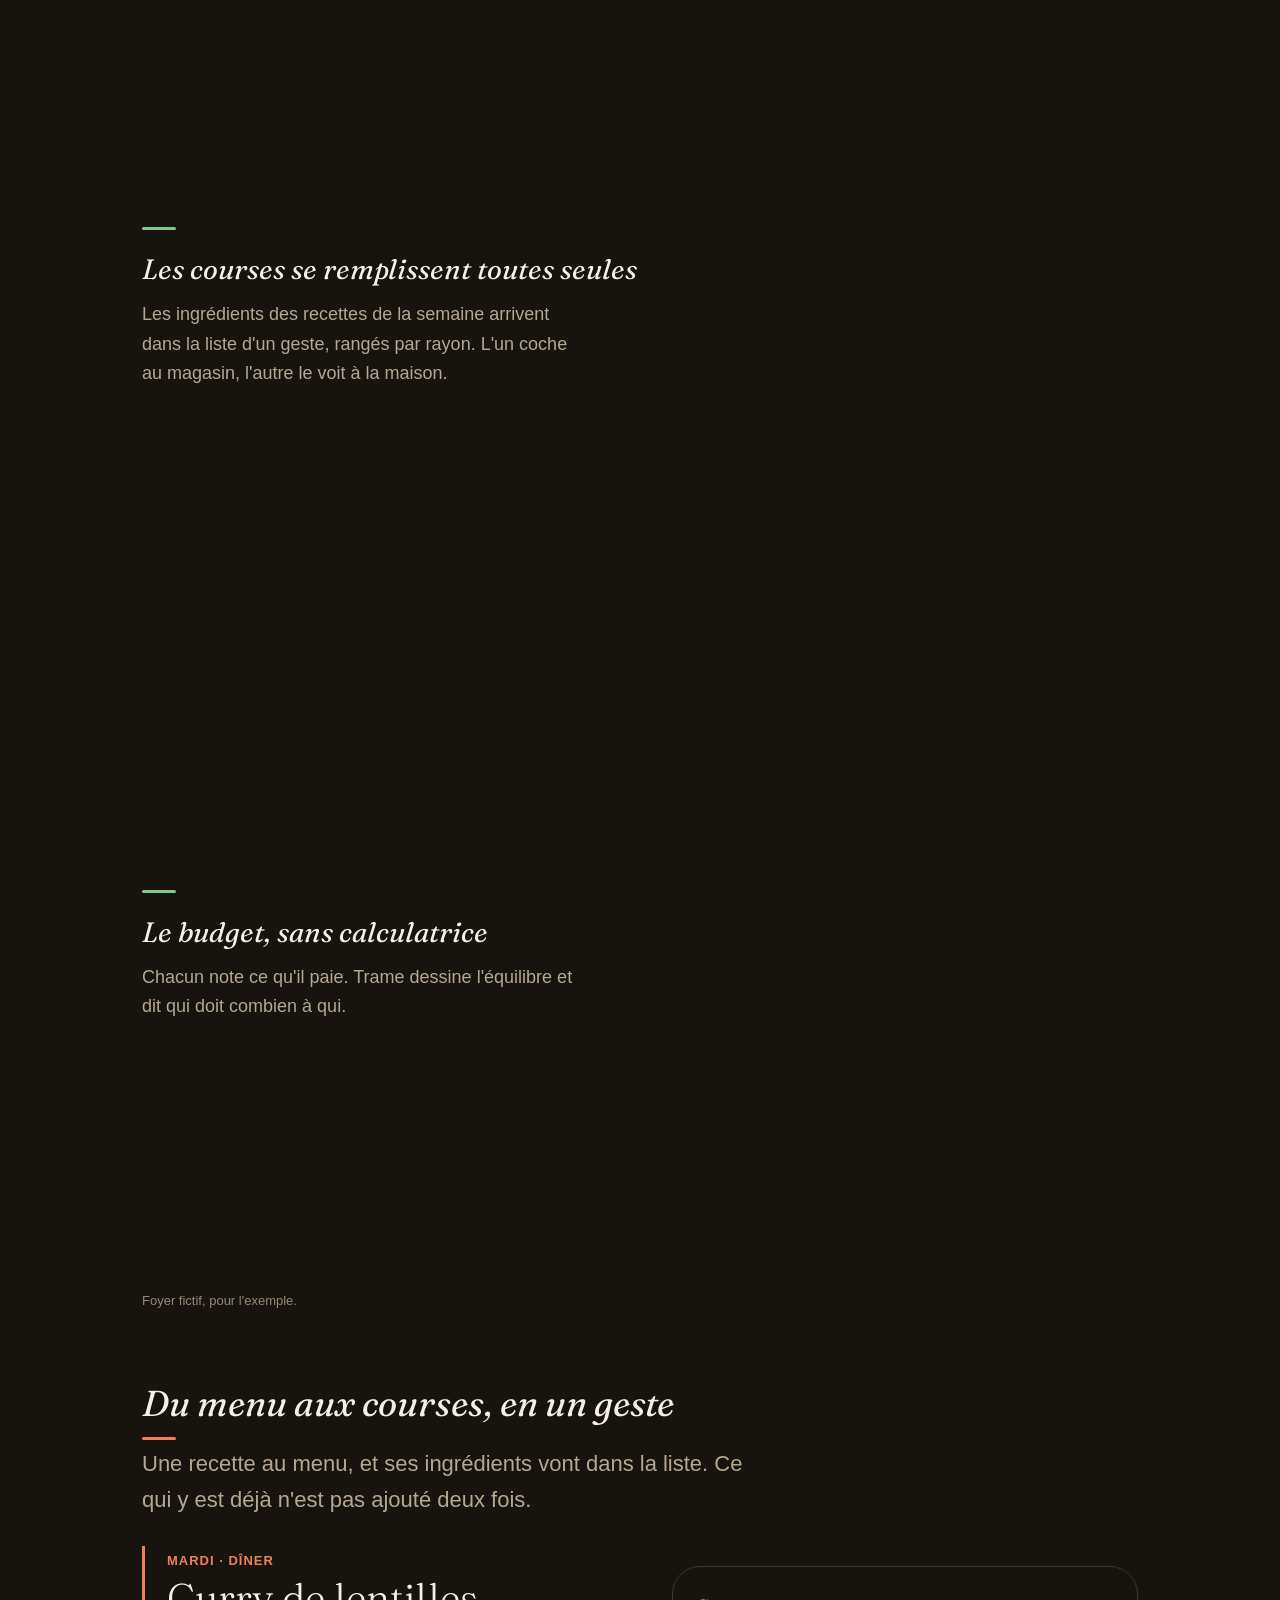
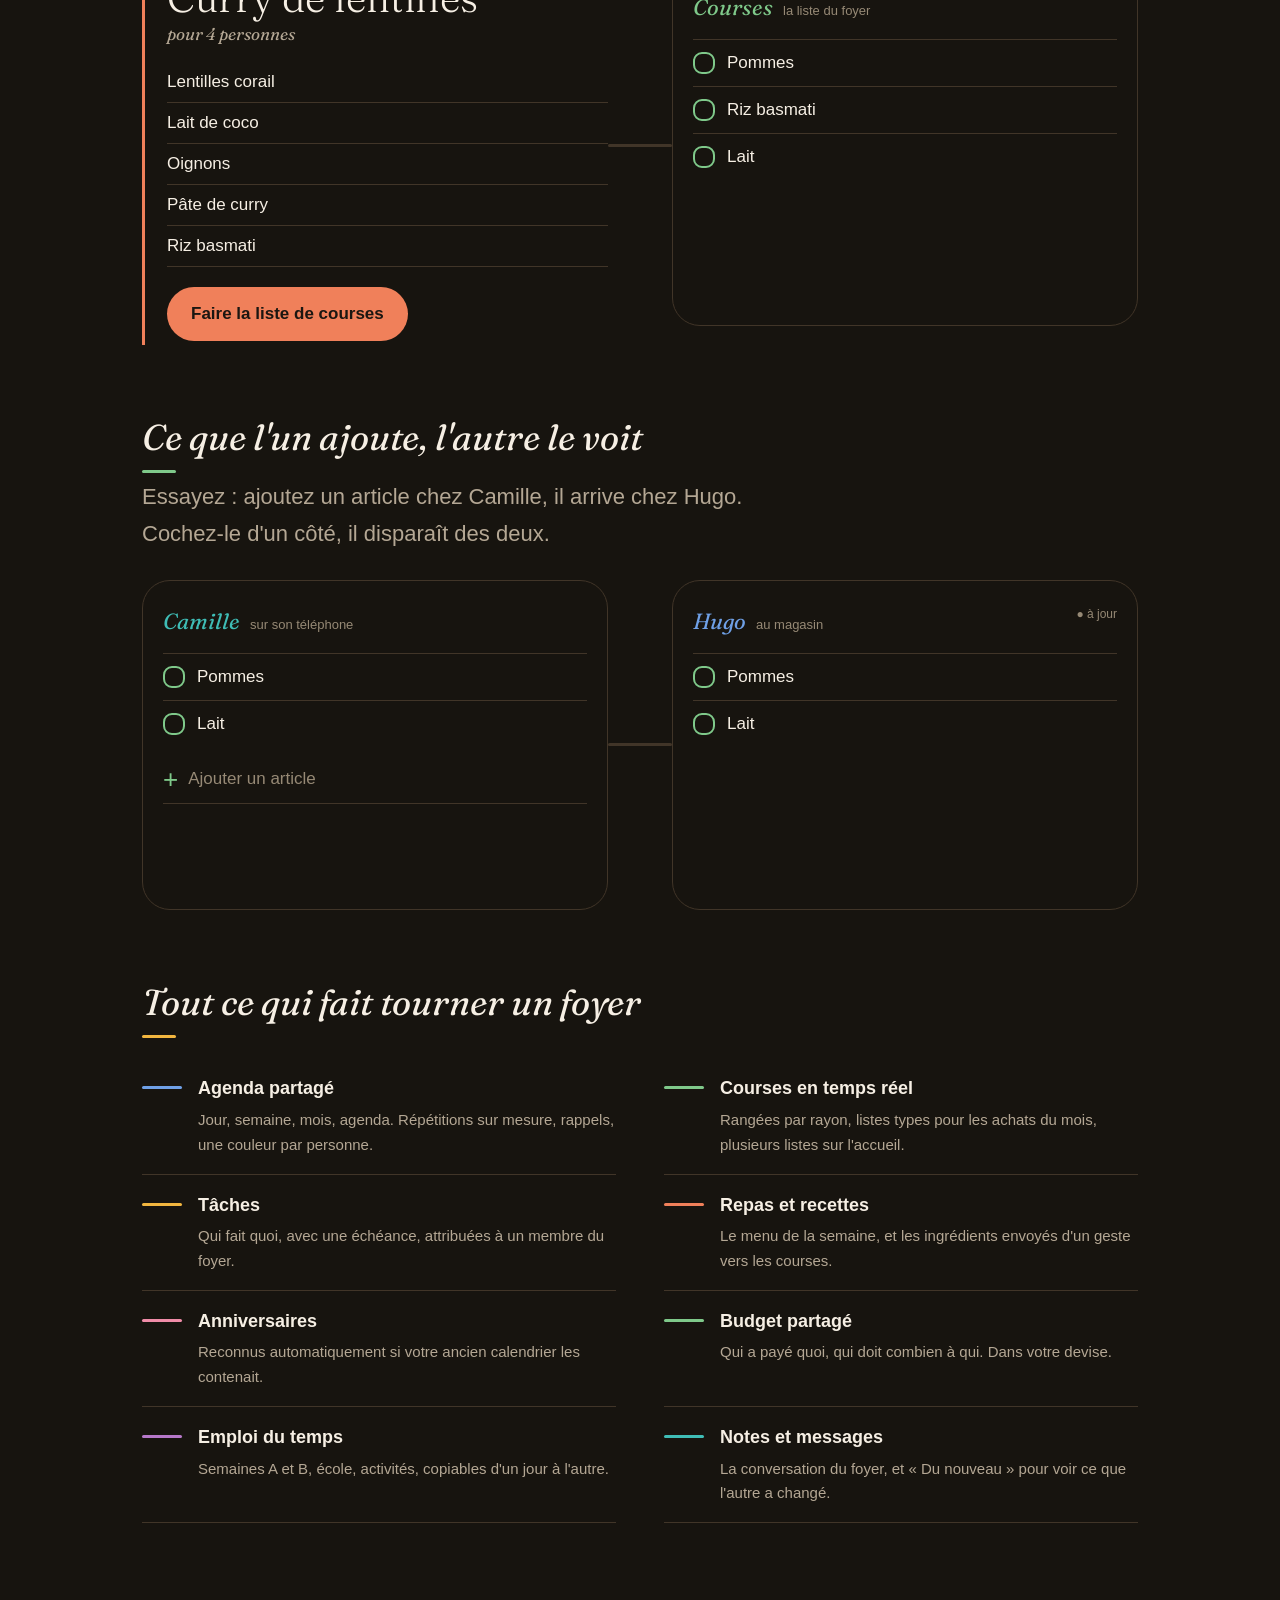
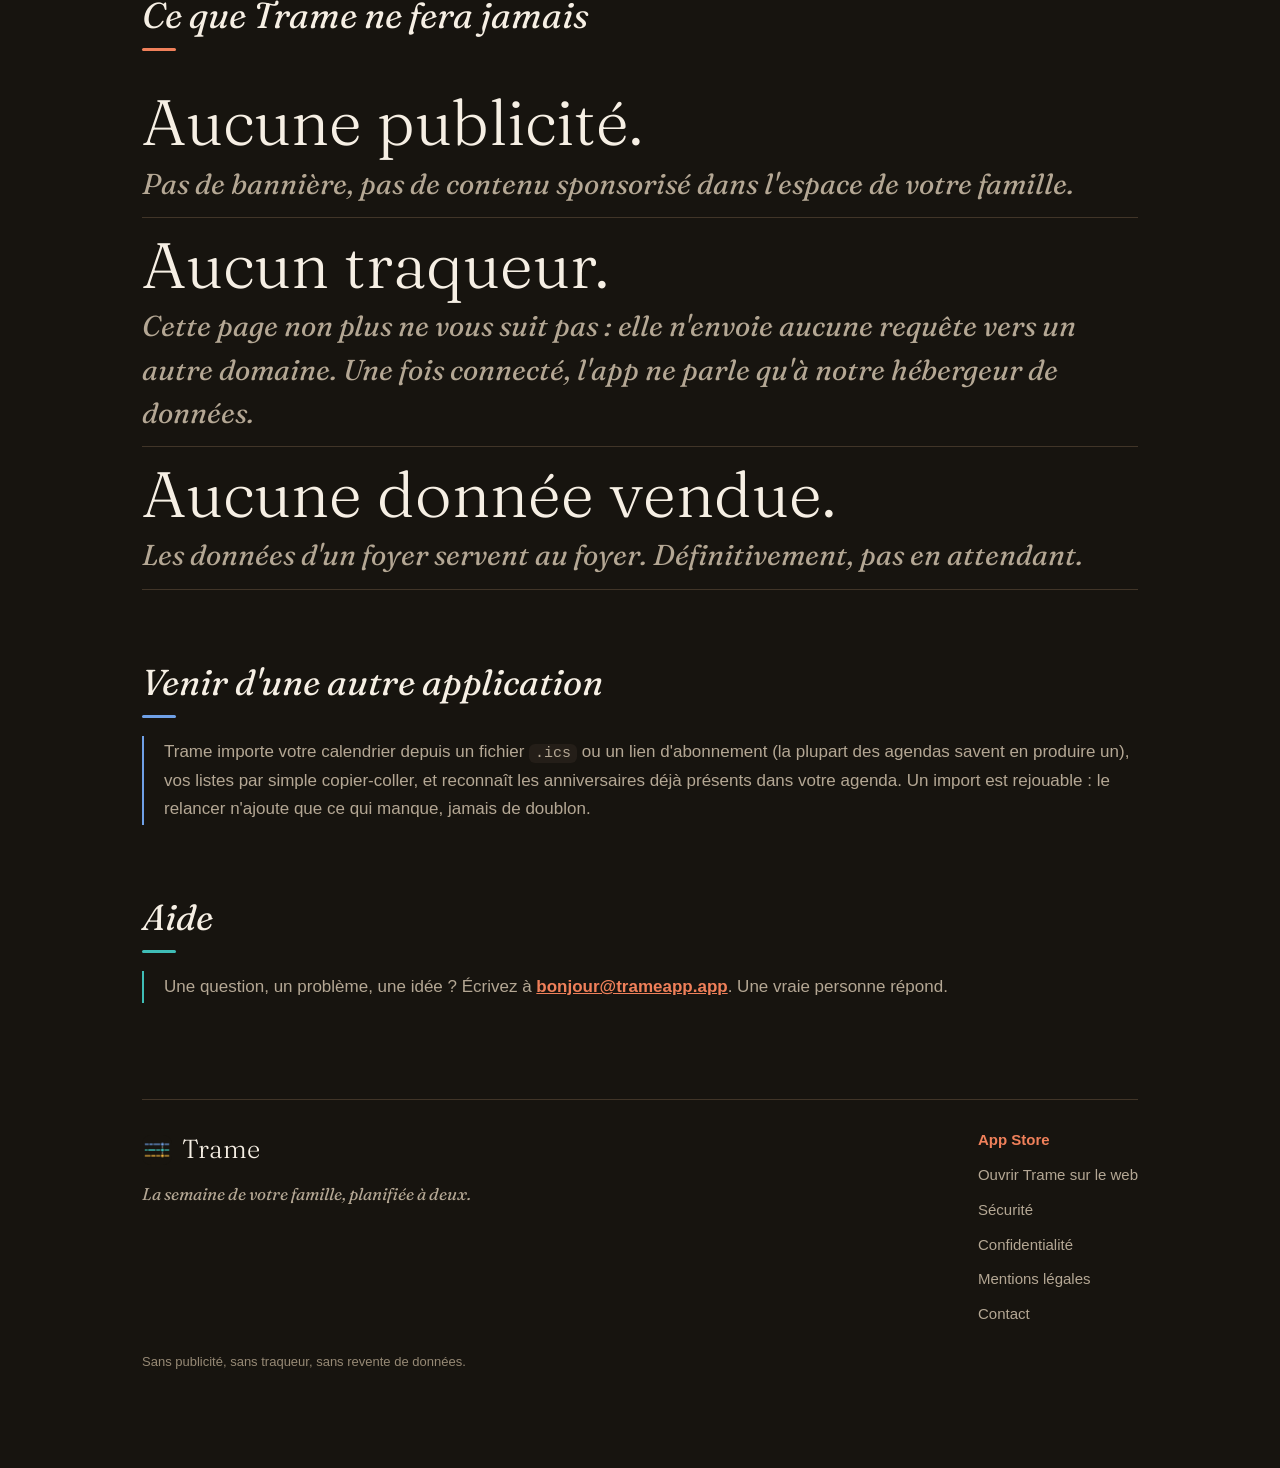
==== commit 561b4830: "Mise Ã  jour du site" ====
--- a/index.html
+++ b/index.html
@@ -31,7 +31,7 @@
          Foyer fictif. Ne se lance pas si « réduire les animations » est activé
          (site.js), et se met en pause hors de l'écran. -->
     <div class="boucle" aria-hidden="true">
-      <video autoplay muted loop playsinline preload="auto" poster="media/boucle.jpg" width="1500" height="520" tabindex="-1">
+      <video autoplay muted loop playsinline preload="metadata" poster="media/boucle.jpg" width="1500" height="520" tabindex="-1">
         <source src="media/boucle.webm" type="video/webm">
         <source src="media/boucle.mp4" type="video/mp4">
       </video>
@@ -118,40 +118,40 @@
           <div class="fil-etape" style="background: var(--terracotta)"></div>
           <h3>Le matin, la trame du jour</h3>
           <p>Un fil par personne, les rendez-vous posés dessus. On voit d'un coup d'œil qui est pris, et quand on se retrouve.</p>
-          <img class="ecran-mobile" src="captures/ecran-aujourdhui.png" alt="Écran Aujourd'hui de Trame" loading="lazy">
+          <img class="ecran-mobile" width="600" height="1298" decoding="async" src="captures/ecran-aujourdhui.webp" alt="Écran Aujourd'hui de Trame" loading="lazy">
         </div>
         <div class="etape" data-ecran="1">
           <div class="fil-etape" style="background: var(--ardoise)"></div>
           <h3>Le mois, en une couleur par personne</h3>
           <p>La couleur dit qui, pas où. Les horaires qui reviennent tous les jours s'effacent pour laisser ressortir l'exceptionnel.</p>
-          <img class="ecran-mobile" src="captures/ecran-calendrier.png" alt="Calendrier du mois dans Trame" loading="lazy">
+          <img class="ecran-mobile" width="600" height="1298" decoding="async" src="captures/ecran-calendrier.webp" alt="Calendrier du mois dans Trame" loading="lazy">
         </div>
         <div class="etape" data-ecran="2">
           <div class="fil-etape" style="background: var(--terracotta)"></div>
           <h3>Le menu de la semaine</h3>
           <p>On pose une recette sur un déjeuner ou un dîner. Fini le « on mange quoi ce soir ? » à 19 h : c'est écrit, et les deux le voient.</p>
-          <img class="ecran-mobile" src="captures/ecran-repas.png" alt="Menu de la semaine dans Trame" loading="lazy">
+          <img class="ecran-mobile" width="600" height="1298" decoding="async" src="captures/ecran-repas.webp" alt="Menu de la semaine dans Trame" loading="lazy">
         </div>
         <div class="etape" data-ecran="3">
           <div class="fil-etape" style="background: var(--sauge)"></div>
           <h3>Les courses se remplissent toutes seules</h3>
           <p>Les ingrédients des recettes de la semaine arrivent dans la liste d'un geste, rangés par rayon. L'un coche au magasin, l'autre le voit à la maison.</p>
-          <img class="ecran-mobile" src="captures/ecran-courses.png" alt="Liste de courses dans Trame" loading="lazy">
+          <img class="ecran-mobile" width="600" height="1298" decoding="async" src="captures/ecran-courses.webp" alt="Liste de courses dans Trame" loading="lazy">
         </div>
         <div class="etape" data-ecran="4">
           <div class="fil-etape" style="background: var(--sauge)"></div>
           <h3>Le budget, sans calculatrice</h3>
           <p>Chacun note ce qu'il paie. Trame dessine l'équilibre et dit qui doit combien à qui.</p>
-          <img class="ecran-mobile" src="captures/ecran-budget.png" alt="Budget partagé dans Trame" loading="lazy">
+          <img class="ecran-mobile" width="600" height="1298" decoding="async" src="captures/ecran-budget.webp" alt="Budget partagé dans Trame" loading="lazy">
         </div>
       </div>
       <div class="telephone" aria-hidden="true">
         <div class="cadre">
-          <img class="montre" src="captures/ecran-aujourdhui.png" alt="">
-          <img src="captures/ecran-calendrier.png" alt="">
-          <img src="captures/ecran-repas.png" alt="">
-          <img src="captures/ecran-courses.png" alt="">
-          <img src="captures/ecran-budget.png" alt="">
+          <img class="montre" width="600" height="1298" decoding="async" loading="lazy" src="captures/ecran-aujourdhui.webp" alt="">
+          <img width="600" height="1298" decoding="async" loading="lazy" src="captures/ecran-calendrier.webp" alt="">
+          <img width="600" height="1298" decoding="async" loading="lazy" src="captures/ecran-repas.webp" alt="">
+          <img width="600" height="1298" decoding="async" loading="lazy" src="captures/ecran-courses.webp" alt="">
+          <img width="600" height="1298" decoding="async" loading="lazy" src="captures/ecran-budget.webp" alt="">
         </div>
       </div>
     </div>
--- a/style.css
+++ b/style.css
@@ -283,7 +283,7 @@
   }
   .etape.active { opacity: 1; transform: none; }
   .etape .ecran-mobile {
-    display: block; order: -1; width: 100%; border-radius: 34px; border: 1px solid var(--border);
+    display: block; order: -1; width: 100%; height: auto; border-radius: 34px; border: 1px solid var(--border);
     margin-bottom: 20px; box-shadow: 0 20px 50px rgba(0,0,0,.45);
   }
   .etape h3 { font-size: 24px; }
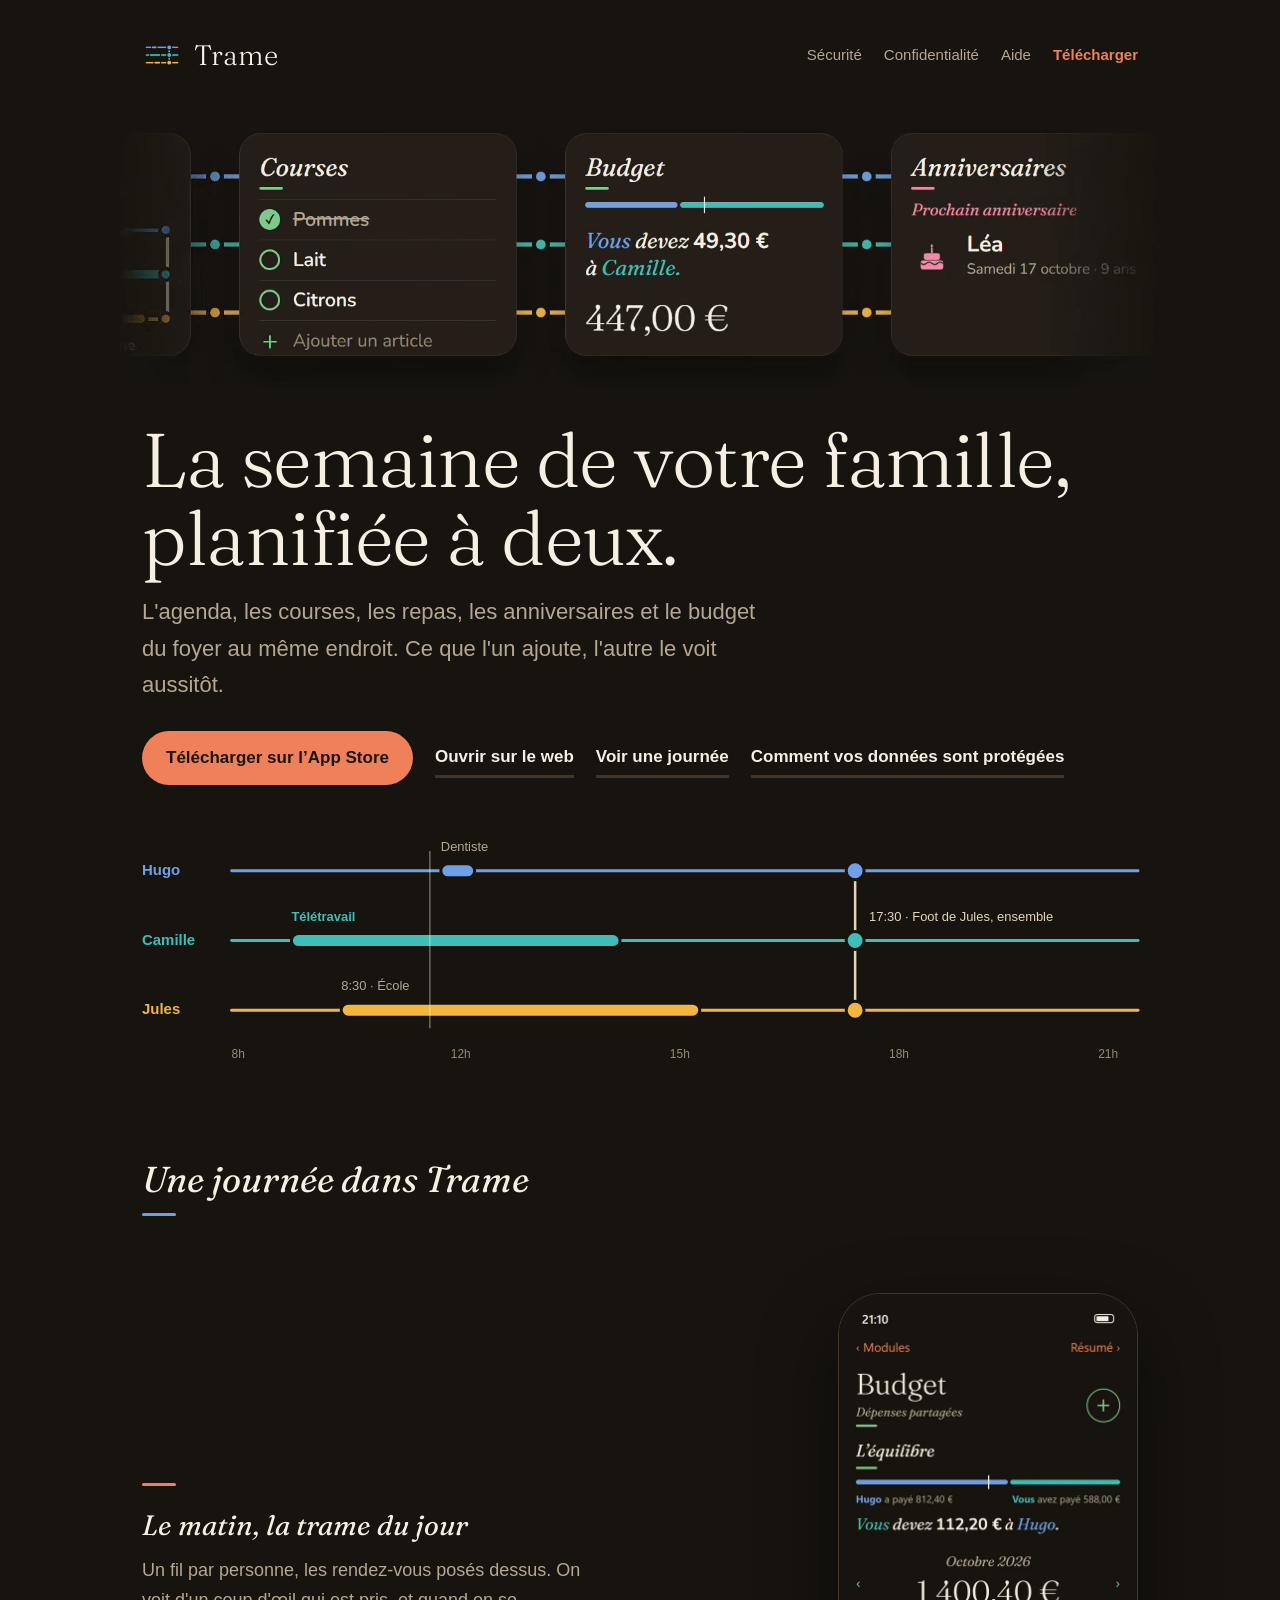
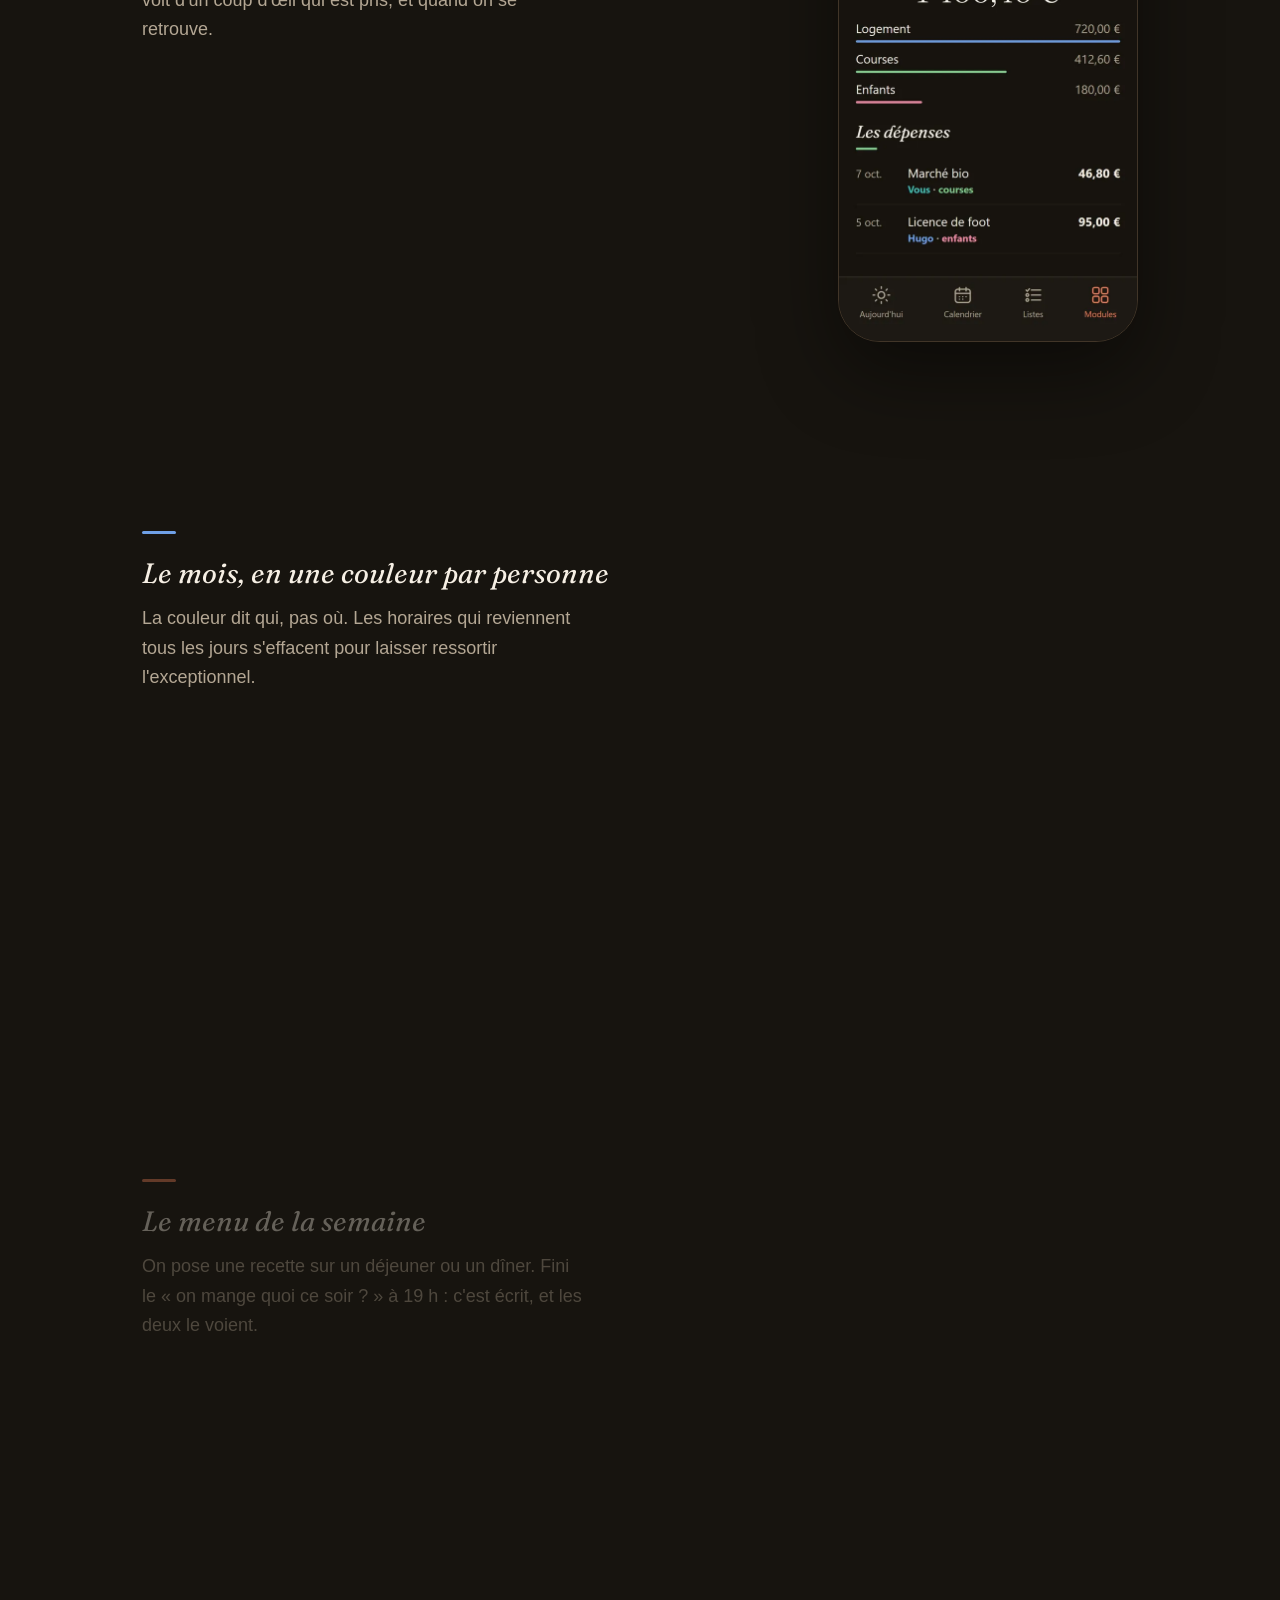
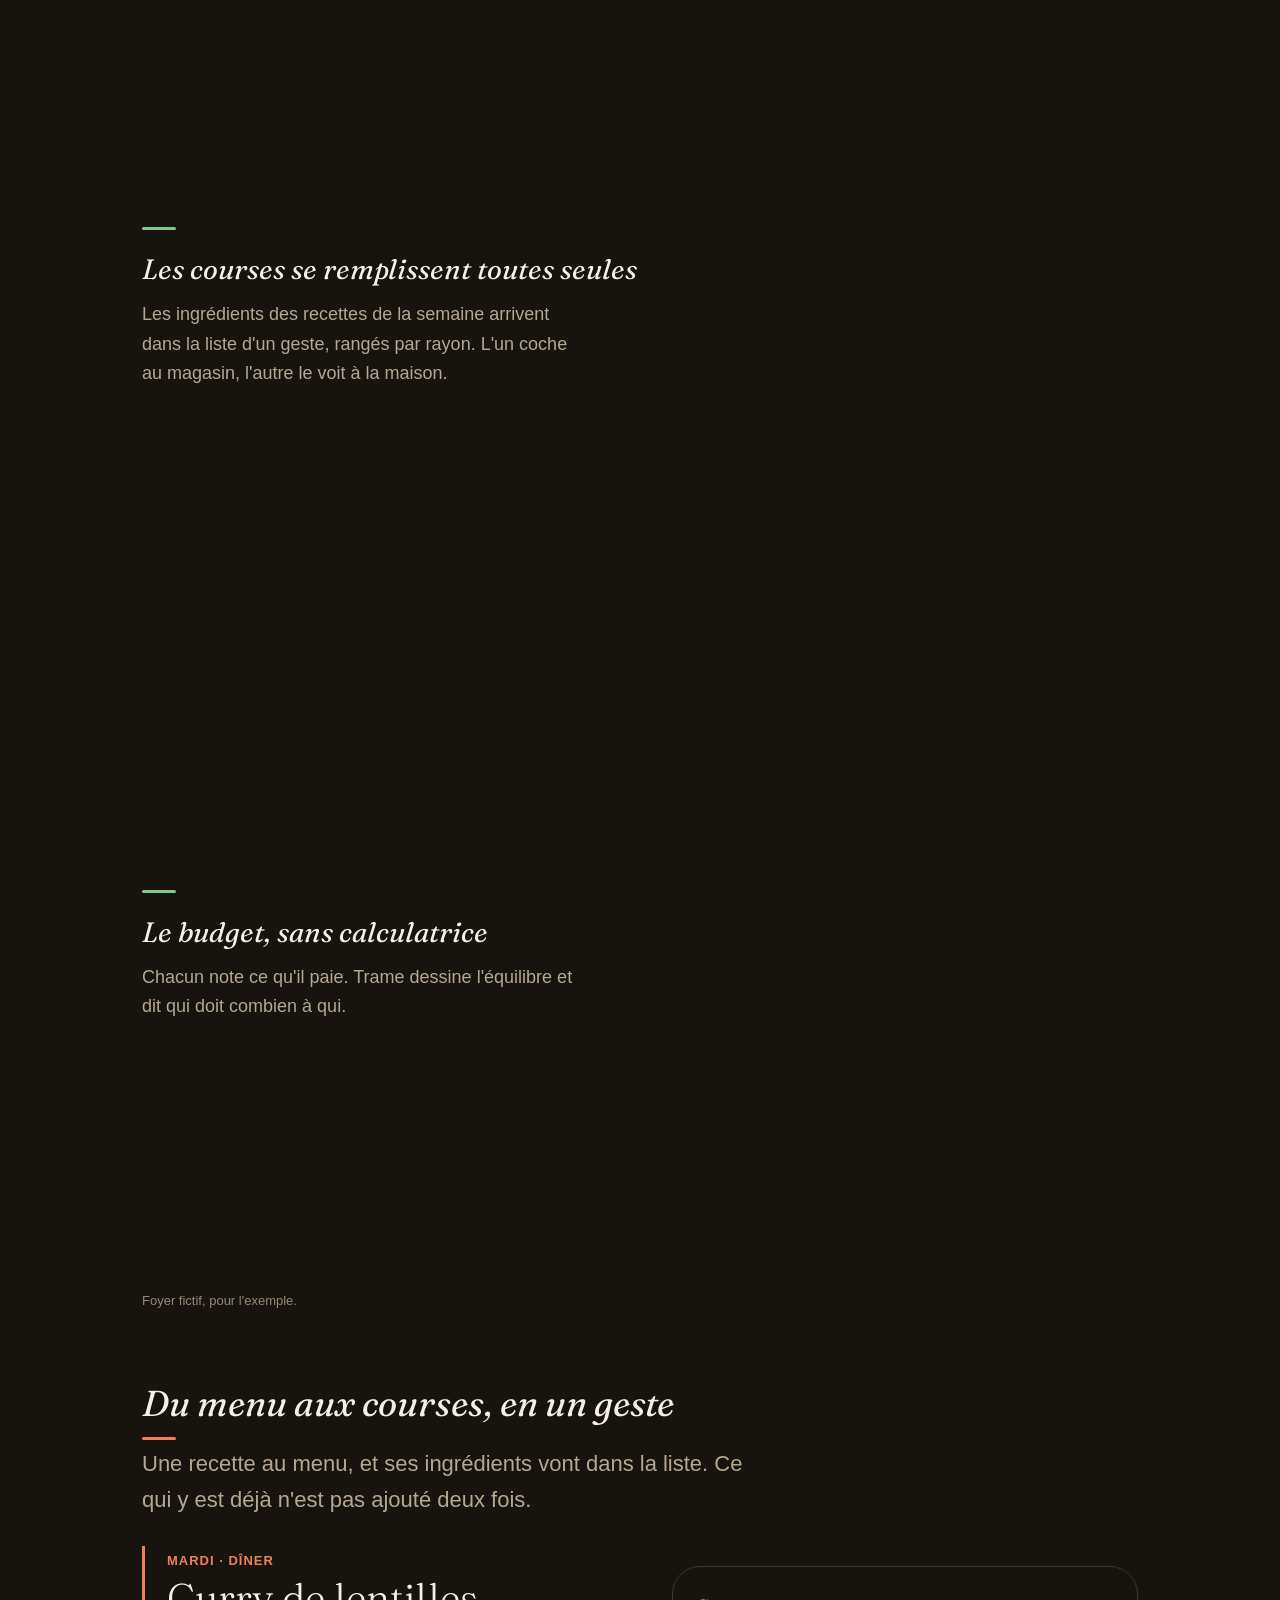
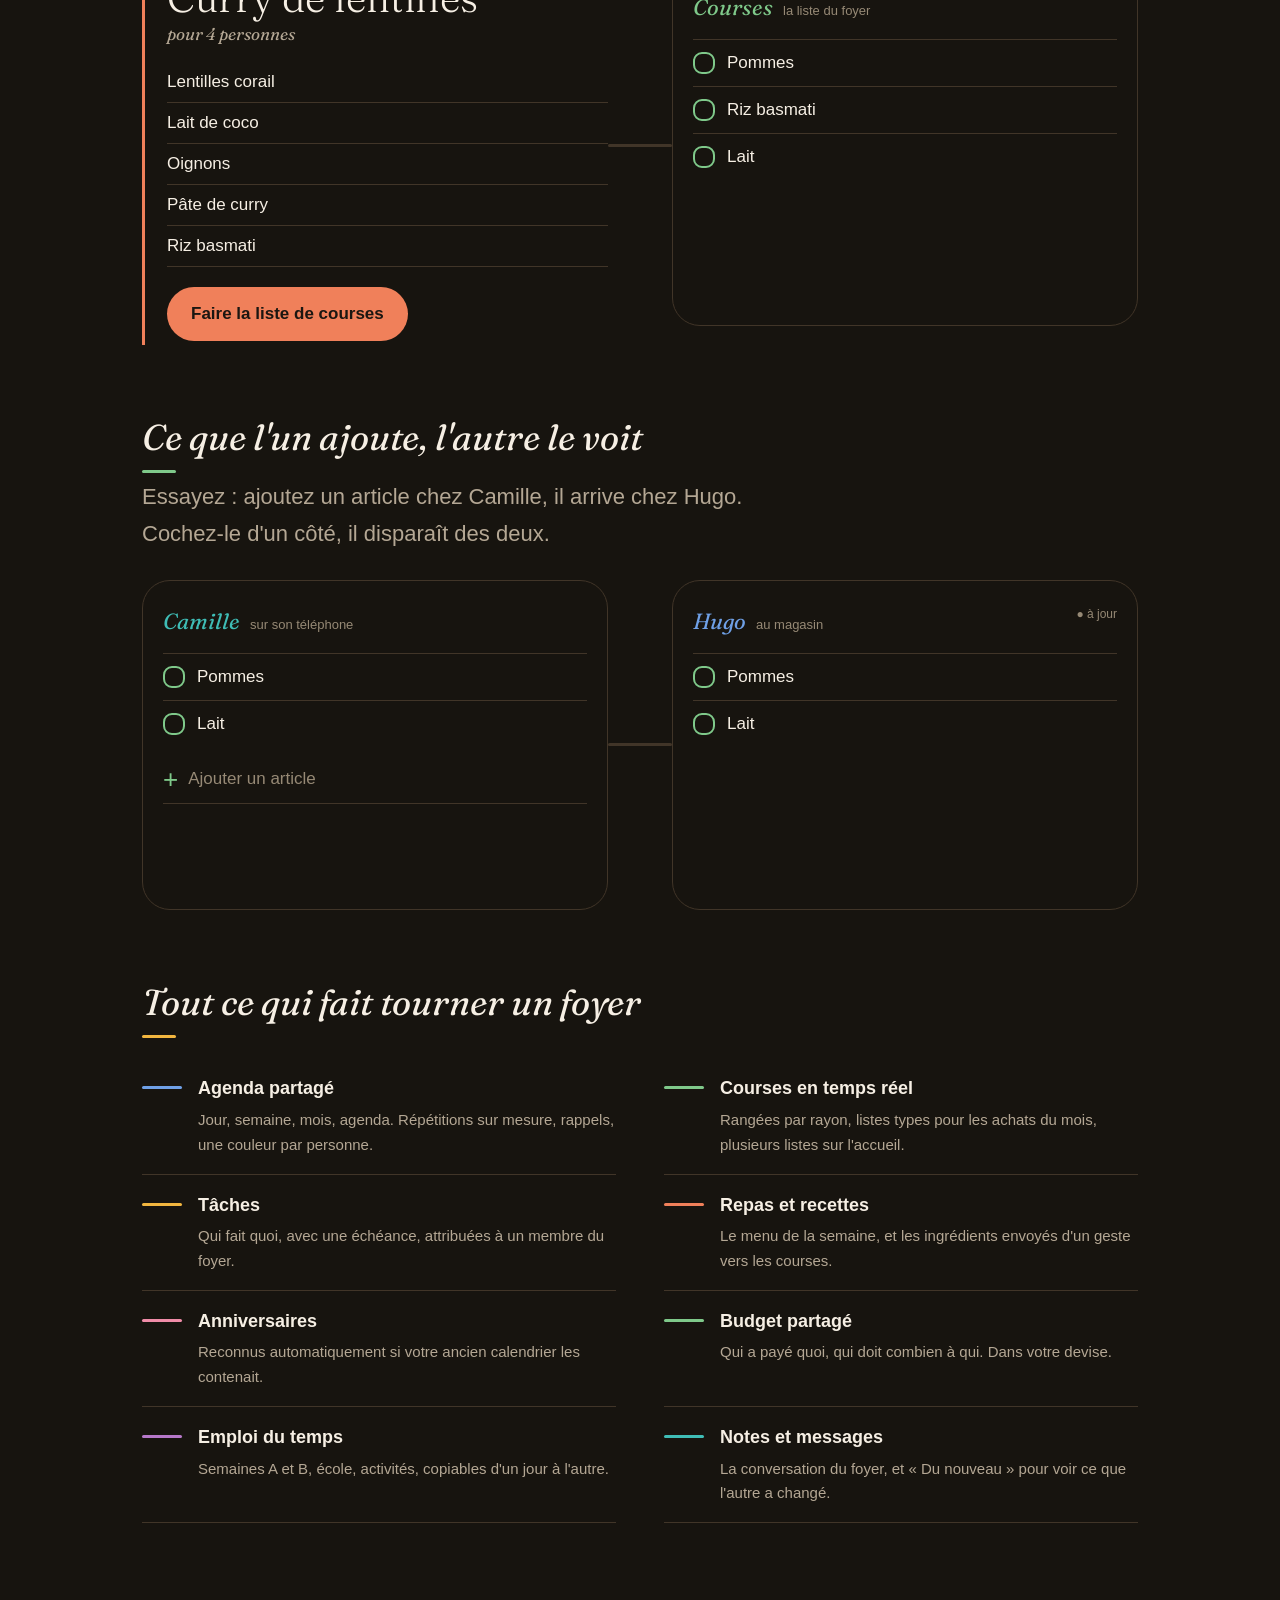
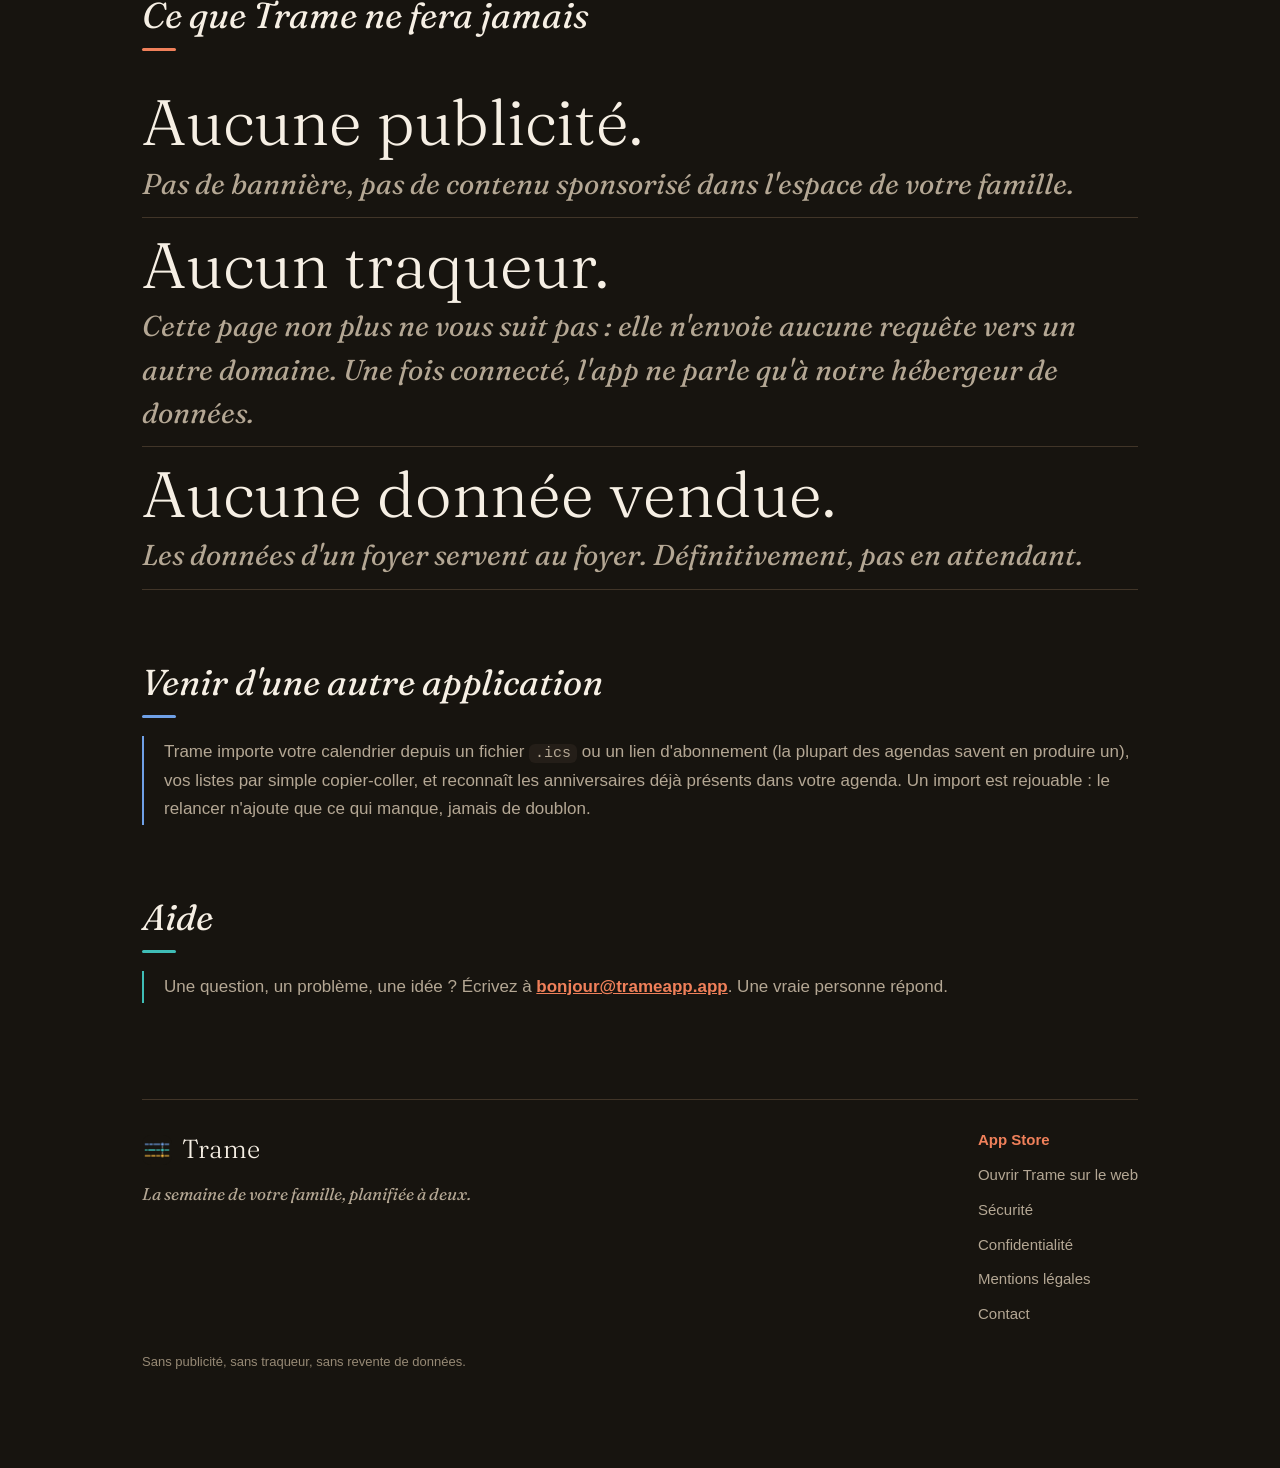
==== commit 1c4415cd: "Mise Ã  jour du site" ====
--- a/index.html
+++ b/index.html
@@ -3,8 +3,24 @@
 <head>
   <meta charset="utf-8">
   <meta name="viewport" content="width=device-width, initial-scale=1">
-  <title>Trame — La semaine de votre famille</title>
-  <meta name="description" content="Trame réunit l'agenda, les listes, les repas et le budget de votre foyer dans une seule application pour iPhone, en temps réel sur chaque téléphone. Sans publicité.">
+  <title>Trame – Agenda familial : calendrier, courses et tâches du foyer</title>
+  <meta name="description" content="Trame est l’agenda familial pour iPhone : calendrier partagé, listes de courses, repas, tâches et budget du foyer, en temps réel. Sans publicité.">
+  <link rel="canonical" href="https://trameapp.app/">
+  <meta property="og:type" content="website">
+  <meta property="og:site_name" content="Trame">
+  <meta property="og:locale" content="fr_CA">
+  <meta property="og:url" content="https://trameapp.app/">
+  <meta property="og:title" content="Trame – Agenda familial : calendrier, courses et tâches du foyer">
+  <meta property="og:description" content="Trame est l’agenda familial pour iPhone : calendrier partagé, listes de courses, repas, tâches et budget du foyer, en temps réel. Sans publicité.">
+  <meta property="og:image" content="https://trameapp.app/og-image.png">
+  <meta property="og:image:width" content="1200">
+  <meta property="og:image:height" content="630">
+  <meta property="og:image:alt" content="Trame, l'agenda familial : la semaine de votre famille, planifiée à deux">
+  <meta name="twitter:card" content="summary_large_image">
+  <meta name="twitter:title" content="Trame – Agenda familial : calendrier, courses et tâches du foyer">
+  <meta name="twitter:description" content="Trame est l’agenda familial pour iPhone : calendrier partagé, listes de courses, repas, tâches et budget du foyer, en temps réel. Sans publicité.">
+  <meta name="twitter:image" content="https://trameapp.app/og-image.png">
+  <script type="application/ld+json">{"@context":"https://schema.org","@graph":[{"@type":"WebSite","@id":"https://trameapp.app/#site","name":"Trame","url":"https://trameapp.app/","inLanguage":"fr"},{"@type":"SoftwareApplication","@id":"https://trameapp.app/#app","name":"Trame – Agenda familial","alternateName":"Trame","applicationCategory":"LifestyleApplication","operatingSystem":"iOS","inLanguage":"fr","description":"Trame est l’agenda familial pour iPhone : calendrier partagé, listes de courses, repas, tâches et budget du foyer, en temps réel. Sans publicité.","url":"https://trameapp.app/","image":"https://trameapp.app/og-image.png","downloadUrl":"https://apps.apple.com/fr/app/id6818599674","featureList":["Calendrier partagé avec la couleur de chaque membre","Listes de courses et de tâches en temps réel","Menu de la semaine et recettes","Budget partagé","Import des agendas Google et Outlook"],"author":{"@type":"Person","name":"Dylan Tracz"}}]}</script>
   <meta name="theme-color" content="#17140F">
   <meta name="apple-itunes-app" content="app-id=6818599674">
   <link rel="icon" href="icon.png">
